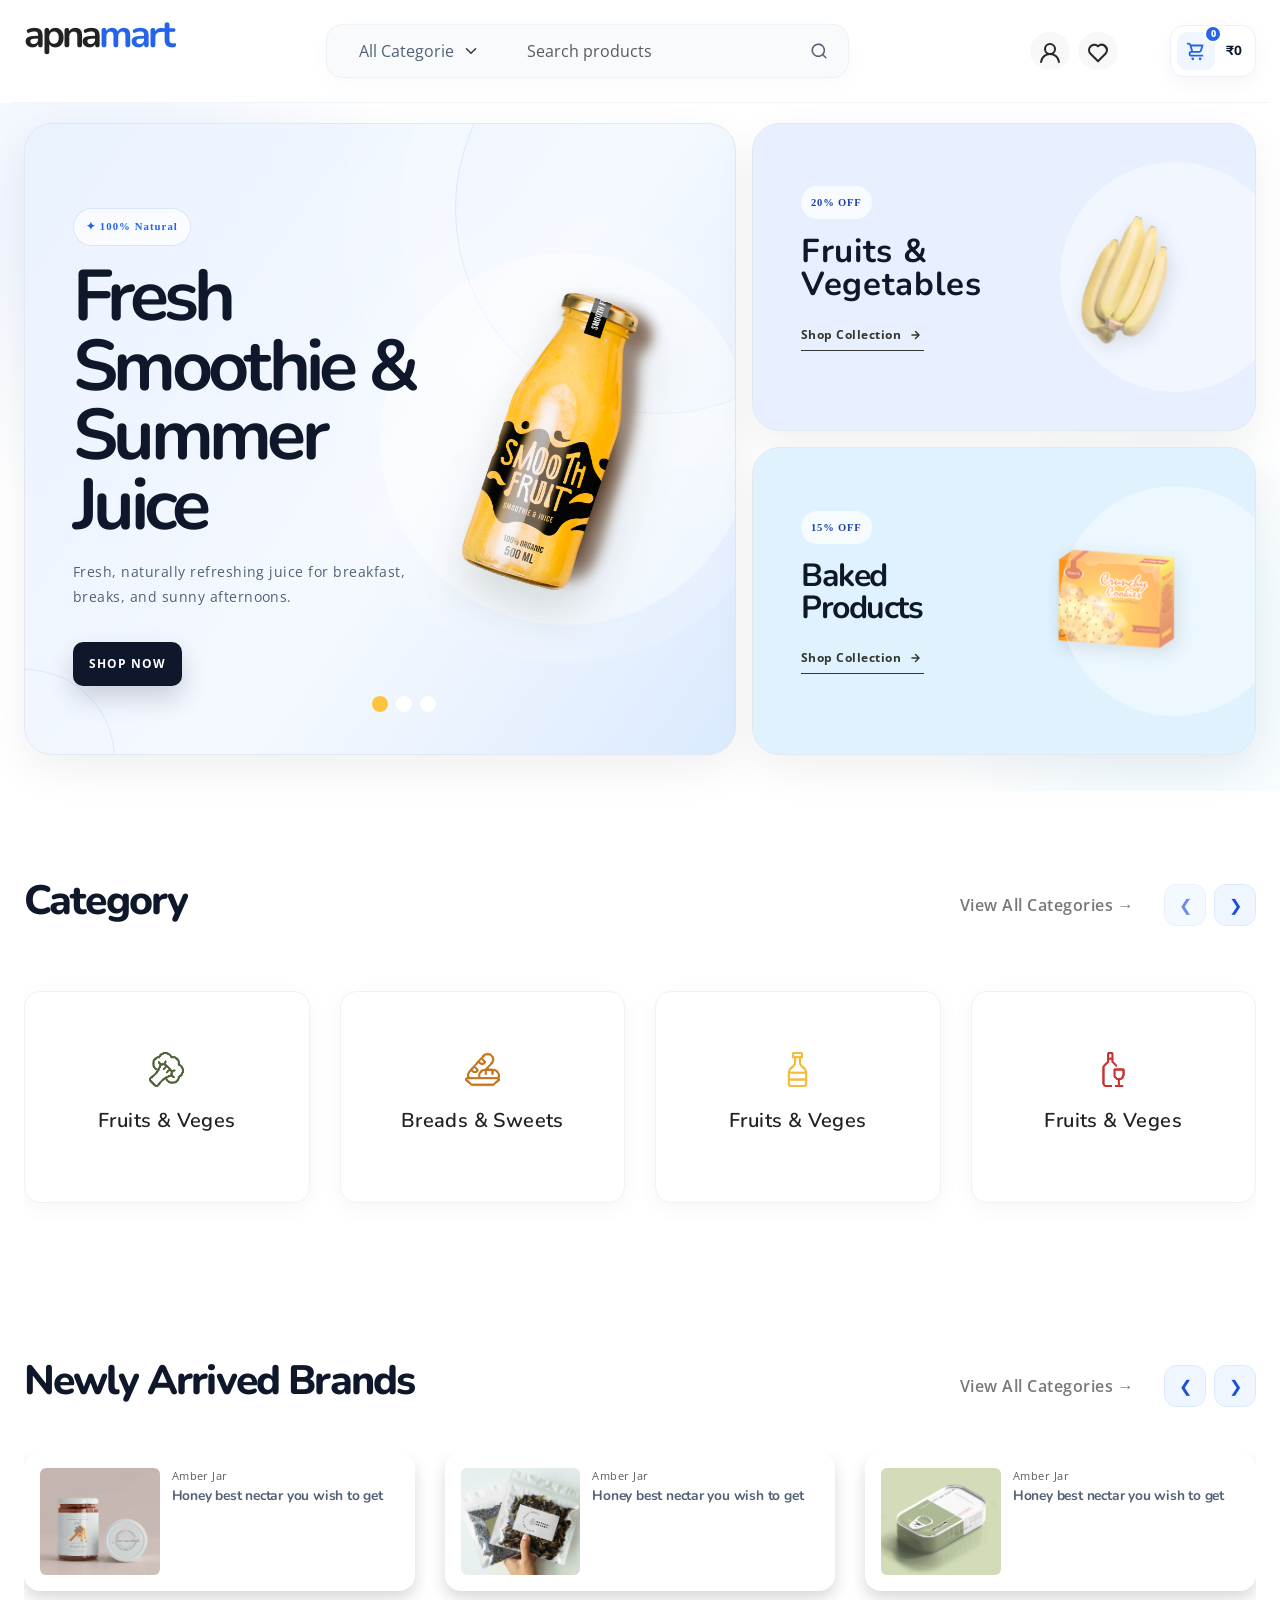
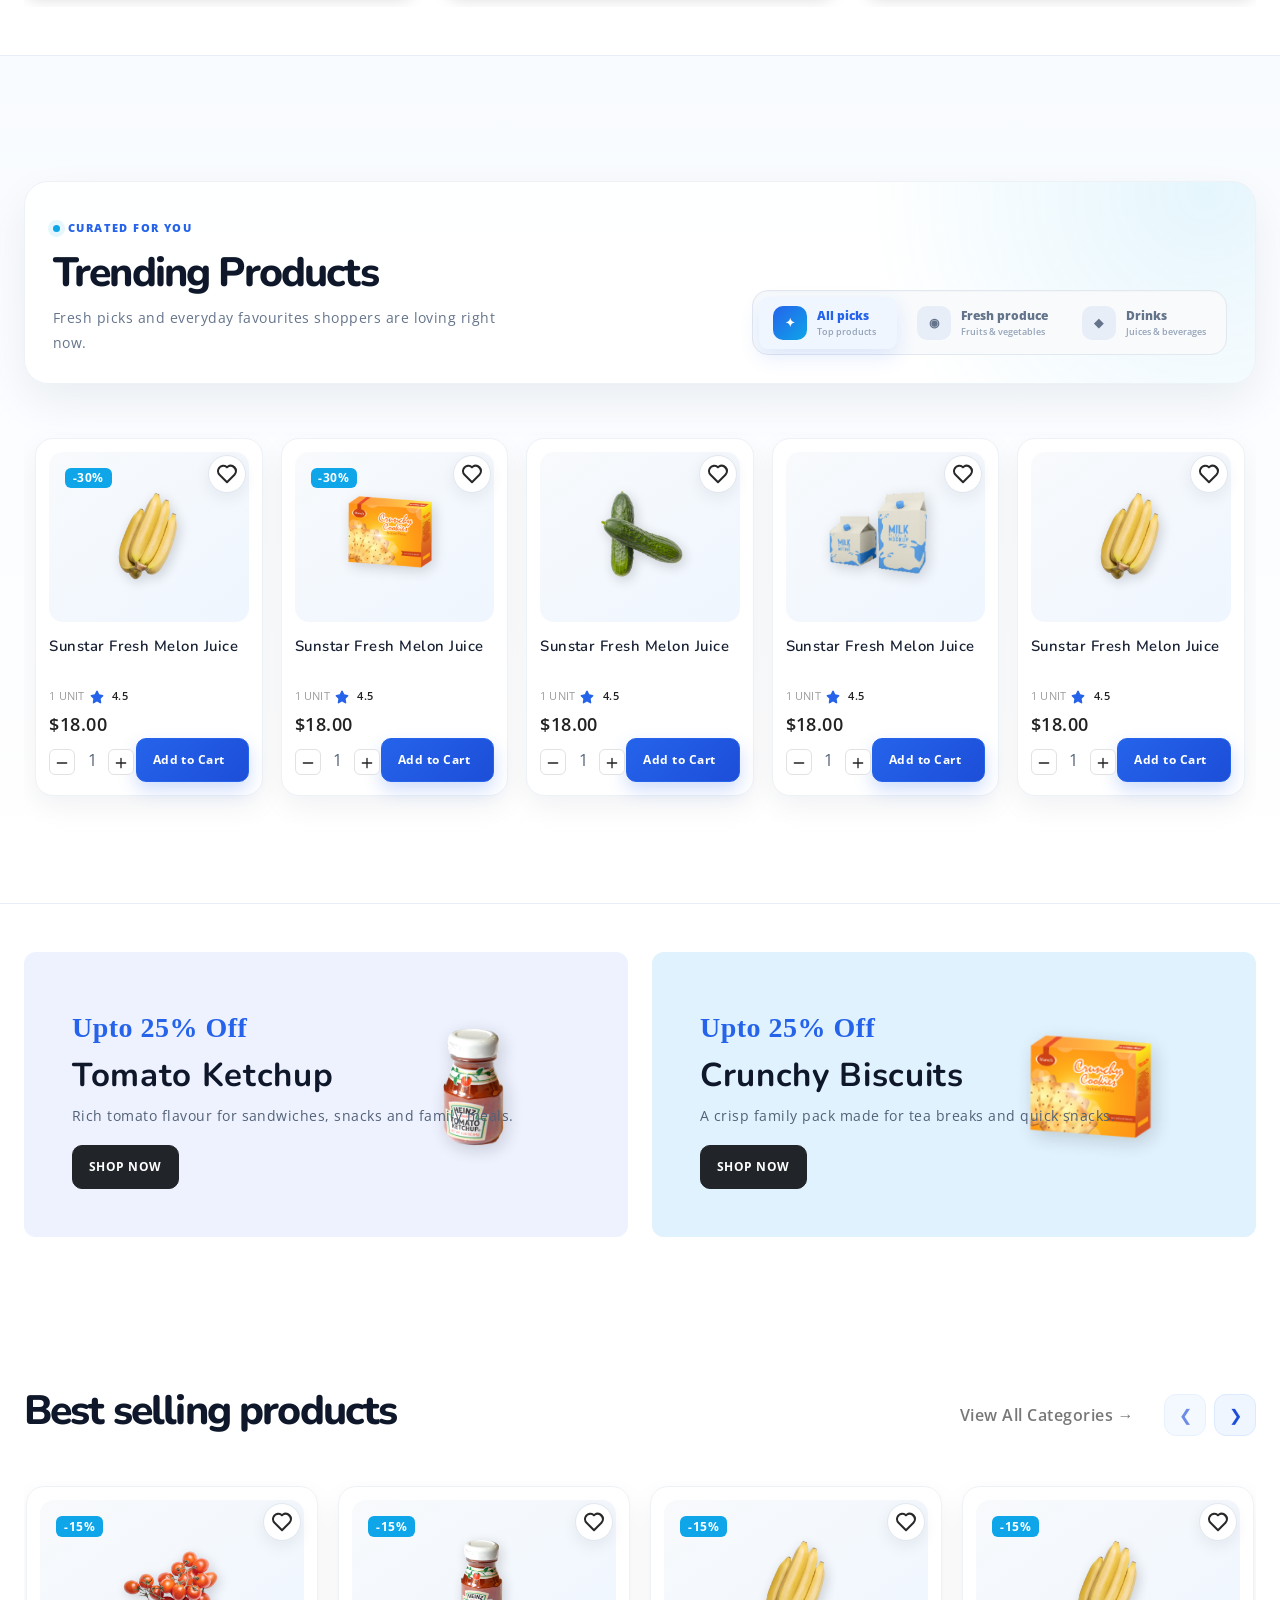
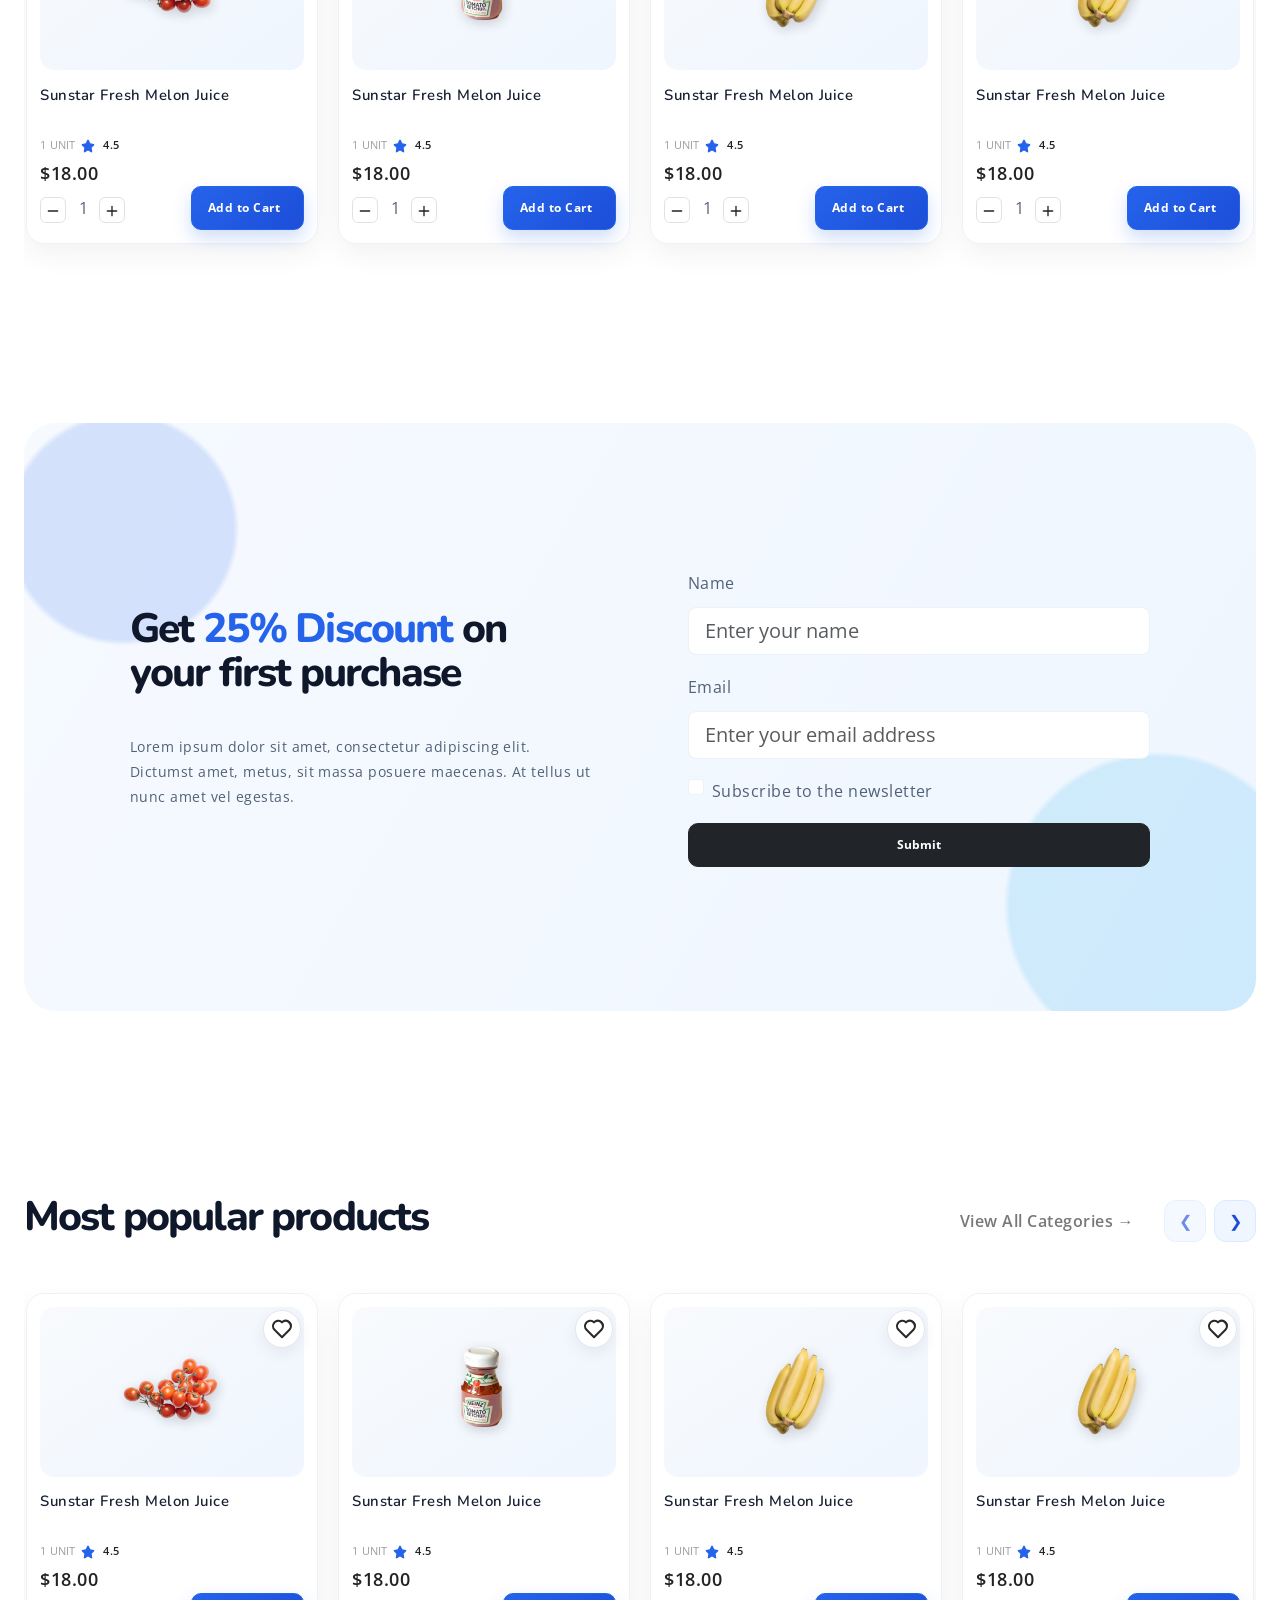
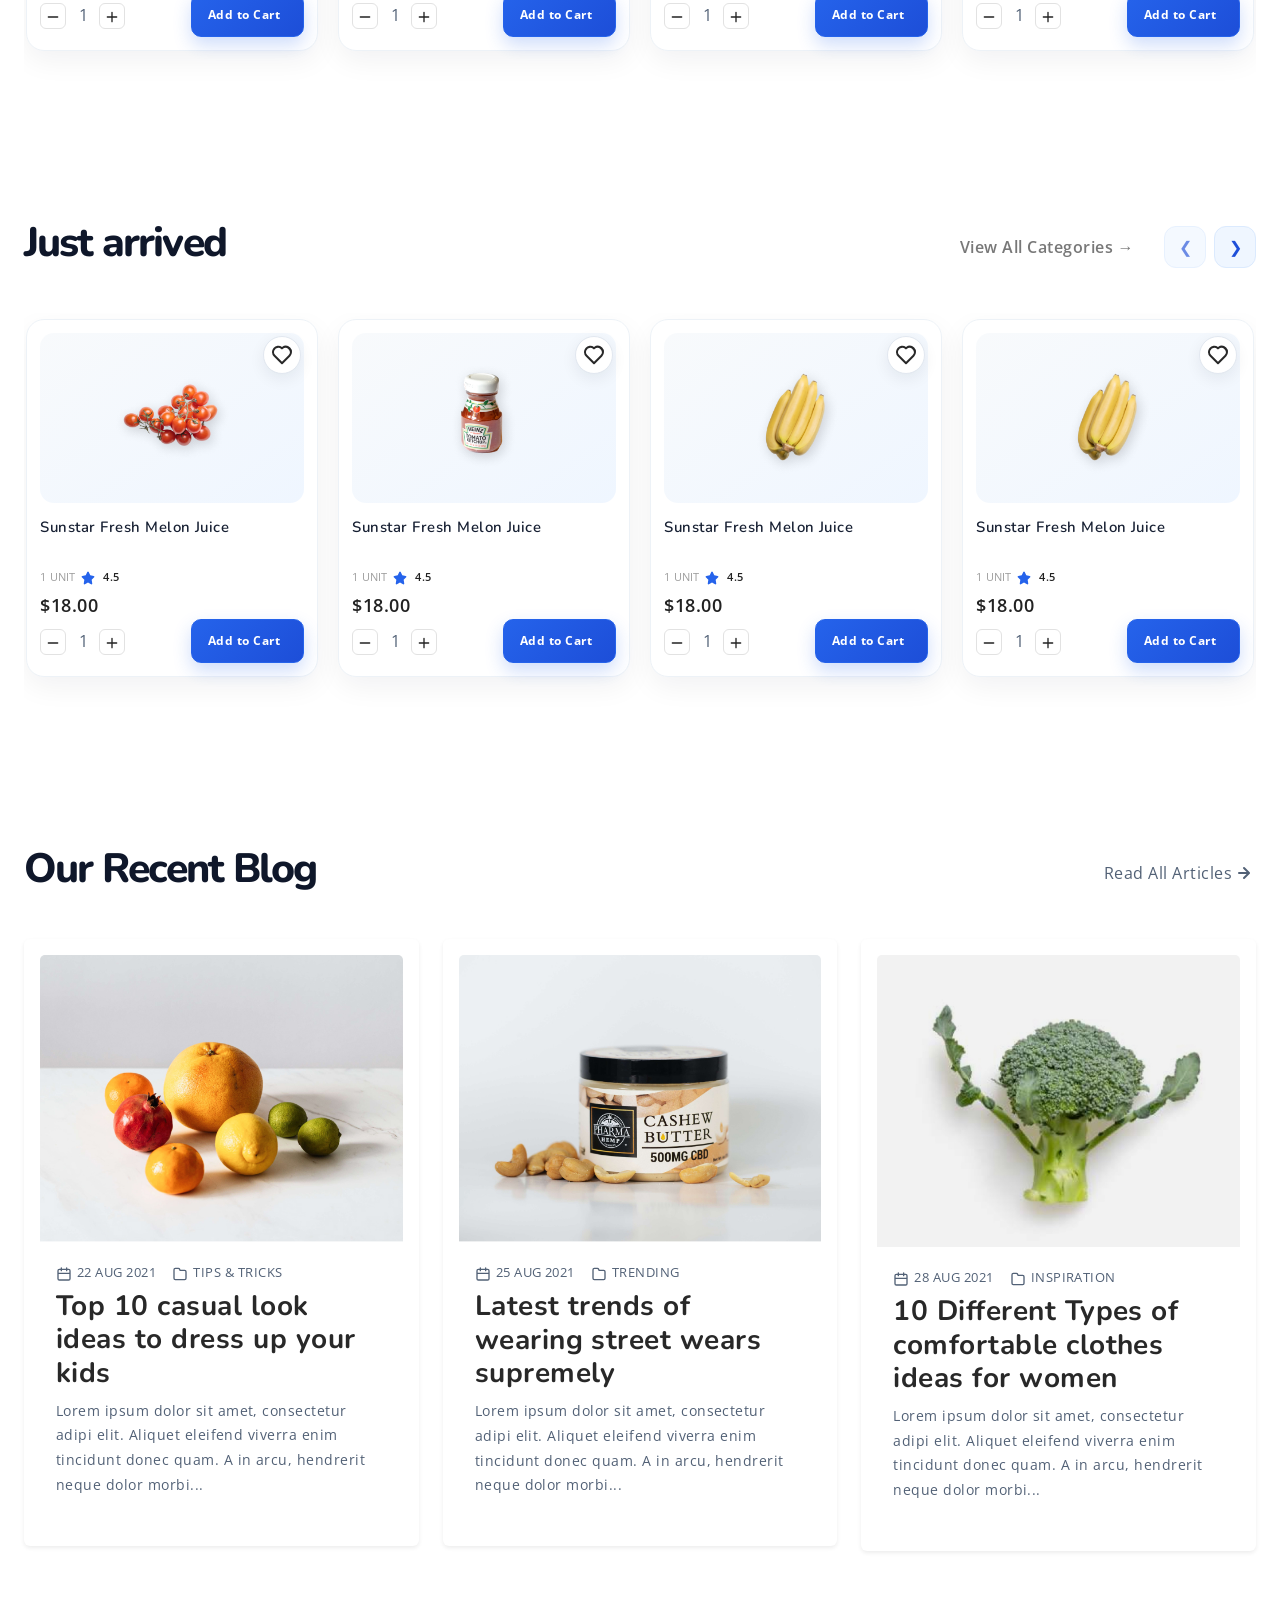
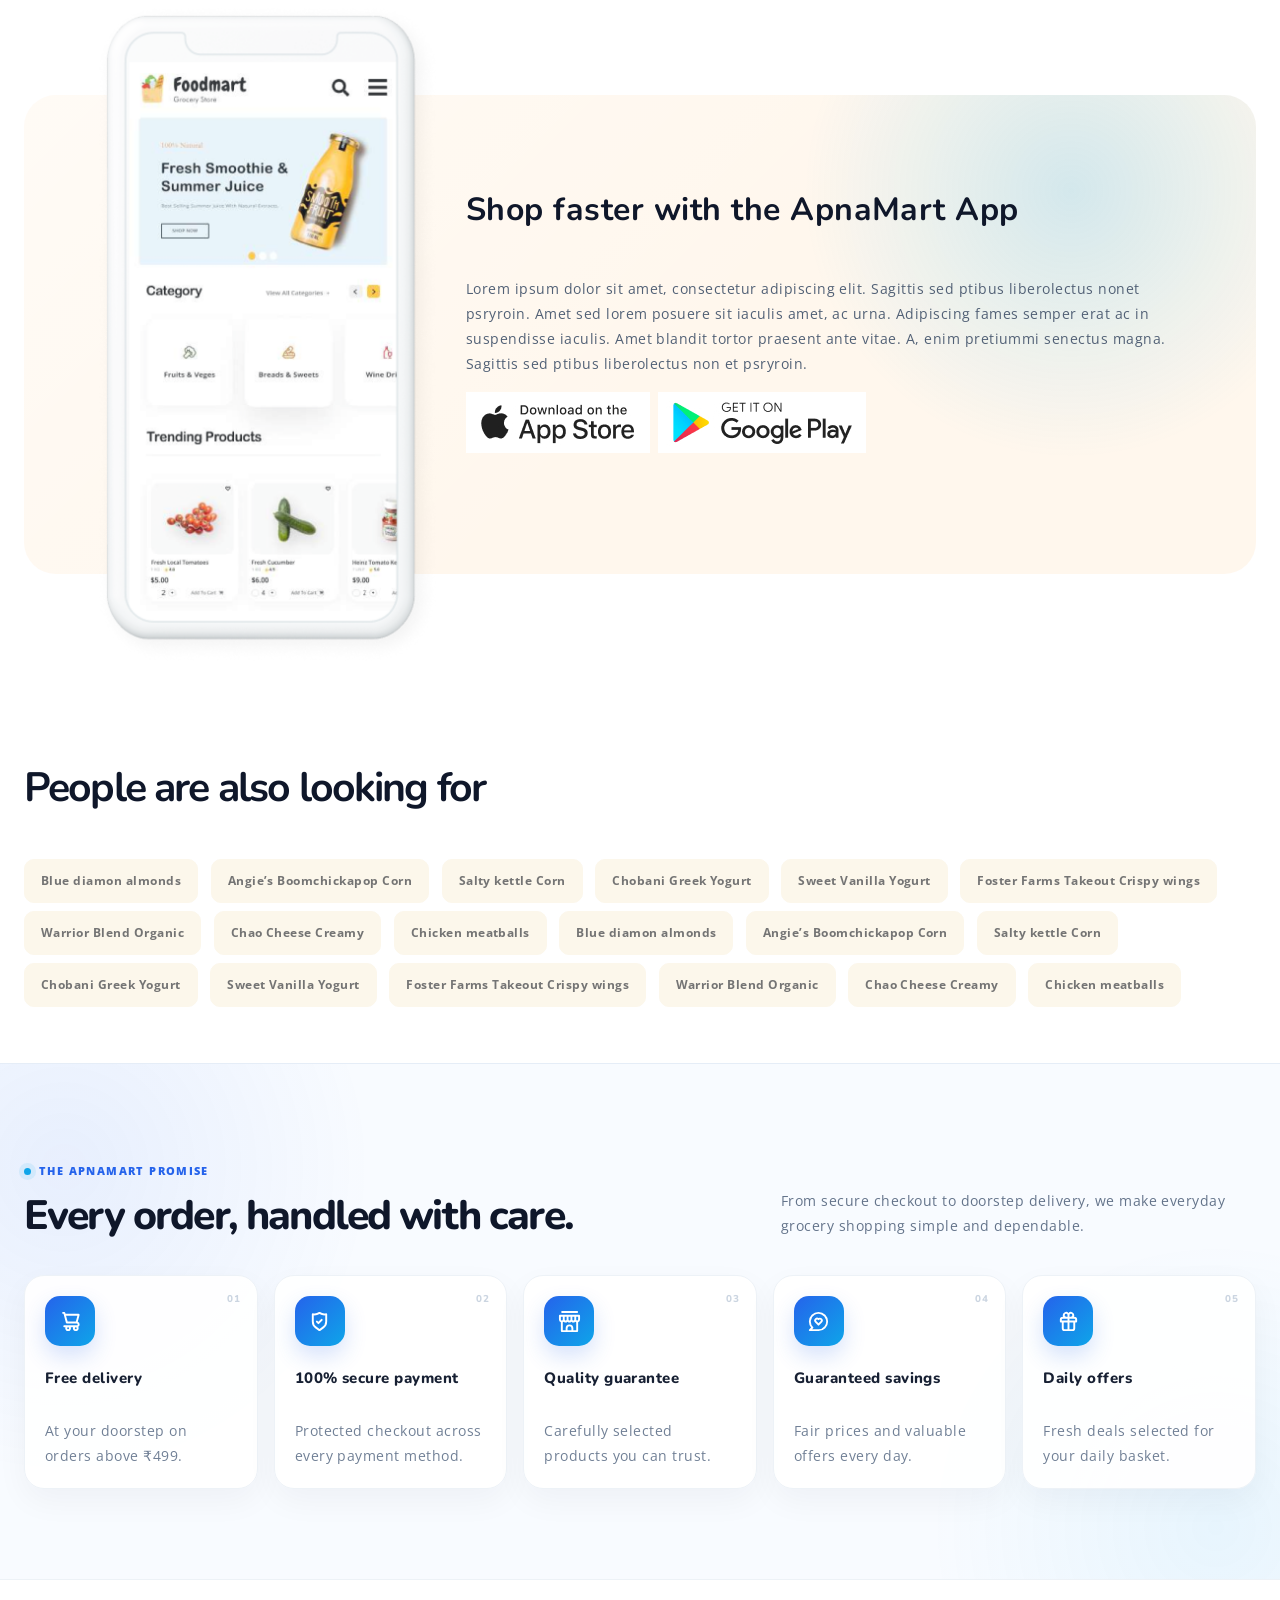
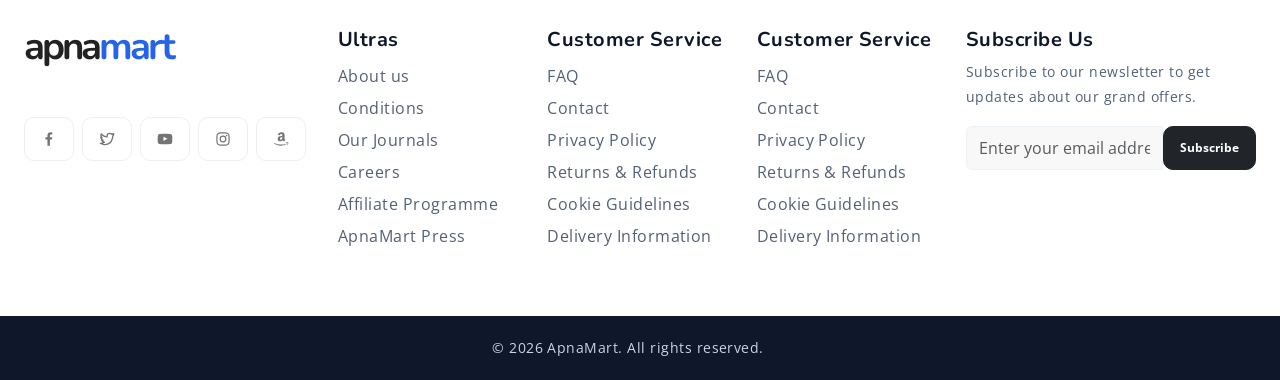
==== index.html @ 2303ea15 "Build ApnaMart ecommerce storefront" ====
<!DOCTYPE html>
<html lang="en">

<head>
  <title>ApnaMart - Your Everyday Grocery Store</title><link rel="icon" type="image/svg+xml" href="assets/icons/apnamart-favicon.svg">
  <meta charset="utf-8">
  <meta http-equiv="X-UA-Compatible" content="IE=edge">
  <meta name="viewport" content="width=device-width, initial-scale=1.0">
  <meta name="format-detection" content="telephone=no">
  <meta name="apple-mobile-web-app-capable" content="yes">
  <meta name="author" content="">
  <meta name="keywords" content="">
  <meta name="description" content="Fair prices from ApnaMart.">
  <link rel="preload" href="assets/images/apnamart-product-thumb-1.png" as="image" fetchpriority="high">

  <link rel="stylesheet" href="css/swiper-bundle.min.css">
  <link rel="stylesheet" href="css/bootstrap.min.css">
  <link rel="stylesheet" type="text/css" href="css/vendor.css">
  <link rel="stylesheet" type="text/css" href="css/style.css">

  <link
    href="https://fonts.googleapis.com/css2?family=Nunito:wght@400;700&family=Open+Sans:ital,wght@0,400;0,700;1,400;1,700&display=swap"
    rel="stylesheet">

</head>

<body class="apna-home">

  <svg xmlns="http://www.w3.org/2000/svg" style="display: none;">
    <defs>
      <symbol xmlns="http://www.w3.org/2000/svg" id="link" viewBox="0 0 24 24">
        <path fill="currentColor"
          d="M12 19a1 1 0 1 0-1-1a1 1 0 0 0 1 1Zm5 0a1 1 0 1 0-1-1a1 1 0 0 0 1 1Zm0-4a1 1 0 1 0-1-1a1 1 0 0 0 1 1Zm-5 0a1 1 0 1 0-1-1a1 1 0 0 0 1 1Zm7-12h-1V2a1 1 0 0 0-2 0v1H8V2a1 1 0 0 0-2 0v1H5a3 3 0 0 0-3 3v14a3 3 0 0 0 3 3h14a3 3 0 0 0 3-3V6a3 3 0 0 0-3-3Zm1 17a1 1 0 0 1-1 1H5a1 1 0 0 1-1-1v-9h16Zm0-11H4V6a1 1 0 0 1 1-1h1v1a1 1 0 0 0 2 0V5h8v1a1 1 0 0 0 2 0V5h1a1 1 0 0 1 1 1ZM7 15a1 1 0 1 0-1-1a1 1 0 0 0 1 1Zm0 4a1 1 0 1 0-1-1a1 1 0 0 0 1 1Z" />
      </symbol>
      <symbol xmlns="http://www.w3.org/2000/svg" id="arrow-right" viewBox="0 0 24 24">
        <path fill="currentColor"
          d="M17.92 11.62a1 1 0 0 0-.21-.33l-5-5a1 1 0 0 0-1.42 1.42l3.3 3.29H7a1 1 0 0 0 0 2h7.59l-3.3 3.29a1 1 0 0 0 0 1.42a1 1 0 0 0 1.42 0l5-5a1 1 0 0 0 .21-.33a1 1 0 0 0 0-.76Z" />
      </symbol>
      <symbol xmlns="http://www.w3.org/2000/svg" id="category" viewBox="0 0 24 24">
        <path fill="currentColor"
          d="M19 5.5h-6.28l-.32-1a3 3 0 0 0-2.84-2H5a3 3 0 0 0-3 3v13a3 3 0 0 0 3 3h14a3 3 0 0 0 3-3v-10a3 3 0 0 0-3-3Zm1 13a1 1 0 0 1-1 1H5a1 1 0 0 1-1-1v-13a1 1 0 0 1 1-1h4.56a1 1 0 0 1 .95.68l.54 1.64a1 1 0 0 0 .95.68h7a1 1 0 0 1 1 1Z" />
      </symbol>
      <symbol xmlns="http://www.w3.org/2000/svg" id="calendar" viewBox="0 0 24 24">
        <path fill="currentColor"
          d="M19 4h-2V3a1 1 0 0 0-2 0v1H9V3a1 1 0 0 0-2 0v1H5a3 3 0 0 0-3 3v12a3 3 0 0 0 3 3h14a3 3 0 0 0 3-3V7a3 3 0 0 0-3-3Zm1 15a1 1 0 0 1-1 1H5a1 1 0 0 1-1-1v-7h16Zm0-9H4V7a1 1 0 0 1 1-1h2v1a1 1 0 0 0 2 0V6h6v1a1 1 0 0 0 2 0V6h2a1 1 0 0 1 1 1Z" />
      </symbol>
      <symbol xmlns="http://www.w3.org/2000/svg" id="heart" viewBox="0 0 24 24">
        <path fill="currentColor"
          d="M20.16 4.61A6.27 6.27 0 0 0 12 4a6.27 6.27 0 0 0-8.16 9.48l7.45 7.45a1 1 0 0 0 1.42 0l7.45-7.45a6.27 6.27 0 0 0 0-8.87Zm-1.41 7.46L12 18.81l-6.75-6.74a4.28 4.28 0 0 1 3-7.3a4.25 4.25 0 0 1 3 1.25a1 1 0 0 0 1.42 0a4.27 4.27 0 0 1 6 6.05Z" />
      </symbol>
      <symbol xmlns="http://www.w3.org/2000/svg" id="plus" viewBox="0 0 24 24">
        <path fill="currentColor"
          d="M19 11h-6V5a1 1 0 0 0-2 0v6H5a1 1 0 0 0 0 2h6v6a1 1 0 0 0 2 0v-6h6a1 1 0 0 0 0-2Z" />
      </symbol>
      <symbol xmlns="http://www.w3.org/2000/svg" id="minus" viewBox="0 0 24 24">
        <path fill="currentColor" d="M19 11H5a1 1 0 0 0 0 2h14a1 1 0 0 0 0-2Z" />
      </symbol>
      <symbol xmlns="http://www.w3.org/2000/svg" id="cart" viewBox="0 0 24 24">
        <path fill="currentColor"
          d="M8.5 19a1.5 1.5 0 1 0 1.5 1.5A1.5 1.5 0 0 0 8.5 19ZM19 16H7a1 1 0 0 1 0-2h8.491a3.013 3.013 0 0 0 2.885-2.176l1.585-5.55A1 1 0 0 0 19 5H6.74a3.007 3.007 0 0 0-2.82-2H3a1 1 0 0 0 0 2h.921a1.005 1.005 0 0 1 .962.725l.155.545v.005l1.641 5.742A3 3 0 0 0 7 18h12a1 1 0 0 0 0-2Zm-1.326-9l-1.22 4.274a1.005 1.005 0 0 1-.963.726H8.754l-.255-.892L7.326 7ZM16.5 19a1.5 1.5 0 1 0 1.5 1.5a1.5 1.5 0 0 0-1.5-1.5Z" />
      </symbol>
      <symbol xmlns="http://www.w3.org/2000/svg" id="check" viewBox="0 0 24 24">
        <path fill="currentColor"
          d="M18.71 7.21a1 1 0 0 0-1.42 0l-7.45 7.46l-3.13-3.14A1 1 0 1 0 5.29 13l3.84 3.84a1 1 0 0 0 1.42 0l8.16-8.16a1 1 0 0 0 0-1.47Z" />
      </symbol>
      <symbol xmlns="http://www.w3.org/2000/svg" id="trash" viewBox="0 0 24 24">
        <path fill="currentColor"
          d="M10 18a1 1 0 0 0 1-1v-6a1 1 0 0 0-2 0v6a1 1 0 0 0 1 1ZM20 6h-4V5a3 3 0 0 0-3-3h-2a3 3 0 0 0-3 3v1H4a1 1 0 0 0 0 2h1v11a3 3 0 0 0 3 3h8a3 3 0 0 0 3-3V8h1a1 1 0 0 0 0-2ZM10 5a1 1 0 0 1 1-1h2a1 1 0 0 1 1 1v1h-4Zm7 14a1 1 0 0 1-1 1H8a1 1 0 0 1-1-1V8h10Zm-3-1a1 1 0 0 0 1-1v-6a1 1 0 0 0-2 0v6a1 1 0 0 0 1 1Z" />
      </symbol>
      <symbol xmlns="http://www.w3.org/2000/svg" id="star-outline" viewBox="0 0 15 15">
        <path fill="none" stroke="currentColor" stroke-linecap="round" stroke-linejoin="round"
          d="M7.5 9.804L5.337 11l.413-2.533L4 6.674l2.418-.37L7.5 4l1.082 2.304l2.418.37l-1.75 1.793L9.663 11L7.5 9.804Z" />
      </symbol>
      <symbol xmlns="http://www.w3.org/2000/svg" id="star-solid" viewBox="0 0 15 15">
        <path fill="currentColor"
          d="M7.953 3.788a.5.5 0 0 0-.906 0L6.08 5.85l-2.154.33a.5.5 0 0 0-.283.843l1.574 1.613l-.373 2.284a.5.5 0 0 0 .736.518l1.92-1.063l1.921 1.063a.5.5 0 0 0 .736-.519l-.373-2.283l1.574-1.613a.5.5 0 0 0-.283-.844L8.921 5.85l-.968-2.062Z" />
      </symbol>
      <symbol xmlns="http://www.w3.org/2000/svg" id="search" viewBox="0 0 24 24">
        <path fill="currentColor"
          d="M21.71 20.29L18 16.61A9 9 0 1 0 16.61 18l3.68 3.68a1 1 0 0 0 1.42 0a1 1 0 0 0 0-1.39ZM11 18a7 7 0 1 1 7-7a7 7 0 0 1-7 7Z" />
      </symbol>
      <symbol xmlns="http://www.w3.org/2000/svg" id="user" viewBox="0 0 24 24">
        <path fill="currentColor"
          d="M15.71 12.71a6 6 0 1 0-7.42 0a10 10 0 0 0-6.22 8.18a1 1 0 0 0 2 .22a8 8 0 0 1 15.9 0a1 1 0 0 0 1 .89h.11a1 1 0 0 0 .88-1.1a10 10 0 0 0-6.25-8.19ZM12 12a4 4 0 1 1 4-4a4 4 0 0 1-4 4Z" />
      </symbol>
      <symbol xmlns="http://www.w3.org/2000/svg" id="close" viewBox="0 0 15 15">
        <path fill="currentColor"
          d="M7.953 3.788a.5.5 0 0 0-.906 0L6.08 5.85l-2.154.33a.5.5 0 0 0-.283.843l1.574 1.613l-.373 2.284a.5.5 0 0 0 .736.518l1.92-1.063l1.921 1.063a.5.5 0 0 0 .736-.519l-.373-2.283l1.574-1.613a.5.5 0 0 0-.283-.844L8.921 5.85l-.968-2.062Z" />
      </symbol>
    </defs>
  </svg>



  <div class="offcanvas offcanvas-end apna-cart-drawer" data-bs-scroll="true" tabindex="-1" id="offcanvasCart" aria-labelledby="cartDrawerTitle">
    <div class="offcanvas-header apna-cart-header">
      <div class="apna-cart-heading">
        <span class="apna-cart-icon"><svg width="22" height="22"><use xlink:href="#cart"></use></svg></span>
        <div><small>Your basket</small><h2 id="cartDrawerTitle">ApnaMart cart</h2></div>
      </div>
      <button type="button" class="btn-close" data-bs-dismiss="offcanvas" aria-label="Close cart"></button>
    </div>
    <div class="offcanvas-body apna-cart-body">
      <div class="apna-cart-progress"><span></span><p>Add ₹499 for <strong>free delivery</strong></p></div>
      <div id="cartItems" class="apna-cart-items" aria-live="polite"></div>
      <div id="cartEmpty" class="apna-cart-empty">
        <span>🛒</span><h3>Your basket is empty</h3><p>Add some everyday goodness to get started.</p>
        <button class="btn btn-primary" type="button" data-bs-dismiss="offcanvas">Continue shopping</button>
      </div>
    </div>
    <div class="apna-cart-footer" id="cartFooter">
      <div class="apna-cart-saving"><span>Estimated total</span><strong id="cartGrandTotal">₹0</strong></div>
      <small>Taxes included · Delivery calculated at checkout</small>
      <a class="btn btn-primary btn-lg" href="checkout.html">Secure checkout <span>→</span></a>
    </div>
  </div>

  <div class="offcanvas offcanvas-end" data-bs-scroll="true" tabindex="-1" id="offcanvasSearch"
    aria-labelledby="Search">
    <div class="offcanvas-header justify-content-center">
      <button type="button" class="btn-close" data-bs-dismiss="offcanvas" aria-label="Close"></button>
    </div>
    <div class="offcanvas-body">
      <div class="order-md-last">
        <h4 class="d-flex justify-content-between align-items-center mb-3">
          <span class="text-primary">Search</span>
        </h4>
        <form role="search" action="index.html" method="get" class="d-flex mt-3 gap-0">
          <input class="form-control rounded-start rounded-0 bg-light" type="email"
            placeholder="Search products" aria-label="Search products">
          <button class="btn btn-dark rounded-end rounded-0" type="submit">Search</button>
        </form>
      </div>
    </div>
  </div>

  <header>
    <div class="container-fluid">
      <div class="row py-3 border-bottom">

        <div class="col-sm-4 col-lg-3 text-center text-sm-start">
          <div class="main-logo">
            <a href="index.html">
              <span class="apnamart-logo" aria-label="ApnaMart home">apna<span>mart</span></span>
            </a>
          </div>
        </div>

        <div class="col-sm-6 offset-sm-2 offset-md-0 col-lg-5 d-none d-lg-block">
          <div class="search-bar row bg-light p-2 my-2 rounded-4">
            <div class="col-md-4 d-none d-md-block">
              <select class="form-select border-0 bg-transparent">
                <option>All Categories</option>
                <option>Groceries</option>
                <option>Drinks</option>
                <option>Chocolates</option>
              </select>
            </div>
            <div class="col-11 col-md-7">
              <form id="search-form" class="text-center" action="index.html" method="post">
                <input type="text" class="form-control border-0 bg-transparent"
                  placeholder="Search products" />
              </form>
            </div>
            <div class="col-1">
              <svg xmlns="http://www.w3.org/2000/svg" width="24" height="24" viewBox="0 0 24 24">
                <path fill="currentColor"
                  d="M21.71 20.29L18 16.61A9 9 0 1 0 16.61 18l3.68 3.68a1 1 0 0 0 1.42 0a1 1 0 0 0 0-1.39ZM11 18a7 7 0 1 1 7-7a7 7 0 0 1-7 7Z" />
              </svg>
            </div>
          </div>
        </div>

        <div
          class="col-sm-8 col-lg-4 d-flex justify-content-end gap-5 align-items-center mt-4 mt-sm-0 justify-content-center justify-content-sm-end">
          

          <ul class="d-flex justify-content-end list-unstyled m-0">
            <li>
              <a href="#" class="rounded-circle bg-light p-2 mx-1">
                <svg width="24" height="24" viewBox="0 0 24 24">
                  <use xlink:href="#user"></use>
                </svg>
              </a>
            </li>
            <li>
              <a href="#" class="rounded-circle bg-light p-2 mx-1">
                <svg width="24" height="24" viewBox="0 0 24 24">
                  <use xlink:href="#heart"></use>
                </svg>
              </a>
            </li>
            <li class="d-lg-none">
              <a href="#" class="rounded-circle bg-light p-2 mx-1" data-bs-toggle="offcanvas"
                data-bs-target="#offcanvasCart" aria-controls="offcanvasCart">
                <svg width="24" height="24" viewBox="0 0 24 24">
                  <use xlink:href="#cart"></use>
                </svg>
              </a>
            </li>
            <li class="d-lg-none">
              <a href="#" class="rounded-circle bg-light p-2 mx-1" data-bs-toggle="offcanvas"
                data-bs-target="#offcanvasSearch" aria-controls="offcanvasSearch">
                <svg width="24" height="24" viewBox="0 0 24 24">
                  <use xlink:href="#search"></use>
                </svg>
              </a>
            </li>
            <li class="d-lg-none">
              <button class="apna-mobile-menu-toggle" type="button" data-bs-toggle="offcanvas"
                data-bs-target="#offcanvasNavbar" aria-controls="offcanvasNavbar" aria-label="Open navigation menu">
                <span></span><span></span><span></span>
              </button>
            </li>
          </ul>

          <div class="cart text-end d-none d-lg-block dropdown">
            <button class="apna-header-cart-button" type="button" aria-label="Open shopping cart"
              data-bs-toggle="offcanvas" data-bs-target="#offcanvasCart" aria-controls="offcanvasCart">
              <span class="apna-header-cart-icon" aria-hidden="true">
                <svg width="22" height="22"><use xlink:href="#cart"></use></svg>
                <span class="apna-header-cart-count" data-cart-count>0</span>
              </span>
              <span class="cart-total">₹0</span>
            </button>
          </div>
        </div>

      </div>
    </div>
  </header>

  <section class="py-3 apna-classic-hero">
    <div class="container-fluid">
      <div class="row">
        <div class="col-md-12">
          <div class="banner-blocks">
            <div class="banner-ad large bg-info block-1 apna-main-banner">
              <div class="swiper main-swiper">
                <div class="swiper-wrapper">
                  <div class="swiper-slide">
                    <div class="row banner-content p-5">
                      <div class="content-wrapper col-md-7">
                        <div class="categories my-3 apna-hero-eyebrow">✦ 100% natural</div>
                        <h3 class="display-4">Fresh Smoothie & Summer Juice</h3>
                        <p>Fresh, naturally refreshing juice for breakfast, breaks, and sunny afternoons.</p>
                        <a href="product-details.html" class="btn btn-outline-dark btn-lg text-uppercase fs-6 rounded-1 px-4 py-3 mt-3">Shop Now</a>
                      </div>
                      <div class="img-wrapper col-md-5">
                        <img loading="eager" decoding="async" fetchpriority="high" src="assets/images/apnamart-product-thumb-1.png" class="img-fluid" alt="Fresh smoothie and juice">
                      </div>
                    </div>
                  </div>
                  <div class="swiper-slide">
                    <div class="row banner-content p-5">
                      <div class="content-wrapper col-md-7">
                        <div class="categories mb-3 pb-3">Fresh every day</div>
                        <h3 class="banner-title">Everyday Grocery Essentials</h3>
                        <p>Quality pantry favourites selected for the whole family.</p>
                        <a href="#trending-products" class="btn btn-outline-dark btn-lg text-uppercase fs-6 rounded-1">Shop Collection</a>
                      </div>
                      <div class="img-wrapper col-md-5">
                        <img loading="eager" decoding="async" src="assets/images/apnamart-product-thumb-1.png" class="img-fluid" alt="Everyday grocery essentials">
                      </div>
                    </div>
                  </div>
                  <div class="swiper-slide">
                    <div class="row banner-content p-5">
                      <div class="content-wrapper col-md-7">
                        <div class="categories mb-3 pb-3">Pantry favourite</div>
                        <h3 class="banner-title">Tomato Ketchup</h3>
                        <p>Rich tomato flavour for sandwiches, snacks, and family meals.</p>
                        <a href="product-details.html" class="btn btn-outline-dark btn-lg text-uppercase fs-6 rounded-1">Shop Collection</a>
                      </div>
                      <div class="img-wrapper col-md-5">
                        <img loading="eager" decoding="async" src="assets/images/apnamart-product-thumb-2.png" class="img-fluid" alt="Tomato ketchup bottle">
                      </div>
                    </div>
                  </div>
                </div>
                <div class="swiper-pagination"></div>
              </div>
            </div>

            <div class="banner-ad bg-success-subtle block-2 apna-promo-card apna-fruit-card" style="background-image:url('assets/images/apnamart-thumb-bananas.png');background-repeat:no-repeat;background-position:92% 55%;background-size:42% auto">
              <div class="row banner-content p-5">
                <div class="content-wrapper col-md-7">
                  <div class="categories sale mb-3 pb-3">20% off</div>
                  <h3 class="banner-title">Fruits & Vegetables</h3>
                  <a href="#category-section" class="d-flex align-items-center nav-link">Shop Collection <svg width="24" height="24"><use xlink:href="#arrow-right"></use></svg></a>
                </div>
              </div>
            </div>

            <div class="banner-ad bg-danger block-3 apna-promo-card apna-bakery-card" style="background-image:url('assets/images/apnamart-thumb-biscuits.png');background-repeat:no-repeat;background-position:92% 55%;background-size:44% auto">
              <div class="row banner-content p-5">
                <div class="content-wrapper col-md-7">
                  <div class="categories sale mb-3 pb-3">15% off</div>
                  <h3 class="item-title">Baked Products</h3>
                  <a href="#category-section" class="d-flex align-items-center nav-link">Shop Collection <svg width="24" height="24"><use xlink:href="#arrow-right"></use></svg></a>
                </div>
              </div>
            </div>
          </div>
        </div>
      </div>
    </div>
  </section>

  <section id="category-section" class="py-5 overflow-hidden">
    <div class="container-fluid">
      <div class="row">
        <div class="col-md-12">

          <div class="section-header d-flex flex-wrap justify-content-between mb-5">
            <h2 class="section-title">Category</h2>

            <div class="d-flex align-items-center">
              <a href="#" class="btn-link text-decoration-none">View All Categories →</a>
              <div class="swiper-buttons">
                <button class="swiper-prev category-carousel-prev btn btn-yellow">❮</button>
                <button class="swiper-next category-carousel-next btn btn-yellow">❯</button>
              </div>
            </div>
          </div>

        </div>
      </div>
      <div class="row">
        <div class="col-md-12">

          <div class="category-carousel swiper">
            <div class="swiper-wrapper">
              <a href="index.html" class="nav-link category-item swiper-slide">
                <img loading="lazy" decoding="async" src="assets/images/apnamart-icon-vegetables-broccoli.png"
                  alt="Category Thumbnail">
                <h3 class="category-title">Fruits & Veges</h3>
              </a>
              <a href="index.html" class="nav-link category-item swiper-slide">
                <img loading="lazy" decoding="async" src="assets/images/apnamart-icon-bread-baguette.png"
                  alt="Category Thumbnail">
                <h3 class="category-title">Breads & Sweets</h3>
              </a>
              <a href="index.html" class="nav-link category-item swiper-slide">
                <img loading="lazy" decoding="async" src="assets/images/apnamart-icon-soft-drinks-bottle.png"
                  alt="Category Thumbnail">
                <h3 class="category-title">Fruits & Veges</h3>
              </a>
              <a href="index.html" class="nav-link category-item swiper-slide">
                <img loading="lazy" decoding="async" src="assets/images/apnamart-icon-wine-glass-bottle.png"
                  alt="Category Thumbnail">
                <h3 class="category-title">Fruits & Veges</h3>
              </a>
              <a href="index.html" class="nav-link category-item swiper-slide">
                <img loading="lazy" decoding="async" src="assets/images/apnamart-icon-animal-products-drumsticks.png"
                  alt="Category Thumbnail">
                <h3 class="category-title">Fruits & Veges</h3>
              </a>
              <a href="index.html" class="nav-link category-item swiper-slide">
                <img loading="lazy" decoding="async" src="assets/images/apnamart-icon-bread-herb-flour.png"
                  alt="Category Thumbnail">
                <h3 class="category-title">Fruits & Veges</h3>
              </a>
              <a href="index.html" class="nav-link category-item swiper-slide">
                <img loading="lazy" decoding="async" src="assets/images/apnamart-icon-vegetables-broccoli.png"
                  alt="Category Thumbnail">
                <h3 class="category-title">Fruits & Veges</h3>
              </a>
              <a href="index.html" class="nav-link category-item swiper-slide">
                <img loading="lazy" decoding="async" src="assets/images/apnamart-icon-vegetables-broccoli.png"
                  alt="Category Thumbnail">
                <h3 class="category-title">Fruits & Veges</h3>
              </a>
              <a href="index.html" class="nav-link category-item swiper-slide">
                <img loading="lazy" decoding="async" src="assets/images/apnamart-icon-vegetables-broccoli.png"
                  alt="Category Thumbnail">
                <h3 class="category-title">Fruits & Veges</h3>
              </a>
              <a href="index.html" class="nav-link category-item swiper-slide">
                <img loading="lazy" decoding="async" src="assets/images/apnamart-icon-vegetables-broccoli.png"
                  alt="Category Thumbnail">
                <h3 class="category-title">Fruits & Veges</h3>
              </a>
              <a href="index.html" class="nav-link category-item swiper-slide">
                <img loading="lazy" decoding="async" src="assets/images/apnamart-icon-vegetables-broccoli.png"
                  alt="Category Thumbnail">
                <h3 class="category-title">Fruits & Veges</h3>
              </a>
              <a href="index.html" class="nav-link category-item swiper-slide">
                <img loading="lazy" decoding="async" src="assets/images/apnamart-icon-vegetables-broccoli.png"
                  alt="Category Thumbnail">
                <h3 class="category-title">Fruits & Veges</h3>
              </a>

            </div>
          </div>

        </div>
      </div>
    </div>
  </section>


  <section class="py-5 overflow-hidden">
    <div class="container-fluid">
      <div class="row">
        <div class="col-md-12">

          <div class="section-header d-flex flex-wrap flex-wrap justify-content-between mb-5">

            <h2 class="section-title">Newly Arrived Brands</h2>

            <div class="d-flex align-items-center">
              <a href="#" class="btn-link text-decoration-none">View All Categories →</a>
              <div class="swiper-buttons">
                <button class="swiper-prev brand-carousel-prev btn btn-yellow">❮</button>
                <button class="swiper-next brand-carousel-next btn btn-yellow">❯</button>
              </div>
            </div>
          </div>

        </div>
      </div>
      <div class="row">
        <div class="col-md-12">

          <div class="brand-carousel swiper">
            <div class="swiper-wrapper">

              <div class="swiper-slide">
                <div class="card mb-3 p-3 rounded-4 shadow border-0">
                  <div class="row g-0">
                    <div class="col-md-4">
                      <img loading="lazy" decoding="async" src="assets/images/apnamart-product-thumb-11.jpg"
                        class="img-fluid rounded" alt="Card title">
                    </div>
                    <div class="col-md-8">
                      <div class="card-body py-0">
                        <p class="text-muted mb-0">Amber Jar</p>
                        <h5 class="card-title">Honey best nectar you wish to get</h5>
                      </div>
                    </div>
                  </div>
                </div>
              </div>
              <div class="swiper-slide">
                <div class="card mb-3 p-3 rounded-4 shadow border-0">
                  <div class="row g-0">
                    <div class="col-md-4">
                      <img loading="lazy" decoding="async" src="assets/images/apnamart-product-thumb-12.jpg"
                        class="img-fluid rounded" alt="Card title">
                    </div>
                    <div class="col-md-8">
                      <div class="card-body py-0">
                        <p class="text-muted mb-0">Amber Jar</p>
                        <h5 class="card-title">Honey best nectar you wish to get</h5>
                      </div>
                    </div>
                  </div>
                </div>
              </div>
              <div class="swiper-slide">
                <div class="card mb-3 p-3 rounded-4 shadow border-0">
                  <div class="row g-0">
                    <div class="col-md-4">
                      <img loading="lazy" decoding="async" src="assets/images/apnamart-product-thumb-13.jpg"
                        class="img-fluid rounded" alt="Card title">
                    </div>
                    <div class="col-md-8">
                      <div class="card-body py-0">
                        <p class="text-muted mb-0">Amber Jar</p>
                        <h5 class="card-title">Honey best nectar you wish to get</h5>
                      </div>
                    </div>
                  </div>
                </div>
              </div>
              <div class="swiper-slide">
                <div class="card mb-3 p-3 rounded-4 shadow border-0">
                  <div class="row g-0">
                    <div class="col-md-4">
                      <img loading="lazy" decoding="async" src="assets/images/apnamart-product-thumb-14.jpg"
                        class="img-fluid rounded" alt="Card title">
                    </div>
                    <div class="col-md-8">
                      <div class="card-body py-0">
                        <p class="text-muted mb-0">Amber Jar</p>
                        <h5 class="card-title">Honey best nectar you wish to get</h5>
                      </div>
                    </div>
                  </div>
                </div>
              </div>
              <div class="swiper-slide">
                <div class="card mb-3 p-3 rounded-4 shadow border-0">
                  <div class="row g-0">
                    <div class="col-md-4">
                      <img loading="lazy" decoding="async" src="assets/images/apnamart-product-thumb-11.jpg"
                        class="img-fluid rounded" alt="Card title">
                    </div>
                    <div class="col-md-8">
                      <div class="card-body py-0">
                        <p class="text-muted mb-0">Amber Jar</p>
                        <h5 class="card-title">Honey best nectar you wish to get</h5>
                      </div>
                    </div>
                  </div>
                </div>
              </div>
              <div class="swiper-slide">
                <div class="card mb-3 p-3 rounded-4 shadow border-0">
                  <div class="row g-0">
                    <div class="col-md-4">
                      <img loading="lazy" decoding="async" src="assets/images/apnamart-product-thumb-12.jpg"
                        class="img-fluid rounded" alt="Card title">
                    </div>
                    <div class="col-md-8">
                      <div class="card-body py-0">
                        <p class="text-muted mb-0">Amber Jar</p>
                        <h5 class="card-title">Honey best nectar you wish to get</h5>
                      </div>
                    </div>
                  </div>
                </div>
              </div>

            </div>
          </div>

        </div>
      </div>
    </div>
  </section>


  <section id="trending-products" class="py-5">
    <div class="container-fluid">

      <div class="row">
        <div class="col-md-12">

          <div class="bootstrap-tabs product-tabs">
            <div class="tabs-header apna-trending-header my-5">
              <div class="apna-trending-intro">
                <span class="apna-section-eyebrow"><span></span> Curated for you</span>
                <h2>Trending Products</h2>
                <p>Fresh picks and everyday favourites shoppers are loving right now.</p>
              </div>
              <nav class="apna-tab-nav" aria-label="Trending product categories">
                <div class="nav nav-tabs" id="nav-tab" role="tablist">
                  <button type="button" class="nav-link active" id="nav-all-tab" data-bs-toggle="tab"
                    data-bs-target="#nav-all" role="tab" aria-controls="nav-all" aria-selected="true">
                    <span class="apna-tab-icon" aria-hidden="true">✦</span><span class="apna-tab-label"><strong>All picks</strong><small>Top products</small></span>
                  </button>
                  <button type="button" class="nav-link" id="nav-fruits-tab" data-bs-toggle="tab"
                    data-bs-target="#nav-fruits" role="tab" aria-controls="nav-fruits" aria-selected="false">
                    <span class="apna-tab-icon" aria-hidden="true">◉</span><span class="apna-tab-label"><strong>Fresh produce</strong><small>Fruits &amp; vegetables</small></span>
                  </button>
                  <button type="button" class="nav-link" id="nav-juices-tab" data-bs-toggle="tab"
                    data-bs-target="#nav-juices" role="tab" aria-controls="nav-juices" aria-selected="false">
                    <span class="apna-tab-icon" aria-hidden="true">◆</span><span class="apna-tab-label"><strong>Drinks</strong><small>Juices &amp; beverages</small></span>
                  </button>
                </div>
              </nav>
            </div>
            <div class="tab-content" id="nav-tabContent">
              <div class="tab-pane fade show active" id="nav-all" role="tabpanel" aria-labelledby="nav-all-tab">

                <div class="product-grid row row-cols-1 row-cols-sm-2 row-cols-md-3 row-cols-lg-4 row-cols-xl-5">

                  <div class="col">
                    <div class="product-item">
                      <span class="badge bg-success position-absolute m-3">-30%</span>
                      <a href="#" class="btn-wishlist"><svg width="24" height="24">
                          <use xlink:href="#heart"></use>
                        </svg></a>
                      <figure>
                        <a href="product-details.html" title="View product details">
                          <img loading="lazy" decoding="async" src="assets/images/apnamart-thumb-bananas.png"
                            class="tab-image">
                        </a>
                      </figure>
                      <h3>Sunstar Fresh Melon Juice</h3>
                      <span class="qty">1 Unit</span><span class="rating"><svg width="24" height="24"
                          class="text-primary">
                          <use xlink:href="#star-solid"></use>
                        </svg> 4.5</span>
                      <span class="price">$18.00</span>
                      <div class="d-flex align-items-center justify-content-between">
                        <div class="input-group product-qty">
                          <span class="input-group-btn">
                            <button type="button" class="quantity-left-minus btn btn-danger btn-number"
                              data-type="minus">
                              <svg width="16" height="16">
                                <use xlink:href="#minus"></use>
                              </svg>
                            </button>
                          </span>
                          <input type="text" id="quantity" name="quantity" class="form-control input-number" value="1">
                          <span class="input-group-btn">
                            <button type="button" class="quantity-right-plus btn btn-success btn-number"
                              data-type="plus">
                              <svg width="16" height="16">
                                <use xlink:href="#plus"></use>
                              </svg>
                            </button>
                          </span>
                        </div>
                        <a href="#" class="nav-link">Add to Cart <iconify-icon icon="uil:shopping-cart"></a>
                      </div>
                    </div>
                  </div>

                  <div class="col">
                    <div class="product-item">
                      <span class="badge bg-success position-absolute m-3">-30%</span>
                      <a href="#" class="btn-wishlist"><svg width="24" height="24">
                          <use xlink:href="#heart"></use>
                        </svg></a>
                      <figure>
                        <a href="product-details.html" title="View product details">
                          <img loading="lazy" decoding="async" src="assets/images/apnamart-thumb-biscuits.png"
                            class="tab-image">
                        </a>
                      </figure>
                      <h3>Sunstar Fresh Melon Juice</h3>
                      <span class="qty">1 Unit</span><span class="rating"><svg width="24" height="24"
                          class="text-primary">
                          <use xlink:href="#star-solid"></use>
                        </svg> 4.5</span>
                      <span class="price">$18.00</span>
                      <div class="d-flex align-items-center justify-content-between">
                        <div class="input-group product-qty">
                          <span class="input-group-btn">
                            <button type="button" class="quantity-left-minus btn btn-danger btn-number"
                              data-type="minus">
                              <svg width="16" height="16">
                                <use xlink:href="#minus"></use>
                              </svg>
                            </button>
                          </span>
                          <input type="text" id="quantity" name="quantity" class="form-control input-number" value="1">
                          <span class="input-group-btn">
                            <button type="button" class="quantity-right-plus btn btn-success btn-number"
                              data-type="plus">
                              <svg width="16" height="16">
                                <use xlink:href="#plus"></use>
                              </svg>
                            </button>
                          </span>
                        </div>
                        <a href="#" class="nav-link">Add to Cart <iconify-icon icon="uil:shopping-cart"></a>
                      </div>
                    </div>
                  </div>

                  <div class="col">
                    <div class="product-item">
                      <a href="#" class="btn-wishlist"><svg width="24" height="24">
                          <use xlink:href="#heart"></use>
                        </svg></a>
                      <figure>
                        <a href="product-details.html" title="View product details">
                          <img loading="lazy" decoding="async" src="assets/images/apnamart-thumb-cucumber.png"
                            class="tab-image">
                        </a>
                      </figure>
                      <h3>Sunstar Fresh Melon Juice</h3>
                      <span class="qty">1 Unit</span><span class="rating"><svg width="24" height="24"
                          class="text-primary">
                          <use xlink:href="#star-solid"></use>
                        </svg> 4.5</span>
                      <span class="price">$18.00</span>
                      <div class="d-flex align-items-center justify-content-between">
                        <div class="input-group product-qty">
                          <span class="input-group-btn">
                            <button type="button" class="quantity-left-minus btn btn-danger btn-number"
                              data-type="minus">
                              <svg width="16" height="16">
                                <use xlink:href="#minus"></use>
                              </svg>
                            </button>
                          </span>
                          <input type="text" id="quantity" name="quantity" class="form-control input-number" value="1">
                          <span class="input-group-btn">
                            <button type="button" class="quantity-right-plus btn btn-success btn-number"
                              data-type="plus">
                              <svg width="16" height="16">
                                <use xlink:href="#plus"></use>
                              </svg>
                            </button>
                          </span>
                        </div>
                        <a href="#" class="nav-link">Add to Cart <iconify-icon icon="uil:shopping-cart"></a>
                      </div>
                    </div>
                  </div>

                  <div class="col">
                    <div class="product-item">
                      <a href="#" class="btn-wishlist"><svg width="24" height="24">
                          <use xlink:href="#heart"></use>
                        </svg></a>
                      <figure>
                        <a href="product-details.html" title="View product details">
                          <img loading="lazy" decoding="async" src="assets/images/apnamart-thumb-milk.png"
                            class="tab-image">
                        </a>
                      </figure>
                      <h3>Sunstar Fresh Melon Juice</h3>
                      <span class="qty">1 Unit</span><span class="rating"><svg width="24" height="24"
                          class="text-primary">
                          <use xlink:href="#star-solid"></use>
                        </svg> 4.5</span>
                      <span class="price">$18.00</span>
                      <div class="d-flex align-items-center justify-content-between">
                        <div class="input-group product-qty">
                          <span class="input-group-btn">
                            <button type="button" class="quantity-left-minus btn btn-danger btn-number"
                              data-type="minus">
                              <svg width="16" height="16">
                                <use xlink:href="#minus"></use>
                              </svg>
                            </button>
                          </span>
                          <input type="text" id="quantity" name="quantity" class="form-control input-number" value="1">
                          <span class="input-group-btn">
                            <button type="button" class="quantity-right-plus btn btn-success btn-number"
                              data-type="plus">
                              <svg width="16" height="16">
                                <use xlink:href="#plus"></use>
                              </svg>
                            </button>
                          </span>
                        </div>
                        <a href="#" class="nav-link">Add to Cart <iconify-icon icon="uil:shopping-cart"></a>
                      </div>
                    </div>
                  </div>

                  <div class="col">
                    <div class="product-item">
                      <a href="#" class="btn-wishlist"><svg width="24" height="24">
                          <use xlink:href="#heart"></use>
                        </svg></a>
                      <figure>
                        <a href="product-details.html" title="View product details">
                          <img loading="lazy" decoding="async" src="assets/images/apnamart-thumb-bananas.png"
                            class="tab-image">
                        </a>
                      </figure>
                      <h3>Sunstar Fresh Melon Juice</h3>
                      <span class="qty">1 Unit</span><span class="rating"><svg width="24" height="24"
                          class="text-primary">
                          <use xlink:href="#star-solid"></use>
                        </svg> 4.5</span>
                      <span class="price">$18.00</span>
                      <div class="d-flex align-items-center justify-content-between">
                        <div class="input-group product-qty">
                          <span class="input-group-btn">
                            <button type="button" class="quantity-left-minus btn btn-danger btn-number"
                              data-type="minus">
                              <svg width="16" height="16">
                                <use xlink:href="#minus"></use>
                              </svg>
                            </button>
                          </span>
                          <input type="text" id="quantity" name="quantity" class="form-control input-number" value="1">
                          <span class="input-group-btn">
                            <button type="button" class="quantity-right-plus btn btn-success btn-number"
                              data-type="plus">
                              <svg width="16" height="16">
                                <use xlink:href="#plus"></use>
                              </svg>
                            </button>
                          </span>
                        </div>
                        <a href="#" class="nav-link">Add to Cart <iconify-icon icon="uil:shopping-cart"></a>
                      </div>
                    </div>
                  </div>

                  <div class="col">
                    <div class="product-item">
                      <a href="#" class="btn-wishlist"><svg width="24" height="24">
                          <use xlink:href="#heart"></use>
                        </svg></a>
                      <figure>
                        <a href="product-details.html" title="View product details">
                          <img loading="lazy" decoding="async" src="assets/images/apnamart-thumb-biscuits.png"
                            class="tab-image">
                        </a>
                      </figure>
                      <h3>Sunstar Fresh Melon Juice</h3>
                      <span class="qty">1 Unit</span><span class="rating"><svg width="24" height="24"
                          class="text-primary">
                          <use xlink:href="#star-solid"></use>
                        </svg> 4.5</span>
                      <span class="price">$18.00</span>
                      <div class="d-flex align-items-center justify-content-between">
                        <div class="input-group product-qty">
                          <span class="input-group-btn">
                            <button type="button" class="quantity-left-minus btn btn-danger btn-number"
                              data-type="minus">
                              <svg width="16" height="16">
                                <use xlink:href="#minus"></use>
                              </svg>
                            </button>
                          </span>
                          <input type="text" id="quantity" name="quantity" class="form-control input-number" value="1">
                          <span class="input-group-btn">
                            <button type="button" class="quantity-right-plus btn btn-success btn-number"
                              data-type="plus">
                              <svg width="16" height="16">
                                <use xlink:href="#plus"></use>
                              </svg>
                            </button>
                          </span>
                        </div>
                        <a href="#" class="nav-link">Add to Cart <iconify-icon icon="uil:shopping-cart"></a>
                      </div>
                    </div>
                  </div>

                  <div class="col">
                    <div class="product-item">
                      <a href="#" class="btn-wishlist"><svg width="24" height="24">
                          <use xlink:href="#heart"></use>
                        </svg></a>
                      <figure>
                        <a href="product-details.html" title="View product details">
                          <img loading="lazy" decoding="async" src="assets/images/apnamart-thumb-cucumber.png"
                            class="tab-image">
                        </a>
                      </figure>
                      <h3>Sunstar Fresh Melon Juice</h3>
                      <span class="qty">1 Unit</span><span class="rating"><svg width="24" height="24"
                          class="text-primary">
                          <use xlink:href="#star-solid"></use>
                        </svg> 4.5</span>
                      <span class="price">$18.00</span>
                      <div class="d-flex align-items-center justify-content-between">
                        <div class="input-group product-qty">
                          <span class="input-group-btn">
                            <button type="button" class="quantity-left-minus btn btn-danger btn-number"
                              data-type="minus">
                              <svg width="16" height="16">
                                <use xlink:href="#minus"></use>
                              </svg>
                            </button>
                          </span>
                          <input type="text" id="quantity" name="quantity" class="form-control input-number" value="1">
                          <span class="input-group-btn">
                            <button type="button" class="quantity-right-plus btn btn-success btn-number"
                              data-type="plus">
                              <svg width="16" height="16">
                                <use xlink:href="#plus"></use>
                              </svg>
                            </button>
                          </span>
                        </div>
                        <a href="#" class="nav-link">Add to Cart <iconify-icon icon="uil:shopping-cart"></a>
                      </div>
                    </div>
                  </div>

                  <div class="col">
                    <div class="product-item">
                      <a href="#" class="btn-wishlist"><svg width="24" height="24">
                          <use xlink:href="#heart"></use>
                        </svg></a>
                      <figure>
                        <a href="product-details.html" title="View product details">
                          <img loading="lazy" decoding="async" src="assets/images/apnamart-thumb-milk.png"
                            class="tab-image">
                        </a>
                      </figure>
                      <h3>Sunstar Fresh Melon Juice</h3>
                      <span class="qty">1 Unit</span><span class="rating"><svg width="24" height="24"
                          class="text-primary">
                          <use xlink:href="#star-solid"></use>
                        </svg> 4.5</span>
                      <span class="price">$18.00</span>
                      <div class="d-flex align-items-center justify-content-between">
                        <div class="input-group product-qty">
                          <span class="input-group-btn">
                            <button type="button" class="quantity-left-minus btn btn-danger btn-number"
                              data-type="minus">
                              <svg width="16" height="16">
                                <use xlink:href="#minus"></use>
                              </svg>
                            </button>
                          </span>
                          <input type="text" id="quantity" name="quantity" class="form-control input-number" value="1">
                          <span class="input-group-btn">
                            <button type="button" class="quantity-right-plus btn btn-success btn-number"
                              data-type="plus">
                              <svg width="16" height="16">
                                <use xlink:href="#plus"></use>
                              </svg>
                            </button>
                          </span>
                        </div>
                        <a href="#" class="nav-link">Add to Cart <iconify-icon icon="uil:shopping-cart"></a>
                      </div>
                    </div>
                  </div>

                  <div class="col">
                    <div class="product-item">
                      <a href="#" class="btn-wishlist"><svg width="24" height="24">
                          <use xlink:href="#heart"></use>
                        </svg></a>
                      <figure>
                        <a href="product-details.html" title="View product details">
                          <img loading="lazy" decoding="async" src="assets/images/apnamart-thumb-bananas.png"
                            class="tab-image">
                        </a>
                      </figure>
                      <h3>Sunstar Fresh Melon Juice</h3>
                      <span class="qty">1 Unit</span><span class="rating"><svg width="24" height="24"
                          class="text-primary">
                          <use xlink:href="#star-solid"></use>
                        </svg> 4.5</span>
                      <span class="price">$18.00</span>
                      <div class="d-flex align-items-center justify-content-between">
                        <div class="input-group product-qty">
                          <span class="input-group-btn">
                            <button type="button" class="quantity-left-minus btn btn-danger btn-number"
                              data-type="minus">
                              <svg width="16" height="16">
                                <use xlink:href="#minus"></use>
                              </svg>
                            </button>
                          </span>
                          <input type="text" id="quantity" name="quantity" class="form-control input-number" value="1">
                          <span class="input-group-btn">
                            <button type="button" class="quantity-right-plus btn btn-success btn-number"
                              data-type="plus">
                              <svg width="16" height="16">
                                <use xlink:href="#plus"></use>
                              </svg>
                            </button>
                          </span>
                        </div>
                        <a href="#" class="nav-link">Add to Cart <iconify-icon icon="uil:shopping-cart"></a>
                      </div>
                    </div>
                  </div>

                  <div class="col">
                    <div class="product-item">
                      <a href="#" class="btn-wishlist"><svg width="24" height="24">
                          <use xlink:href="#heart"></use>
                        </svg></a>
                      <figure>
                        <a href="product-details.html" title="View product details">
                          <img loading="lazy" decoding="async" src="assets/images/apnamart-thumb-biscuits.png"
                            class="tab-image">
                        </a>
                      </figure>
                      <h3>Sunstar Fresh Melon Juice</h3>
                      <span class="qty">1 Unit</span><span class="rating"><svg width="24" height="24"
                          class="text-primary">
                          <use xlink:href="#star-solid"></use>
                        </svg> 4.5</span>
                      <span class="price">$18.00</span>
                      <div class="d-flex align-items-center justify-content-between">
                        <div class="input-group product-qty">
                          <span class="input-group-btn">
                            <button type="button" class="quantity-left-minus btn btn-danger btn-number"
                              data-type="minus">
                              <svg width="16" height="16">
                                <use xlink:href="#minus"></use>
                              </svg>
                            </button>
                          </span>
                          <input type="text" id="quantity" name="quantity" class="form-control input-number" value="1">
                          <span class="input-group-btn">
                            <button type="button" class="quantity-right-plus btn btn-success btn-number"
                              data-type="plus">
                              <svg width="16" height="16">
                                <use xlink:href="#plus"></use>
                              </svg>
                            </button>
                          </span>
                        </div>
                        <a href="#" class="nav-link">Add to Cart <iconify-icon icon="uil:shopping-cart"></a>
                      </div>
                    </div>
                  </div>

                </div>
                <!-- / product-grid -->

              </div>

              <div class="tab-pane fade" id="nav-fruits" role="tabpanel" aria-labelledby="nav-fruits-tab">

                <div class="product-grid row row-cols-1 row-cols-sm-2 row-cols-md-3 row-cols-lg-4 row-cols-xl-5">

                  <div class="col">
                    <div class="product-item">
                      <span class="badge bg-success position-absolute m-3">-30%</span>
                      <a href="#" class="btn-wishlist"><svg width="24" height="24">
                          <use xlink:href="#heart"></use>
                        </svg></a>
                      <figure>
                        <a href="product-details.html" title="View product details">
                          <img loading="lazy" decoding="async" src="assets/images/apnamart-thumb-cucumber.png"
                            class="tab-image">
                        </a>
                      </figure>
                      <h3>Sunstar Fresh Melon Juice</h3>
                      <span class="qty">1 Unit</span><span class="rating"><svg width="24" height="24"
                          class="text-primary">
                          <use xlink:href="#star-solid"></use>
                        </svg> 4.5</span>
                      <span class="price">$18.00</span>
                      <div class="d-flex align-items-center justify-content-between">
                        <div class="input-group product-qty">
                          <span class="input-group-btn">
                            <button type="button" class="quantity-left-minus btn btn-danger btn-number"
                              data-type="minus">
                              <svg width="16" height="16">
                                <use xlink:href="#minus"></use>
                              </svg>
                            </button>
                          </span>
                          <input type="text" id="quantity" name="quantity" class="form-control input-number" value="1">
                          <span class="input-group-btn">
                            <button type="button" class="quantity-right-plus btn btn-success btn-number"
                              data-type="plus">
                              <svg width="16" height="16">
                                <use xlink:href="#plus"></use>
                              </svg>
                            </button>
                          </span>
                        </div>
                        <a href="#" class="nav-link">Add to Cart <iconify-icon icon="uil:shopping-cart"></a>
                      </div>
                    </div>
                  </div>

                  <div class="col">
                    <div class="product-item">
                      <span class="badge bg-success position-absolute m-3">-30%</span>
                      <a href="#" class="btn-wishlist"><svg width="24" height="24">
                          <use xlink:href="#heart"></use>
                        </svg></a>
                      <figure>
                        <a href="product-details.html" title="View product details">
                          <img loading="lazy" decoding="async" src="assets/images/apnamart-thumb-milk.png"
                            class="tab-image">
                        </a>
                      </figure>
                      <h3>Sunstar Fresh Melon Juice</h3>
                      <span class="qty">1 Unit</span><span class="rating"><svg width="24" height="24"
                          class="text-primary">
                          <use xlink:href="#star-solid"></use>
                        </svg> 4.5</span>
                      <span class="price">$18.00</span>
                      <div class="d-flex align-items-center justify-content-between">
                        <div class="input-group product-qty">
                          <span class="input-group-btn">
                            <button type="button" class="quantity-left-minus btn btn-danger btn-number"
                              data-type="minus">
                              <svg width="16" height="16">
                                <use xlink:href="#minus"></use>
                              </svg>
                            </button>
                          </span>
                          <input type="text" id="quantity" name="quantity" class="form-control input-number" value="1">
                          <span class="input-group-btn">
                            <button type="button" class="quantity-right-plus btn btn-success btn-number"
                              data-type="plus">
                              <svg width="16" height="16">
                                <use xlink:href="#plus"></use>
                              </svg>
                            </button>
                          </span>
                        </div>
                        <a href="#" class="nav-link">Add to Cart <iconify-icon icon="uil:shopping-cart"></a>
                      </div>
                    </div>
                  </div>

                  <div class="col">
                    <div class="product-item">
                      <span class="badge bg-success position-absolute m-3">-30%</span>
                      <a href="#" class="btn-wishlist"><svg width="24" height="24">
                          <use xlink:href="#heart"></use>
                        </svg></a>
                      <figure>
                        <a href="product-details.html" title="View product details">
                          <img loading="lazy" decoding="async" src="assets/images/apnamart-thumb-orange-juice.png"
                            class="tab-image">
                        </a>
                      </figure>
                      <h3>Sunstar Fresh Melon Juice</h3>
                      <span class="qty">1 Unit</span><span class="rating"><svg width="24" height="24"
                          class="text-primary">
                          <use xlink:href="#star-solid"></use>
                        </svg> 4.5</span>
                      <span class="price">$18.00</span>
                      <div class="d-flex align-items-center justify-content-between">
                        <div class="input-group product-qty">
                          <span class="input-group-btn">
                            <button type="button" class="quantity-left-minus btn btn-danger btn-number"
                              data-type="minus">
                              <svg width="16" height="16">
                                <use xlink:href="#minus"></use>
                              </svg>
                            </button>
                          </span>
                          <input type="text" id="quantity" name="quantity" class="form-control input-number" value="1">
                          <span class="input-group-btn">
                            <button type="button" class="quantity-right-plus btn btn-success btn-number"
                              data-type="plus">
                              <svg width="16" height="16">
                                <use xlink:href="#plus"></use>
                              </svg>
                            </button>
                          </span>
                        </div>
                        <a href="#" class="nav-link">Add to Cart <iconify-icon icon="uil:shopping-cart"></a>
                      </div>
                    </div>
                  </div>

                  <div class="col">
                    <div class="product-item">
                      <a href="#" class="btn-wishlist"><svg width="24" height="24">
                          <use xlink:href="#heart"></use>
                        </svg></a>
                      <figure>
                        <a href="product-details.html" title="View product details">
                          <img loading="lazy" decoding="async" src="assets/images/apnamart-thumb-raspberries.png"
                            class="tab-image">
                        </a>
                      </figure>
                      <h3>Sunstar Fresh Melon Juice</h3>
                      <span class="qty">1 Unit</span><span class="rating"><svg width="24" height="24"
                          class="text-primary">
                          <use xlink:href="#star-solid"></use>
                        </svg> 4.5</span>
                      <span class="price">$18.00</span>
                      <div class="d-flex align-items-center justify-content-between">
                        <div class="input-group product-qty">
                          <span class="input-group-btn">
                            <button type="button" class="quantity-left-minus btn btn-danger btn-number"
                              data-type="minus">
                              <svg width="16" height="16">
                                <use xlink:href="#minus"></use>
                              </svg>
                            </button>
                          </span>
                          <input type="text" id="quantity" name="quantity" class="form-control input-number" value="1">
                          <span class="input-group-btn">
                            <button type="button" class="quantity-right-plus btn btn-success btn-number"
                              data-type="plus">
                              <svg width="16" height="16">
                                <use xlink:href="#plus"></use>
                              </svg>
                            </button>
                          </span>
                        </div>
                        <a href="#" class="nav-link">Add to Cart <iconify-icon icon="uil:shopping-cart"></a>
                      </div>
                    </div>
                  </div>

                  <div class="col">
                    <div class="product-item">
                      <a href="#" class="btn-wishlist"><svg width="24" height="24">
                          <use xlink:href="#heart"></use>
                        </svg></a>
                      <figure>
                        <a href="product-details.html" title="View product details">
                          <img loading="lazy" decoding="async" src="assets/images/apnamart-thumb-bananas.png"
                            class="tab-image">
                        </a>
                      </figure>
                      <h3>Sunstar Fresh Melon Juice</h3>
                      <span class="qty">1 Unit</span><span class="rating"><svg width="24" height="24"
                          class="text-primary">
                          <use xlink:href="#star-solid"></use>
                        </svg> 4.5</span>
                      <span class="price">$18.00</span>
                      <div class="d-flex align-items-center justify-content-between">
                        <div class="input-group product-qty">
                          <span class="input-group-btn">
                            <button type="button" class="quantity-left-minus btn btn-danger btn-number"
                              data-type="minus">
                              <svg width="16" height="16">
                                <use xlink:href="#minus"></use>
                              </svg>
                            </button>
                          </span>
                          <input type="text" id="quantity" name="quantity" class="form-control input-number" value="1">
                          <span class="input-group-btn">
                            <button type="button" class="quantity-right-plus btn btn-success btn-number"
                              data-type="plus">
                              <svg width="16" height="16">
                                <use xlink:href="#plus"></use>
                              </svg>
                            </button>
                          </span>
                        </div>
                        <a href="#" class="nav-link">Add to Cart <iconify-icon icon="uil:shopping-cart"></a>
                      </div>
                    </div>
                  </div>

                  <div class="col">
                    <div class="product-item">
                      <a href="#" class="btn-wishlist"><svg width="24" height="24">
                          <use xlink:href="#heart"></use>
                        </svg></a>
                      <figure>
                        <a href="product-details.html" title="View product details">
                          <img loading="lazy" decoding="async" src="assets/images/apnamart-thumb-bananas.png"
                            class="tab-image">
                        </a>
                      </figure>
                      <h3>Sunstar Fresh Melon Juice</h3>
                      <span class="qty">1 Unit</span><span class="rating"><svg width="24" height="24"
                          class="text-primary">
                          <use xlink:href="#star-solid"></use>
                        </svg> 4.5</span>
                      <span class="price">$18.00</span>
                      <div class="d-flex align-items-center justify-content-between">
                        <div class="input-group product-qty">
                          <span class="input-group-btn">
                            <button type="button" class="quantity-left-minus btn btn-danger btn-number"
                              data-type="minus">
                              <svg width="16" height="16">
                                <use xlink:href="#minus"></use>
                              </svg>
                            </button>
                          </span>
                          <input type="text" id="quantity" name="quantity" class="form-control input-number" value="1">
                          <span class="input-group-btn">
                            <button type="button" class="quantity-right-plus btn btn-success btn-number"
                              data-type="plus">
                              <svg width="16" height="16">
                                <use xlink:href="#plus"></use>
                              </svg>
                            </button>
                          </span>
                        </div>
                        <a href="#" class="nav-link">Add to Cart <iconify-icon icon="uil:shopping-cart"></a>
                      </div>
                    </div>
                  </div>

                </div>
                <!-- / product-grid -->

              </div>
              <div class="tab-pane fade" id="nav-juices" role="tabpanel" aria-labelledby="nav-juices-tab">

                <div class="product-grid row row-cols-1 row-cols-sm-2 row-cols-md-3 row-cols-lg-4 row-cols-xl-5">

                  <div class="col">
                    <div class="product-item">
                      <a href="#" class="btn-wishlist"><svg width="24" height="24">
                          <use xlink:href="#heart"></use>
                        </svg></a>
                      <figure>
                        <a href="product-details.html" title="View product details">
                          <img loading="lazy" decoding="async" src="assets/images/apnamart-thumb-cucumber.png"
                            class="tab-image">
                        </a>
                      </figure>
                      <h3>Sunstar Fresh Melon Juice</h3>
                      <span class="qty">1 Unit</span><span class="rating"><svg width="24" height="24"
                          class="text-primary">
                          <use xlink:href="#star-solid"></use>
                        </svg> 4.5</span>
                      <span class="price">$18.00</span>
                      <div class="d-flex align-items-center justify-content-between">
                        <div class="input-group product-qty">
                          <span class="input-group-btn">
                            <button type="button" class="quantity-left-minus btn btn-danger btn-number"
                              data-type="minus">
                              <svg width="16" height="16">
                                <use xlink:href="#minus"></use>
                              </svg>
                            </button>
                          </span>
                          <input type="text" id="quantity" name="quantity" class="form-control input-number" value="1">
                          <span class="input-group-btn">
                            <button type="button" class="quantity-right-plus btn btn-success btn-number"
                              data-type="plus">
                              <svg width="16" height="16">
                                <use xlink:href="#plus"></use>
                              </svg>
                            </button>
                          </span>
                        </div>
                        <a href="#" class="nav-link">Add to Cart <iconify-icon icon="uil:shopping-cart"></a>
                      </div>
                    </div>
                  </div>

                  <div class="col">
                    <div class="product-item">
                      <a href="#" class="btn-wishlist"><svg width="24" height="24">
                          <use xlink:href="#heart"></use>
                        </svg></a>
                      <figure>
                        <a href="product-details.html" title="View product details">
                          <img loading="lazy" decoding="async" src="assets/images/apnamart-thumb-milk.png"
                            class="tab-image">
                        </a>
                      </figure>
                      <h3>Sunstar Fresh Melon Juice</h3>
                      <span class="qty">1 Unit</span><span class="rating"><svg width="24" height="24"
                          class="text-primary">
                          <use xlink:href="#star-solid"></use>
                        </svg> 4.5</span>
                      <span class="price">$18.00</span>
                      <div class="d-flex align-items-center justify-content-between">
                        <div class="input-group product-qty">
                          <span class="input-group-btn">
                            <button type="button" class="quantity-left-minus btn btn-danger btn-number"
                              data-type="minus">
                              <svg width="16" height="16">
                                <use xlink:href="#minus"></use>
                              </svg>
                            </button>
                          </span>
                          <input type="text" id="quantity" name="quantity" class="form-control input-number" value="1">
                          <span class="input-group-btn">
                            <button type="button" class="quantity-right-plus btn btn-success btn-number"
                              data-type="plus">
                              <svg width="16" height="16">
                                <use xlink:href="#plus"></use>
                              </svg>
                            </button>
                          </span>
                        </div>
                        <a href="#" class="nav-link">Add to Cart <iconify-icon icon="uil:shopping-cart"></a>
                      </div>
                    </div>
                  </div>

                  <div class="col">
                    <div class="product-item">
                      <a href="#" class="btn-wishlist"><svg width="24" height="24">
                          <use xlink:href="#heart"></use>
                        </svg></a>
                      <figure>
                        <a href="product-details.html" title="View product details">
                          <img loading="lazy" decoding="async" src="assets/images/apnamart-thumb-tomatoes.png"
                            class="tab-image">
                        </a>
                      </figure>
                      <h3>Sunstar Fresh Melon Juice</h3>
                      <span class="qty">1 Unit</span><span class="rating"><svg width="24" height="24"
                          class="text-primary">
                          <use xlink:href="#star-solid"></use>
                        </svg> 4.5</span>
                      <span class="price">$18.00</span>
                      <div class="d-flex align-items-center justify-content-between">
                        <div class="input-group product-qty">
                          <span class="input-group-btn">
                            <button type="button" class="quantity-left-minus btn btn-danger btn-number"
                              data-type="minus">
                              <svg width="16" height="16">
                                <use xlink:href="#minus"></use>
                              </svg>
                            </button>
                          </span>
                          <input type="text" id="quantity" name="quantity" class="form-control input-number" value="1">
                          <span class="input-group-btn">
                            <button type="button" class="quantity-right-plus btn btn-success btn-number"
                              data-type="plus">
                              <svg width="16" height="16">
                                <use xlink:href="#plus"></use>
                              </svg>
                            </button>
                          </span>
                        </div>
                        <a href="#" class="nav-link">Add to Cart <iconify-icon icon="uil:shopping-cart"></a>
                      </div>
                    </div>
                  </div>

                  <div class="col">
                    <div class="product-item">
                      <a href="#" class="btn-wishlist"><svg width="24" height="24">
                          <use xlink:href="#heart"></use>
                        </svg></a>
                      <figure>
                        <a href="product-details.html" title="View product details">
                          <img loading="lazy" decoding="async" src="assets/images/apnamart-thumb-tomatoketchup.png"
                            class="tab-image">
                        </a>
                      </figure>
                      <h3>Sunstar Fresh Melon Juice</h3>
                      <span class="qty">1 Unit</span><span class="rating"><svg width="24" height="24"
                          class="text-primary">
                          <use xlink:href="#star-solid"></use>
                        </svg> 4.5</span>
                      <span class="price">$18.00</span>
                      <div class="d-flex align-items-center justify-content-between">
                        <div class="input-group product-qty">
                          <span class="input-group-btn">
                            <button type="button" class="quantity-left-minus btn btn-danger btn-number"
                              data-type="minus">
                              <svg width="16" height="16">
                                <use xlink:href="#minus"></use>
                              </svg>
                            </button>
                          </span>
                          <input type="text" id="quantity" name="quantity" class="form-control input-number" value="1">
                          <span class="input-group-btn">
                            <button type="button" class="quantity-right-plus btn btn-success btn-number"
                              data-type="plus">
                              <svg width="16" height="16">
                                <use xlink:href="#plus"></use>
                              </svg>
                            </button>
                          </span>
                        </div>
                        <a href="#" class="nav-link">Add to Cart <iconify-icon icon="uil:shopping-cart"></a>
                      </div>
                    </div>
                  </div>

                  <div class="col">
                    <div class="product-item">
                      <a href="#" class="btn-wishlist"><svg width="24" height="24">
                          <use xlink:href="#heart"></use>
                        </svg></a>
                      <figure>
                        <a href="product-details.html" title="View product details">
                          <img loading="lazy" decoding="async" src="assets/images/apnamart-thumb-bananas.png"
                            class="tab-image">
                        </a>
                      </figure>
                      <h3>Sunstar Fresh Melon Juice</h3>
                      <span class="qty">1 Unit</span><span class="rating"><svg width="24" height="24"
                          class="text-primary">
                          <use xlink:href="#star-solid"></use>
                        </svg> 4.5</span>
                      <span class="price">$18.00</span>
                      <div class="d-flex align-items-center justify-content-between">
                        <div class="input-group product-qty">
                          <span class="input-group-btn">
                            <button type="button" class="quantity-left-minus btn btn-danger btn-number"
                              data-type="minus">
                              <svg width="16" height="16">
                                <use xlink:href="#minus"></use>
                              </svg>
                            </button>
                          </span>
                          <input type="text" id="quantity" name="quantity" class="form-control input-number" value="1">
                          <span class="input-group-btn">
                            <button type="button" class="quantity-right-plus btn btn-success btn-number"
                              data-type="plus">
                              <svg width="16" height="16">
                                <use xlink:href="#plus"></use>
                              </svg>
                            </button>
                          </span>
                        </div>
                        <a href="#" class="nav-link">Add to Cart <iconify-icon icon="uil:shopping-cart"></a>
                      </div>
                    </div>
                  </div>

                  <div class="col">
                    <div class="product-item">
                      <a href="#" class="btn-wishlist"><svg width="24" height="24">
                          <use xlink:href="#heart"></use>
                        </svg></a>
                      <figure>
                        <a href="product-details.html" title="View product details">
                          <img loading="lazy" decoding="async" src="assets/images/apnamart-thumb-bananas.png"
                            class="tab-image">
                        </a>
                      </figure>
                      <h3>Sunstar Fresh Melon Juice</h3>
                      <span class="qty">1 Unit</span><span class="rating"><svg width="24" height="24"
                          class="text-primary">
                          <use xlink:href="#star-solid"></use>
                        </svg> 4.5</span>
                      <span class="price">$18.00</span>
                      <div class="d-flex align-items-center justify-content-between">
                        <div class="input-group product-qty">
                          <span class="input-group-btn">
                            <button type="button" class="quantity-left-minus btn btn-danger btn-number"
                              data-type="minus">
                              <svg width="16" height="16">
                                <use xlink:href="#minus"></use>
                              </svg>
                            </button>
                          </span>
                          <input type="text" id="quantity" name="quantity" class="form-control input-number" value="1">
                          <span class="input-group-btn">
                            <button type="button" class="quantity-right-plus btn btn-success btn-number"
                              data-type="plus">
                              <svg width="16" height="16">
                                <use xlink:href="#plus"></use>
                              </svg>
                            </button>
                          </span>
                        </div>
                        <a href="#" class="nav-link">Add to Cart <iconify-icon icon="uil:shopping-cart"></a>
                      </div>
                    </div>
                  </div>

                </div>
                <!-- / product-grid -->

              </div>

            </div>
          </div>

        </div>
      </div>
    </div>
  </section>

  <section id="sale" class="py-5">
    <div class="container-fluid">
      <div class="row">

        <div class="col-md-6">
          <div class="banner-ad bg-danger mb-3"
            style="background-image:url('assets/images/apnamart-thumb-tomatoketchup.png');background-repeat:no-repeat;background-position:88% center;background-size:34% auto;">
            <div class="banner-content p-5">

              <div class="categories text-primary fs-3 fw-bold">Upto 25% Off</div>
              <h3 class="banner-title">Tomato Ketchup</h3>
              <p>Rich tomato flavour for sandwiches, snacks and family meals.</p>
              <a href="product-details.html" class="btn btn-dark text-uppercase">Shop Now</a>

            </div>

          </div>
        </div>
        <div class="col-md-6">
          <div class="banner-ad bg-info"
            style="background-image:url('assets/images/apnamart-thumb-biscuits.png');background-repeat:no-repeat;background-position:88% center;background-size:38% auto;">
            <div class="banner-content p-5">

              <div class="categories text-primary fs-3 fw-bold">Upto 25% Off</div>
              <h3 class="banner-title">Crunchy Biscuits</h3>
              <p>A crisp family pack made for tea breaks and quick snacks.</p>
              <a href="product-details.html" class="btn btn-dark text-uppercase">Shop Now</a>

            </div>

          </div>
        </div>

      </div>
    </div>
  </section>

  <section class="py-5 overflow-hidden">
    <div class="container-fluid">
      <div class="row">
        <div class="col-md-12">

          <div class="section-header d-flex flex-wrap justify-content-between my-5">

            <h2 class="section-title">Best selling products</h2>

            <div class="d-flex align-items-center">
              <a href="#" class="btn-link text-decoration-none">View All Categories →</a>
              <div class="swiper-buttons">
                <button class="swiper-prev products-carousel-prev btn btn-primary">❮</button>
                <button class="swiper-next products-carousel-next btn btn-primary">❯</button>
              </div>
            </div>
          </div>

        </div>
      </div>
      <div class="row">
        <div class="col-md-12">

          <div class="products-carousel swiper">
            <div class="swiper-wrapper">

              <div class="product-item swiper-slide">
                <span class="badge bg-success position-absolute m-3">-15%</span>
                <a href="#" class="btn-wishlist"><svg width="24" height="24">
                    <use xlink:href="#heart"></use>
                  </svg></a>
                <figure>
                  <a href="product-details.html" title="View product details">
                    <img loading="lazy" decoding="async" src="assets/images/apnamart-thumb-tomatoes.png"
                      class="tab-image">
                  </a>
                </figure>
                <h3>Sunstar Fresh Melon Juice</h3>
                <span class="qty">1 Unit</span><span class="rating"><svg width="24" height="24" class="text-primary">
                    <use xlink:href="#star-solid"></use>
                  </svg> 4.5</span>
                <span class="price">$18.00</span>
                <div class="d-flex align-items-center justify-content-between">
                  <div class="input-group product-qty">
                    <span class="input-group-btn">
                      <button type="button" class="quantity-left-minus btn btn-danger btn-number" data-type="minus">
                        <svg width="16" height="16">
                          <use xlink:href="#minus"></use>
                        </svg>
                      </button>
                    </span>
                    <input type="text" id="quantity" name="quantity" class="form-control input-number" value="1">
                    <span class="input-group-btn">
                      <button type="button" class="quantity-right-plus btn btn-success btn-number" data-type="plus">
                        <svg width="16" height="16">
                          <use xlink:href="#plus"></use>
                        </svg>
                      </button>
                    </span>
                  </div>
                  <a href="#" class="nav-link">Add to Cart <iconify-icon icon="uil:shopping-cart"></a>
                </div>
              </div>

              <div class="product-item swiper-slide">
                <span class="badge bg-success position-absolute m-3">-15%</span>
                <a href="#" class="btn-wishlist"><svg width="24" height="24">
                    <use xlink:href="#heart"></use>
                  </svg></a>
                <figure>
                  <a href="product-details.html" title="View product details">
                    <img loading="lazy" decoding="async" src="assets/images/apnamart-thumb-tomatoketchup.png"
                      class="tab-image">
                  </a>
                </figure>
                <h3>Sunstar Fresh Melon Juice</h3>
                <span class="qty">1 Unit</span><span class="rating"><svg width="24" height="24" class="text-primary">
                    <use xlink:href="#star-solid"></use>
                  </svg> 4.5</span>
                <span class="price">$18.00</span>
                <div class="d-flex align-items-center justify-content-between">
                  <div class="input-group product-qty">
                    <span class="input-group-btn">
                      <button type="button" class="quantity-left-minus btn btn-danger btn-number" data-type="minus">
                        <svg width="16" height="16">
                          <use xlink:href="#minus"></use>
                        </svg>
                      </button>
                    </span>
                    <input type="text" id="quantity" name="quantity" class="form-control input-number" value="1">
                    <span class="input-group-btn">
                      <button type="button" class="quantity-right-plus btn btn-success btn-number" data-type="plus">
                        <svg width="16" height="16">
                          <use xlink:href="#plus"></use>
                        </svg>
                      </button>
                    </span>
                  </div>
                  <a href="#" class="nav-link">Add to Cart <iconify-icon icon="uil:shopping-cart"></a>
                </div>
              </div>

              <div class="product-item swiper-slide">
                <span class="badge bg-success position-absolute m-3">-15%</span>
                <a href="#" class="btn-wishlist"><svg width="24" height="24">
                    <use xlink:href="#heart"></use>
                  </svg></a>
                <figure>
                  <a href="product-details.html" title="View product details">
                    <img loading="lazy" decoding="async" src="assets/images/apnamart-thumb-bananas.png"
                      class="tab-image">
                  </a>
                </figure>
                <h3>Sunstar Fresh Melon Juice</h3>
                <span class="qty">1 Unit</span><span class="rating"><svg width="24" height="24" class="text-primary">
                    <use xlink:href="#star-solid"></use>
                  </svg> 4.5</span>
                <span class="price">$18.00</span>
                <div class="d-flex align-items-center justify-content-between">
                  <div class="input-group product-qty">
                    <span class="input-group-btn">
                      <button type="button" class="quantity-left-minus btn btn-danger btn-number" data-type="minus">
                        <svg width="16" height="16">
                          <use xlink:href="#minus"></use>
                        </svg>
                      </button>
                    </span>
                    <input type="text" id="quantity" name="quantity" class="form-control input-number" value="1">
                    <span class="input-group-btn">
                      <button type="button" class="quantity-right-plus btn btn-success btn-number" data-type="plus">
                        <svg width="16" height="16">
                          <use xlink:href="#plus"></use>
                        </svg>
                      </button>
                    </span>
                  </div>
                  <a href="#" class="nav-link">Add to Cart <iconify-icon icon="uil:shopping-cart"></a>
                </div>
              </div>

              <div class="product-item swiper-slide">
                <span class="badge bg-success position-absolute m-3">-15%</span>
                <a href="#" class="btn-wishlist"><svg width="24" height="24">
                    <use xlink:href="#heart"></use>
                  </svg></a>
                <figure>
                  <a href="product-details.html" title="View product details">
                    <img loading="lazy" decoding="async" src="assets/images/apnamart-thumb-bananas.png"
                      class="tab-image">
                  </a>
                </figure>
                <h3>Sunstar Fresh Melon Juice</h3>
                <span class="qty">1 Unit</span><span class="rating"><svg width="24" height="24" class="text-primary">
                    <use xlink:href="#star-solid"></use>
                  </svg> 4.5</span>
                <span class="price">$18.00</span>
                <div class="d-flex align-items-center justify-content-between">
                  <div class="input-group product-qty">
                    <span class="input-group-btn">
                      <button type="button" class="quantity-left-minus btn btn-danger btn-number" data-type="minus">
                        <svg width="16" height="16">
                          <use xlink:href="#minus"></use>
                        </svg>
                      </button>
                    </span>
                    <input type="text" id="quantity" name="quantity" class="form-control input-number" value="1">
                    <span class="input-group-btn">
                      <button type="button" class="quantity-right-plus btn btn-success btn-number" data-type="plus">
                        <svg width="16" height="16">
                          <use xlink:href="#plus"></use>
                        </svg>
                      </button>
                    </span>
                  </div>
                  <a href="#" class="nav-link">Add to Cart <iconify-icon icon="uil:shopping-cart"></a>
                </div>
              </div>
              <div class="product-item swiper-slide">
                <a href="#" class="btn-wishlist"><svg width="24" height="24">
                    <use xlink:href="#heart"></use>
                  </svg></a>
                <figure>
                  <a href="product-details.html" title="View product details">
                    <img loading="lazy" decoding="async" src="assets/images/apnamart-thumb-tomatoes.png"
                      class="tab-image">
                  </a>
                </figure>
                <h3>Sunstar Fresh Melon Juice</h3>
                <span class="qty">1 Unit</span><span class="rating"><svg width="24" height="24" class="text-primary">
                    <use xlink:href="#star-solid"></use>
                  </svg> 4.5</span>
                <span class="price">$18.00</span>
                <div class="d-flex align-items-center justify-content-between">
                  <div class="input-group product-qty">
                    <span class="input-group-btn">
                      <button type="button" class="quantity-left-minus btn btn-danger btn-number" data-type="minus">
                        <svg width="16" height="16">
                          <use xlink:href="#minus"></use>
                        </svg>
                      </button>
                    </span>
                    <input type="text" id="quantity" name="quantity" class="form-control input-number" value="1">
                    <span class="input-group-btn">
                      <button type="button" class="quantity-right-plus btn btn-success btn-number" data-type="plus">
                        <svg width="16" height="16">
                          <use xlink:href="#plus"></use>
                        </svg>
                      </button>
                    </span>
                  </div>
                  <a href="#" class="nav-link">Add to Cart <iconify-icon icon="uil:shopping-cart"></a>
                </div>
              </div>

              <div class="product-item swiper-slide">
                <a href="#" class="btn-wishlist"><svg width="24" height="24">
                    <use xlink:href="#heart"></use>
                  </svg></a>
                <figure>
                  <a href="product-details.html" title="View product details">
                    <img loading="lazy" decoding="async" src="assets/images/apnamart-thumb-tomatoketchup.png"
                      class="tab-image">
                  </a>
                </figure>
                <h3>Sunstar Fresh Melon Juice</h3>
                <span class="qty">1 Unit</span><span class="rating"><svg width="24" height="24" class="text-primary">
                    <use xlink:href="#star-solid"></use>
                  </svg> 4.5</span>
                <span class="price">$18.00</span>
                <div class="d-flex align-items-center justify-content-between">
                  <div class="input-group product-qty">
                    <span class="input-group-btn">
                      <button type="button" class="quantity-left-minus btn btn-danger btn-number" data-type="minus">
                        <svg width="16" height="16">
                          <use xlink:href="#minus"></use>
                        </svg>
                      </button>
                    </span>
                    <input type="text" id="quantity" name="quantity" class="form-control input-number" value="1">
                    <span class="input-group-btn">
                      <button type="button" class="quantity-right-plus btn btn-success btn-number" data-type="plus">
                        <svg width="16" height="16">
                          <use xlink:href="#plus"></use>
                        </svg>
                      </button>
                    </span>
                  </div>
                  <a href="#" class="nav-link">Add to Cart <iconify-icon icon="uil:shopping-cart"></a>
                </div>
              </div>

              <div class="product-item swiper-slide">
                <a href="#" class="btn-wishlist"><svg width="24" height="24">
                    <use xlink:href="#heart"></use>
                  </svg></a>
                <figure>
                  <a href="product-details.html" title="View product details">
                    <img loading="lazy" decoding="async" src="assets/images/apnamart-thumb-bananas.png"
                      class="tab-image">
                  </a>
                </figure>
                <h3>Sunstar Fresh Melon Juice</h3>
                <span class="qty">1 Unit</span><span class="rating"><svg width="24" height="24" class="text-primary">
                    <use xlink:href="#star-solid"></use>
                  </svg> 4.5</span>
                <span class="price">$18.00</span>
                <div class="d-flex align-items-center justify-content-between">
                  <div class="input-group product-qty">
                    <span class="input-group-btn">
                      <button type="button" class="quantity-left-minus btn btn-danger btn-number" data-type="minus">
                        <svg width="16" height="16">
                          <use xlink:href="#minus"></use>
                        </svg>
                      </button>
                    </span>
                    <input type="text" id="quantity" name="quantity" class="form-control input-number" value="1">
                    <span class="input-group-btn">
                      <button type="button" class="quantity-right-plus btn btn-success btn-number" data-type="plus">
                        <svg width="16" height="16">
                          <use xlink:href="#plus"></use>
                        </svg>
                      </button>
                    </span>
                  </div>
                  <a href="#" class="nav-link">Add to Cart <iconify-icon icon="uil:shopping-cart"></a>
                </div>
              </div>

              <div class="product-item swiper-slide">
                <a href="#" class="btn-wishlist"><svg width="24" height="24">
                    <use xlink:href="#heart"></use>
                  </svg></a>
                <figure>
                  <a href="product-details.html" title="View product details">
                    <img loading="lazy" decoding="async" src="assets/images/apnamart-thumb-bananas.png"
                      class="tab-image">
                  </a>
                </figure>
                <h3>Sunstar Fresh Melon Juice</h3>
                <span class="qty">1 Unit</span><span class="rating"><svg width="24" height="24" class="text-primary">
                    <use xlink:href="#star-solid"></use>
                  </svg> 4.5</span>
                <span class="price">$18.00</span>
                <div class="d-flex align-items-center justify-content-between">
                  <div class="input-group product-qty">
                    <span class="input-group-btn">
                      <button type="button" class="quantity-left-minus btn btn-danger btn-number" data-type="minus">
                        <svg width="16" height="16">
                          <use xlink:href="#minus"></use>
                        </svg>
                      </button>
                    </span>
                    <input type="text" id="quantity" name="quantity" class="form-control input-number" value="1">
                    <span class="input-group-btn">
                      <button type="button" class="quantity-right-plus btn btn-success btn-number" data-type="plus">
                        <svg width="16" height="16">
                          <use xlink:href="#plus"></use>
                        </svg>
                      </button>
                    </span>
                  </div>
                  <a href="#" class="nav-link">Add to Cart <iconify-icon icon="uil:shopping-cart"></a>
                </div>
              </div>

            </div>
          </div>
          <!-- / products-carousel -->

        </div>
      </div>
    </div>
  </section>

  <section class="py-5">
    <div class="container-fluid">

      <div class="bg-secondary py-5 my-5 rounded-5"
        style="background-color:#eaf2ff;background-image:radial-gradient(circle at 8% 18%,rgba(37,99,235,.16) 0 9%,transparent 9.5%),radial-gradient(circle at 92% 82%,rgba(14,165,233,.15) 0 12%,transparent 12.5%),linear-gradient(120deg,rgba(255,255,255,.45),transparent);background-repeat:no-repeat;">
        <div class="container my-5">
          <div class="row">
            <div class="col-md-6 p-5">
              <div class="section-header">
                <h2 class="section-title display-4">Get <span class="text-primary">25% Discount</span> on your first
                  purchase</h2>
              </div>
              <p>Lorem ipsum dolor sit amet, consectetur adipiscing elit. Dictumst amet, metus, sit massa posuere
                maecenas. At tellus ut nunc amet vel egestas.</p>
            </div>
            <div class="col-md-6 p-5">
              <form>
                <div class="mb-3">
                  <label for="name" class="form-label">Name</label>
                  <input type="text" class="form-control form-control-lg" name="name" id="name" placeholder="Enter your name">
                </div>
                <div class="mb-3">
                  <label for="" class="form-label">Email</label>
                  <input type="email" class="form-control form-control-lg" name="email" id="email"
                    placeholder="Enter your email address">
                </div>
                <div class="form-check form-check-inline mb-3">
                  <label class="form-check-label" for="subscribe">
                    <input class="form-check-input" type="checkbox" id="subscribe" value="subscribe">
                    Subscribe to the newsletter</label>
                </div>
                <div class="d-grid gap-2">
                  <button type="submit" class="btn btn-dark btn-lg">Submit</button>
                </div>
              </form>

            </div>

          </div>

        </div>
      </div>

    </div>
  </section>

  <section class="py-5 overflow-hidden">
    <div class="container-fluid">
      <div class="row">
        <div class="col-md-12">

          <div class="section-header d-flex justify-content-between">

            <h2 class="section-title">Most popular products</h2>

            <div class="d-flex align-items-center">
              <a href="#" class="btn-link text-decoration-none">View All Categories →</a>
              <div class="swiper-buttons">
                <button class="swiper-prev products-carousel-prev btn btn-primary">❮</button>
                <button class="swiper-next products-carousel-next btn btn-primary">❯</button>
              </div>
            </div>
          </div>

        </div>
      </div>
      <div class="row">
        <div class="col-md-12">

          <div class="products-carousel swiper">
            <div class="swiper-wrapper">

              <div class="product-item swiper-slide">
                <a href="#" class="btn-wishlist"><svg width="24" height="24">
                    <use xlink:href="#heart"></use>
                  </svg></a>
                <figure>
                  <a href="product-details.html" title="View product details">
                    <img loading="lazy" decoding="async" src="assets/images/apnamart-thumb-tomatoes.png"
                      class="tab-image">
                  </a>
                </figure>
                <h3>Sunstar Fresh Melon Juice</h3>
                <span class="qty">1 Unit</span><span class="rating"><svg width="24" height="24" class="text-primary">
                    <use xlink:href="#star-solid"></use>
                  </svg> 4.5</span>
                <span class="price">$18.00</span>
                <div class="d-flex align-items-center justify-content-between">
                  <div class="input-group product-qty">
                    <span class="input-group-btn">
                      <button type="button" class="quantity-left-minus btn btn-danger btn-number" data-type="minus">
                        <svg width="16" height="16">
                          <use xlink:href="#minus"></use>
                        </svg>
                      </button>
                    </span>
                    <input type="text" id="quantity" name="quantity" class="form-control input-number" value="1">
                    <span class="input-group-btn">
                      <button type="button" class="quantity-right-plus btn btn-success btn-number" data-type="plus">
                        <svg width="16" height="16">
                          <use xlink:href="#plus"></use>
                        </svg>
                      </button>
                    </span>
                  </div>
                  <a href="#" class="nav-link">Add to Cart <iconify-icon icon="uil:shopping-cart"></a>
                </div>
              </div>

              <div class="product-item swiper-slide">
                <a href="#" class="btn-wishlist"><svg width="24" height="24">
                    <use xlink:href="#heart"></use>
                  </svg></a>
                <figure>
                  <a href="product-details.html" title="View product details">
                    <img loading="lazy" decoding="async" src="assets/images/apnamart-thumb-tomatoketchup.png"
                      class="tab-image">
                  </a>
                </figure>
                <h3>Sunstar Fresh Melon Juice</h3>
                <span class="qty">1 Unit</span><span class="rating"><svg width="24" height="24" class="text-primary">
                    <use xlink:href="#star-solid"></use>
                  </svg> 4.5</span>
                <span class="price">$18.00</span>
                <div class="d-flex align-items-center justify-content-between">
                  <div class="input-group product-qty">
                    <span class="input-group-btn">
                      <button type="button" class="quantity-left-minus btn btn-danger btn-number" data-type="minus">
                        <svg width="16" height="16">
                          <use xlink:href="#minus"></use>
                        </svg>
                      </button>
                    </span>
                    <input type="text" id="quantity" name="quantity" class="form-control input-number" value="1">
                    <span class="input-group-btn">
                      <button type="button" class="quantity-right-plus btn btn-success btn-number" data-type="plus">
                        <svg width="16" height="16">
                          <use xlink:href="#plus"></use>
                        </svg>
                      </button>
                    </span>
                  </div>
                  <a href="#" class="nav-link">Add to Cart <iconify-icon icon="uil:shopping-cart"></a>
                </div>
              </div>

              <div class="product-item swiper-slide">
                <a href="#" class="btn-wishlist"><svg width="24" height="24">
                    <use xlink:href="#heart"></use>
                  </svg></a>
                <figure>
                  <a href="product-details.html" title="View product details">
                    <img loading="lazy" decoding="async" src="assets/images/apnamart-thumb-bananas.png"
                      class="tab-image">
                  </a>
                </figure>
                <h3>Sunstar Fresh Melon Juice</h3>
                <span class="qty">1 Unit</span><span class="rating"><svg width="24" height="24" class="text-primary">
                    <use xlink:href="#star-solid"></use>
                  </svg> 4.5</span>
                <span class="price">$18.00</span>
                <div class="d-flex align-items-center justify-content-between">
                  <div class="input-group product-qty">
                    <span class="input-group-btn">
                      <button type="button" class="quantity-left-minus btn btn-danger btn-number" data-type="minus">
                        <svg width="16" height="16">
                          <use xlink:href="#minus"></use>
                        </svg>
                      </button>
                    </span>
                    <input type="text" id="quantity" name="quantity" class="form-control input-number" value="1">
                    <span class="input-group-btn">
                      <button type="button" class="quantity-right-plus btn btn-success btn-number" data-type="plus">
                        <svg width="16" height="16">
                          <use xlink:href="#plus"></use>
                        </svg>
                      </button>
                    </span>
                  </div>
                  <a href="#" class="nav-link">Add to Cart <iconify-icon icon="uil:shopping-cart"></a>
                </div>
              </div>

              <div class="product-item swiper-slide">
                <a href="#" class="btn-wishlist"><svg width="24" height="24">
                    <use xlink:href="#heart"></use>
                  </svg></a>
                <figure>
                  <a href="product-details.html" title="View product details">
                    <img loading="lazy" decoding="async" src="assets/images/apnamart-thumb-bananas.png"
                      class="tab-image">
                  </a>
                </figure>
                <h3>Sunstar Fresh Melon Juice</h3>
                <span class="qty">1 Unit</span><span class="rating"><svg width="24" height="24" class="text-primary">
                    <use xlink:href="#star-solid"></use>
                  </svg> 4.5</span>
                <span class="price">$18.00</span>
                <div class="d-flex align-items-center justify-content-between">
                  <div class="input-group product-qty">
                    <span class="input-group-btn">
                      <button type="button" class="quantity-left-minus btn btn-danger btn-number" data-type="minus">
                        <svg width="16" height="16">
                          <use xlink:href="#minus"></use>
                        </svg>
                      </button>
                    </span>
                    <input type="text" id="quantity" name="quantity" class="form-control input-number" value="1">
                    <span class="input-group-btn">
                      <button type="button" class="quantity-right-plus btn btn-success btn-number" data-type="plus">
                        <svg width="16" height="16">
                          <use xlink:href="#plus"></use>
                        </svg>
                      </button>
                    </span>
                  </div>
                  <a href="#" class="nav-link">Add to Cart <iconify-icon icon="uil:shopping-cart"></a>
                </div>
              </div>
              <div class="product-item swiper-slide">
                <a href="#" class="btn-wishlist"><svg width="24" height="24">
                    <use xlink:href="#heart"></use>
                  </svg></a>
                <figure>
                  <a href="product-details.html" title="View product details">
                    <img loading="lazy" decoding="async" src="assets/images/apnamart-thumb-tomatoes.png"
                      class="tab-image">
                  </a>
                </figure>
                <h3>Sunstar Fresh Melon Juice</h3>
                <span class="qty">1 Unit</span><span class="rating"><svg width="24" height="24" class="text-primary">
                    <use xlink:href="#star-solid"></use>
                  </svg> 4.5</span>
                <span class="price">$18.00</span>
                <div class="d-flex align-items-center justify-content-between">
                  <div class="input-group product-qty">
                    <span class="input-group-btn">
                      <button type="button" class="quantity-left-minus btn btn-danger btn-number" data-type="minus">
                        <svg width="16" height="16">
                          <use xlink:href="#minus"></use>
                        </svg>
                      </button>
                    </span>
                    <input type="text" id="quantity" name="quantity" class="form-control input-number" value="1">
                    <span class="input-group-btn">
                      <button type="button" class="quantity-right-plus btn btn-success btn-number" data-type="plus">
                        <svg width="16" height="16">
                          <use xlink:href="#plus"></use>
                        </svg>
                      </button>
                    </span>
                  </div>
                  <a href="#" class="nav-link">Add to Cart <iconify-icon icon="uil:shopping-cart"></a>
                </div>
              </div>

              <div class="product-item swiper-slide">
                <a href="#" class="btn-wishlist"><svg width="24" height="24">
                    <use xlink:href="#heart"></use>
                  </svg></a>
                <figure>
                  <a href="product-details.html" title="View product details">
                    <img loading="lazy" decoding="async" src="assets/images/apnamart-thumb-tomatoketchup.png"
                      class="tab-image">
                  </a>
                </figure>
                <h3>Sunstar Fresh Melon Juice</h3>
                <span class="qty">1 Unit</span><span class="rating"><svg width="24" height="24" class="text-primary">
                    <use xlink:href="#star-solid"></use>
                  </svg> 4.5</span>
                <span class="price">$18.00</span>
                <div class="d-flex align-items-center justify-content-between">
                  <div class="input-group product-qty">
                    <span class="input-group-btn">
                      <button type="button" class="quantity-left-minus btn btn-danger btn-number" data-type="minus">
                        <svg width="16" height="16">
                          <use xlink:href="#minus"></use>
                        </svg>
                      </button>
                    </span>
                    <input type="text" id="quantity" name="quantity" class="form-control input-number" value="1">
                    <span class="input-group-btn">
                      <button type="button" class="quantity-right-plus btn btn-success btn-number" data-type="plus">
                        <svg width="16" height="16">
                          <use xlink:href="#plus"></use>
                        </svg>
                      </button>
                    </span>
                  </div>
                  <a href="#" class="nav-link">Add to Cart <iconify-icon icon="uil:shopping-cart"></a>
                </div>
              </div>

              <div class="product-item swiper-slide">
                <a href="#" class="btn-wishlist"><svg width="24" height="24">
                    <use xlink:href="#heart"></use>
                  </svg></a>
                <figure>
                  <a href="product-details.html" title="View product details">
                    <img loading="lazy" decoding="async" src="assets/images/apnamart-thumb-bananas.png"
                      class="tab-image">
                  </a>
                </figure>
                <h3>Sunstar Fresh Melon Juice</h3>
                <span class="qty">1 Unit</span><span class="rating"><svg width="24" height="24" class="text-primary">
                    <use xlink:href="#star-solid"></use>
                  </svg> 4.5</span>
                <span class="price">$18.00</span>
                <div class="d-flex align-items-center justify-content-between">
                  <div class="input-group product-qty">
                    <span class="input-group-btn">
                      <button type="button" class="quantity-left-minus btn btn-danger btn-number" data-type="minus">
                        <svg width="16" height="16">
                          <use xlink:href="#minus"></use>
                        </svg>
                      </button>
                    </span>
                    <input type="text" id="quantity" name="quantity" class="form-control input-number" value="1">
                    <span class="input-group-btn">
                      <button type="button" class="quantity-right-plus btn btn-success btn-number" data-type="plus">
                        <svg width="16" height="16">
                          <use xlink:href="#plus"></use>
                        </svg>
                      </button>
                    </span>
                  </div>
                  <a href="#" class="nav-link">Add to Cart <iconify-icon icon="uil:shopping-cart"></a>
                </div>
              </div>

              <div class="product-item swiper-slide">
                <a href="#" class="btn-wishlist"><svg width="24" height="24">
                    <use xlink:href="#heart"></use>
                  </svg></a>
                <figure>
                  <a href="product-details.html" title="View product details">
                    <img loading="lazy" decoding="async" src="assets/images/apnamart-thumb-bananas.png"
                      class="tab-image">
                  </a>
                </figure>
                <h3>Sunstar Fresh Melon Juice</h3>
                <span class="qty">1 Unit</span><span class="rating"><svg width="24" height="24" class="text-primary">
                    <use xlink:href="#star-solid"></use>
                  </svg> 4.5</span>
                <span class="price">$18.00</span>
                <div class="d-flex align-items-center justify-content-between">
                  <div class="input-group product-qty">
                    <span class="input-group-btn">
                      <button type="button" class="quantity-left-minus btn btn-danger btn-number" data-type="minus">
                        <svg width="16" height="16">
                          <use xlink:href="#minus"></use>
                        </svg>
                      </button>
                    </span>
                    <input type="text" id="quantity" name="quantity" class="form-control input-number" value="1">
                    <span class="input-group-btn">
                      <button type="button" class="quantity-right-plus btn btn-success btn-number" data-type="plus">
                        <svg width="16" height="16">
                          <use xlink:href="#plus"></use>
                        </svg>
                      </button>
                    </span>
                  </div>
                  <a href="#" class="nav-link">Add to Cart <iconify-icon icon="uil:shopping-cart"></a>
                </div>
              </div>

            </div>
          </div>
          <!-- / products-carousel -->

        </div>
      </div>
    </div>
  </section>

  <section class="py-5 overflow-hidden">
    <div class="container-fluid">
      <div class="row">
        <div class="col-md-12">

          <div class="section-header d-flex justify-content-between">

            <h2 class="section-title">Just arrived</h2>

            <div class="d-flex align-items-center">
              <a href="#" class="btn-link text-decoration-none">View All Categories →</a>
              <div class="swiper-buttons">
                <button class="swiper-prev products-carousel-prev btn btn-primary">❮</button>
                <button class="swiper-next products-carousel-next btn btn-primary">❯</button>
              </div>
            </div>
          </div>

        </div>
      </div>
      <div class="row">
        <div class="col-md-12">

          <div class="products-carousel swiper">
            <div class="swiper-wrapper">

              <div class="product-item swiper-slide">
                <a href="#" class="btn-wishlist"><svg width="24" height="24">
                    <use xlink:href="#heart"></use>
                  </svg></a>
                <figure>
                  <a href="product-details.html" title="View product details">
                    <img loading="lazy" decoding="async" src="assets/images/apnamart-thumb-tomatoes.png"
                      class="tab-image">
                  </a>
                </figure>
                <h3>Sunstar Fresh Melon Juice</h3>
                <span class="qty">1 Unit</span><span class="rating"><svg width="24" height="24" class="text-primary">
                    <use xlink:href="#star-solid"></use>
                  </svg> 4.5</span>
                <span class="price">$18.00</span>
                <div class="d-flex align-items-center justify-content-between">
                  <div class="input-group product-qty">
                    <span class="input-group-btn">
                      <button type="button" class="quantity-left-minus btn btn-danger btn-number" data-type="minus">
                        <svg width="16" height="16">
                          <use xlink:href="#minus"></use>
                        </svg>
                      </button>
                    </span>
                    <input type="text" id="quantity" name="quantity" class="form-control input-number" value="1">
                    <span class="input-group-btn">
                      <button type="button" class="quantity-right-plus btn btn-success btn-number" data-type="plus">
                        <svg width="16" height="16">
                          <use xlink:href="#plus"></use>
                        </svg>
                      </button>
                    </span>
                  </div>
                  <a href="#" class="nav-link">Add to Cart <iconify-icon icon="uil:shopping-cart"></a>
                </div>
              </div>

              <div class="product-item swiper-slide">
                <a href="#" class="btn-wishlist"><svg width="24" height="24">
                    <use xlink:href="#heart"></use>
                  </svg></a>
                <figure>
                  <a href="product-details.html" title="View product details">
                    <img loading="lazy" decoding="async" src="assets/images/apnamart-thumb-tomatoketchup.png"
                      class="tab-image">
                  </a>
                </figure>
                <h3>Sunstar Fresh Melon Juice</h3>
                <span class="qty">1 Unit</span><span class="rating"><svg width="24" height="24" class="text-primary">
                    <use xlink:href="#star-solid"></use>
                  </svg> 4.5</span>
                <span class="price">$18.00</span>
                <div class="d-flex align-items-center justify-content-between">
                  <div class="input-group product-qty">
                    <span class="input-group-btn">
                      <button type="button" class="quantity-left-minus btn btn-danger btn-number" data-type="minus">
                        <svg width="16" height="16">
                          <use xlink:href="#minus"></use>
                        </svg>
                      </button>
                    </span>
                    <input type="text" id="quantity" name="quantity" class="form-control input-number" value="1">
                    <span class="input-group-btn">
                      <button type="button" class="quantity-right-plus btn btn-success btn-number" data-type="plus">
                        <svg width="16" height="16">
                          <use xlink:href="#plus"></use>
                        </svg>
                      </button>
                    </span>
                  </div>
                  <a href="#" class="nav-link">Add to Cart <iconify-icon icon="uil:shopping-cart"></a>
                </div>
              </div>

              <div class="product-item swiper-slide">
                <a href="#" class="btn-wishlist"><svg width="24" height="24">
                    <use xlink:href="#heart"></use>
                  </svg></a>
                <figure>
                  <a href="product-details.html" title="View product details">
                    <img loading="lazy" decoding="async" src="assets/images/apnamart-thumb-bananas.png"
                      class="tab-image">
                  </a>
                </figure>
                <h3>Sunstar Fresh Melon Juice</h3>
                <span class="qty">1 Unit</span><span class="rating"><svg width="24" height="24" class="text-primary">
                    <use xlink:href="#star-solid"></use>
                  </svg> 4.5</span>
                <span class="price">$18.00</span>
                <div class="d-flex align-items-center justify-content-between">
                  <div class="input-group product-qty">
                    <span class="input-group-btn">
                      <button type="button" class="quantity-left-minus btn btn-danger btn-number" data-type="minus">
                        <svg width="16" height="16">
                          <use xlink:href="#minus"></use>
                        </svg>
                      </button>
                    </span>
                    <input type="text" id="quantity" name="quantity" class="form-control input-number" value="1">
                    <span class="input-group-btn">
                      <button type="button" class="quantity-right-plus btn btn-success btn-number" data-type="plus">
                        <svg width="16" height="16">
                          <use xlink:href="#plus"></use>
                        </svg>
                      </button>
                    </span>
                  </div>
                  <a href="#" class="nav-link">Add to Cart <iconify-icon icon="uil:shopping-cart"></a>
                </div>
              </div>

              <div class="product-item swiper-slide">
                <a href="#" class="btn-wishlist"><svg width="24" height="24">
                    <use xlink:href="#heart"></use>
                  </svg></a>
                <figure>
                  <a href="product-details.html" title="View product details">
                    <img loading="lazy" decoding="async" src="assets/images/apnamart-thumb-bananas.png"
                      class="tab-image">
                  </a>
                </figure>
                <h3>Sunstar Fresh Melon Juice</h3>
                <span class="qty">1 Unit</span><span class="rating"><svg width="24" height="24" class="text-primary">
                    <use xlink:href="#star-solid"></use>
                  </svg> 4.5</span>
                <span class="price">$18.00</span>
                <div class="d-flex align-items-center justify-content-between">
                  <div class="input-group product-qty">
                    <span class="input-group-btn">
                      <button type="button" class="quantity-left-minus btn btn-danger btn-number" data-type="minus">
                        <svg width="16" height="16">
                          <use xlink:href="#minus"></use>
                        </svg>
                      </button>
                    </span>
                    <input type="text" id="quantity" name="quantity" class="form-control input-number" value="1">
                    <span class="input-group-btn">
                      <button type="button" class="quantity-right-plus btn btn-success btn-number" data-type="plus">
                        <svg width="16" height="16">
                          <use xlink:href="#plus"></use>
                        </svg>
                      </button>
                    </span>
                  </div>
                  <a href="#" class="nav-link">Add to Cart <iconify-icon icon="uil:shopping-cart"></a>
                </div>
              </div>
              <div class="product-item swiper-slide">
                <a href="#" class="btn-wishlist"><svg width="24" height="24">
                    <use xlink:href="#heart"></use>
                  </svg></a>
                <figure>
                  <a href="product-details.html" title="View product details">
                    <img loading="lazy" decoding="async" src="assets/images/apnamart-thumb-tomatoes.png"
                      class="tab-image">
                  </a>
                </figure>
                <h3>Sunstar Fresh Melon Juice</h3>
                <span class="qty">1 Unit</span><span class="rating"><svg width="24" height="24" class="text-primary">
                    <use xlink:href="#star-solid"></use>
                  </svg> 4.5</span>
                <span class="price">$18.00</span>
                <div class="d-flex align-items-center justify-content-between">
                  <div class="input-group product-qty">
                    <span class="input-group-btn">
                      <button type="button" class="quantity-left-minus btn btn-danger btn-number" data-type="minus">
                        <svg width="16" height="16">
                          <use xlink:href="#minus"></use>
                        </svg>
                      </button>
                    </span>
                    <input type="text" id="quantity" name="quantity" class="form-control input-number" value="1">
                    <span class="input-group-btn">
                      <button type="button" class="quantity-right-plus btn btn-success btn-number" data-type="plus">
                        <svg width="16" height="16">
                          <use xlink:href="#plus"></use>
                        </svg>
                      </button>
                    </span>
                  </div>
                  <a href="#" class="nav-link">Add to Cart <iconify-icon icon="uil:shopping-cart"></a>
                </div>
              </div>

              <div class="product-item swiper-slide">
                <a href="#" class="btn-wishlist"><svg width="24" height="24">
                    <use xlink:href="#heart"></use>
                  </svg></a>
                <figure>
                  <a href="product-details.html" title="View product details">
                    <img loading="lazy" decoding="async" src="assets/images/apnamart-thumb-tomatoketchup.png"
                      class="tab-image">
                  </a>
                </figure>
                <h3>Sunstar Fresh Melon Juice</h3>
                <span class="qty">1 Unit</span><span class="rating"><svg width="24" height="24" class="text-primary">
                    <use xlink:href="#star-solid"></use>
                  </svg> 4.5</span>
                <span class="price">$18.00</span>
                <div class="d-flex align-items-center justify-content-between">
                  <div class="input-group product-qty">
                    <span class="input-group-btn">
                      <button type="button" class="quantity-left-minus btn btn-danger btn-number" data-type="minus">
                        <svg width="16" height="16">
                          <use xlink:href="#minus"></use>
                        </svg>
                      </button>
                    </span>
                    <input type="text" id="quantity" name="quantity" class="form-control input-number" value="1">
                    <span class="input-group-btn">
                      <button type="button" class="quantity-right-plus btn btn-success btn-number" data-type="plus">
                        <svg width="16" height="16">
                          <use xlink:href="#plus"></use>
                        </svg>
                      </button>
                    </span>
                  </div>
                  <a href="#" class="nav-link">Add to Cart <iconify-icon icon="uil:shopping-cart"></a>
                </div>
              </div>

              <div class="product-item swiper-slide">
                <a href="#" class="btn-wishlist"><svg width="24" height="24">
                    <use xlink:href="#heart"></use>
                  </svg></a>
                <figure>
                  <a href="product-details.html" title="View product details">
                    <img loading="lazy" decoding="async" src="assets/images/apnamart-thumb-bananas.png"
                      class="tab-image">
                  </a>
                </figure>
                <h3>Sunstar Fresh Melon Juice</h3>
                <span class="qty">1 Unit</span><span class="rating"><svg width="24" height="24" class="text-primary">
                    <use xlink:href="#star-solid"></use>
                  </svg> 4.5</span>
                <span class="price">$18.00</span>
                <div class="d-flex align-items-center justify-content-between">
                  <div class="input-group product-qty">
                    <span class="input-group-btn">
                      <button type="button" class="quantity-left-minus btn btn-danger btn-number" data-type="minus">
                        <svg width="16" height="16">
                          <use xlink:href="#minus"></use>
                        </svg>
                      </button>
                    </span>
                    <input type="text" id="quantity" name="quantity" class="form-control input-number" value="1">
                    <span class="input-group-btn">
                      <button type="button" class="quantity-right-plus btn btn-success btn-number" data-type="plus">
                        <svg width="16" height="16">
                          <use xlink:href="#plus"></use>
                        </svg>
                      </button>
                    </span>
                  </div>
                  <a href="#" class="nav-link">Add to Cart <iconify-icon icon="uil:shopping-cart"></a>
                </div>
              </div>

              <div class="product-item swiper-slide">
                <a href="#" class="btn-wishlist"><svg width="24" height="24">
                    <use xlink:href="#heart"></use>
                  </svg></a>
                <figure>
                  <a href="product-details.html" title="View product details">
                    <img loading="lazy" decoding="async" src="assets/images/apnamart-thumb-bananas.png"
                      class="tab-image">
                  </a>
                </figure>
                <h3>Sunstar Fresh Melon Juice</h3>
                <span class="qty">1 Unit</span><span class="rating"><svg width="24" height="24" class="text-primary">
                    <use xlink:href="#star-solid"></use>
                  </svg> 4.5</span>
                <span class="price">$18.00</span>
                <div class="d-flex align-items-center justify-content-between">
                  <div class="input-group product-qty">
                    <span class="input-group-btn">
                      <button type="button" class="quantity-left-minus btn btn-danger btn-number" data-type="minus">
                        <svg width="16" height="16">
                          <use xlink:href="#minus"></use>
                        </svg>
                      </button>
                    </span>
                    <input type="text" id="quantity" name="quantity" class="form-control input-number" value="1">
                    <span class="input-group-btn">
                      <button type="button" class="quantity-right-plus btn btn-success btn-number" data-type="plus">
                        <svg width="16" height="16">
                          <use xlink:href="#plus"></use>
                        </svg>
                      </button>
                    </span>
                  </div>
                  <a href="#" class="nav-link">Add to Cart <iconify-icon icon="uil:shopping-cart"></a>
                </div>
              </div>

            </div>
          </div>
          <!-- / products-carousel -->

        </div>
      </div>
    </div>
  </section>

  <section id="latest-blog" class="py-5">
    <div class="container-fluid">
      <div class="row">
        <div class="section-header d-flex align-items-center justify-content-between my-5">
          <h2 class="section-title">Our Recent Blog</h2>
          <div class="btn-wrap align-right">
            <a href="#" class="d-flex align-items-center nav-link">Read All Articles <svg width="24" height="24">
                <use xlink:href="#arrow-right"></use>
              </svg></a>
          </div>
        </div>
      </div>
      <div class="row">
        <div class="col-md-4">
          <article class="post-item card border-0 shadow-sm p-3">
            <div class="image-holder zoom-effect">
              <a href="#">
                <img loading="lazy" decoding="async" src="assets/images/apnamart-post-thumb-1.jpg" alt="post"
                  class="card-img-top">
              </a>
            </div>
            <div class="card-body">
              <div class="post-meta d-flex text-uppercase gap-3 my-2 align-items-center">
                <div class="meta-date"><svg width="16" height="16">
                    <use xlink:href="#calendar"></use>
                  </svg>22 Aug 2021</div>
                <div class="meta-categories"><svg width="16" height="16">
                    <use xlink:href="#category"></use>
                  </svg>tips & tricks</div>
              </div>
              <div class="post-header">
                <h3 class="post-title">
                  <a href="#" class="text-decoration-none">Top 10 casual look ideas to dress up your kids</a>
                </h3>
                <p>Lorem ipsum dolor sit amet, consectetur adipi elit. Aliquet eleifend viverra enim tincidunt donec
                  quam. A in arcu, hendrerit neque dolor morbi...</p>
              </div>
            </div>
          </article>
        </div>
        <div class="col-md-4">
          <article class="post-item card border-0 shadow-sm p-3">
            <div class="image-holder zoom-effect">
              <a href="#">
                <img loading="lazy" decoding="async" src="assets/images/apnamart-post-thumb-2.jpg" alt="post"
                  class="card-img-top">
              </a>
            </div>
            <div class="card-body">
              <div class="post-meta d-flex text-uppercase gap-3 my-2 align-items-center">
                <div class="meta-date"><svg width="16" height="16">
                    <use xlink:href="#calendar"></use>
                  </svg>25 Aug 2021</div>
                <div class="meta-categories"><svg width="16" height="16">
                    <use xlink:href="#category"></use>
                  </svg>trending</div>
              </div>
              <div class="post-header">
                <h3 class="post-title">
                  <a href="#" class="text-decoration-none">Latest trends of wearing street wears supremely</a>
                </h3>
                <p>Lorem ipsum dolor sit amet, consectetur adipi elit. Aliquet eleifend viverra enim tincidunt donec
                  quam. A in arcu, hendrerit neque dolor morbi...</p>
              </div>
            </div>
          </article>
        </div>
        <div class="col-md-4">
          <article class="post-item card border-0 shadow-sm p-3">
            <div class="image-holder zoom-effect">
              <a href="#">
                <img loading="lazy" decoding="async" src="assets/images/apnamart-post-thumb-3.jpg" alt="post"
                  class="card-img-top">
              </a>
            </div>
            <div class="card-body">
              <div class="post-meta d-flex text-uppercase gap-3 my-2 align-items-center">
                <div class="meta-date"><svg width="16" height="16">
                    <use xlink:href="#calendar"></use>
                  </svg>28 Aug 2021</div>
                <div class="meta-categories"><svg width="16" height="16">
                    <use xlink:href="#category"></use>
                  </svg>inspiration</div>
              </div>
              <div class="post-header">
                <h3 class="post-title">
                  <a href="#" class="text-decoration-none">10 Different Types of comfortable clothes ideas for women</a>
                </h3>
                <p>Lorem ipsum dolor sit amet, consectetur adipi elit. Aliquet eleifend viverra enim tincidunt donec
                  quam. A in arcu, hendrerit neque dolor morbi...</p>
              </div>
            </div>
          </article>
        </div>
      </div>
    </div>
  </section>

  <section class="py-5 my-5">
    <div class="container-fluid">

      <div class="bg-warning py-5 rounded-5" style="background-color:#dbeafe;background-image:radial-gradient(circle at 85% 20%,rgba(14,165,233,.18),transparent 24%),linear-gradient(135deg,rgba(255,255,255,.48),transparent 55%);">
        <div class="container">
          <div class="row">
            <div class="col-md-4">
              <img loading="lazy" decoding="async" src="assets/images/apnamart-phone.png" alt="phone"
                class="image-float img-fluid">
            </div>
            <div class="col-md-8">
              <h2 class="my-5">Shop faster with the ApnaMart App</h2>
              <p>Lorem ipsum dolor sit amet, consectetur adipiscing elit. Sagittis sed ptibus liberolectus nonet
                psryroin. Amet sed lorem posuere sit iaculis amet, ac urna. Adipiscing fames semper erat ac in
                suspendisse iaculis. Amet blandit tortor praesent ante vitae. A, enim pretiummi senectus magna. Sagittis
                sed ptibus liberolectus non et psryroin.</p>
              <div class="d-flex gap-2 flex-wrap">
                <img loading="lazy" decoding="async" src="assets/images/apnamart-app-store.jpg" alt="app-store">
                <img loading="lazy" decoding="async" src="assets/images/apnamart-google-play.jpg" alt="google-play">
              </div>
            </div>
          </div>
        </div>
      </div>

    </div>
  </section>

  <section class="py-5">
    <div class="container-fluid">
      <h2 class="my-5">People are also looking for</h2>
      <a href="#" class="btn btn-warning me-2 mb-2">Blue diamon almonds</a>
      <a href="#" class="btn btn-warning me-2 mb-2">Angie’s Boomchickapop Corn</a>
      <a href="#" class="btn btn-warning me-2 mb-2">Salty kettle Corn</a>
      <a href="#" class="btn btn-warning me-2 mb-2">Chobani Greek Yogurt</a>
      <a href="#" class="btn btn-warning me-2 mb-2">Sweet Vanilla Yogurt</a>
      <a href="#" class="btn btn-warning me-2 mb-2">Foster Farms Takeout Crispy wings</a>
      <a href="#" class="btn btn-warning me-2 mb-2">Warrior Blend Organic</a>
      <a href="#" class="btn btn-warning me-2 mb-2">Chao Cheese Creamy</a>
      <a href="#" class="btn btn-warning me-2 mb-2">Chicken meatballs</a>
      <a href="#" class="btn btn-warning me-2 mb-2">Blue diamon almonds</a>
      <a href="#" class="btn btn-warning me-2 mb-2">Angie’s Boomchickapop Corn</a>
      <a href="#" class="btn btn-warning me-2 mb-2">Salty kettle Corn</a>
      <a href="#" class="btn btn-warning me-2 mb-2">Chobani Greek Yogurt</a>
      <a href="#" class="btn btn-warning me-2 mb-2">Sweet Vanilla Yogurt</a>
      <a href="#" class="btn btn-warning me-2 mb-2">Foster Farms Takeout Crispy wings</a>
      <a href="#" class="btn btn-warning me-2 mb-2">Warrior Blend Organic</a>
      <a href="#" class="btn btn-warning me-2 mb-2">Chao Cheese Creamy</a>
      <a href="#" class="btn btn-warning me-2 mb-2">Chicken meatballs</a>
    </div>
  </section>

  <section class="working-steps py-5">
    <div class="container-fluid">
      <div class="apna-benefits-heading">
        <div>
          <span class="apna-section-eyebrow"><span></span> The ApnaMart promise</span>
          <h2>Every order, handled with care.</h2>
        </div>
        <p>From secure checkout to doorstep delivery, we make everyday grocery shopping simple and dependable.</p>
      </div>
      <div class="row row-cols-1 row-cols-sm-2 row-cols-lg-5 g-3 apna-benefit-grid">
        <div class="col">
          <div class="card mb-3 border-0">
            <div class="row">
              <div class="col-md-2 text-dark">
                <svg xmlns="http://www.w3.org/2000/svg" width="32" height="32" viewBox="0 0 24 24">
                  <path fill="currentColor"
                    d="M21.5 15a3 3 0 0 0-1.9-2.78l1.87-7a1 1 0 0 0-.18-.87A1 1 0 0 0 20.5 4H6.8l-.33-1.26A1 1 0 0 0 5.5 2h-2v2h1.23l2.48 9.26a1 1 0 0 0 1 .74H18.5a1 1 0 0 1 0 2h-13a1 1 0 0 0 0 2h1.18a3 3 0 1 0 5.64 0h2.36a3 3 0 1 0 5.82 1a2.94 2.94 0 0 0-.4-1.47A3 3 0 0 0 21.5 15Zm-3.91-3H9L7.34 6H19.2ZM9.5 20a1 1 0 1 1 1-1a1 1 0 0 1-1 1Zm8 0a1 1 0 1 1 1-1a1 1 0 0 1-1 1Z" />
                </svg>
              </div>
              <div class="col-md-10">
                <div class="card-body p-0">
                  <h5>Free delivery</h5>
                  <p class="card-text">At your doorstep on orders above ₹499.</p>
                </div>
              </div>
            </div>
          </div>
        </div>
        <div class="col">
          <div class="card mb-3 border-0">
            <div class="row">
              <div class="col-md-2 text-dark">
                <svg xmlns="http://www.w3.org/2000/svg" width="32" height="32" viewBox="0 0 24 24">
                  <path fill="currentColor"
                    d="M19.63 3.65a1 1 0 0 0-.84-.2a8 8 0 0 1-6.22-1.27a1 1 0 0 0-1.14 0a8 8 0 0 1-6.22 1.27a1 1 0 0 0-.84.2a1 1 0 0 0-.37.78v7.45a9 9 0 0 0 3.77 7.33l3.65 2.6a1 1 0 0 0 1.16 0l3.65-2.6A9 9 0 0 0 20 11.88V4.43a1 1 0 0 0-.37-.78ZM18 11.88a7 7 0 0 1-2.93 5.7L12 19.77l-3.07-2.19A7 7 0 0 1 6 11.88v-6.3a10 10 0 0 0 6-1.39a10 10 0 0 0 6 1.39Zm-4.46-2.29l-2.69 2.7l-.89-.9a1 1 0 0 0-1.42 1.42l1.6 1.6a1 1 0 0 0 1.42 0L15 11a1 1 0 0 0-1.42-1.42Z" />
                </svg>
              </div>
              <div class="col-md-10">
                <div class="card-body p-0">
                  <h5>100% secure payment</h5>
                  <p class="card-text">Protected checkout across every payment method.</p>
                </div>
              </div>
            </div>
          </div>
        </div>
        <div class="col">
          <div class="card mb-3 border-0">
            <div class="row">
              <div class="col-md-2 text-dark">
                <svg xmlns="http://www.w3.org/2000/svg" width="32" height="32" viewBox="0 0 24 24">
                  <path fill="currentColor"
                    d="M22 5H2a1 1 0 0 0-1 1v4a3 3 0 0 0 2 2.82V22a1 1 0 0 0 1 1h16a1 1 0 0 0 1-1v-9.18A3 3 0 0 0 23 10V6a1 1 0 0 0-1-1Zm-7 2h2v3a1 1 0 0 1-2 0Zm-4 0h2v3a1 1 0 0 1-2 0ZM7 7h2v3a1 1 0 0 1-2 0Zm-3 4a1 1 0 0 1-1-1V7h2v3a1 1 0 0 1-1 1Zm10 10h-4v-2a2 2 0 0 1 4 0Zm5 0h-3v-2a4 4 0 0 0-8 0v2H5v-8.18a3.17 3.17 0 0 0 1-.6a3 3 0 0 0 4 0a3 3 0 0 0 4 0a3 3 0 0 0 4 0a3.17 3.17 0 0 0 1 .6Zm2-11a1 1 0 0 1-2 0V7h2ZM4.3 3H20a1 1 0 0 0 0-2H4.3a1 1 0 0 0 0 2Z" />
                </svg>
              </div>
              <div class="col-md-10">
                <div class="card-body p-0">
                  <h5>Quality guarantee</h5>
                  <p class="card-text">Carefully selected products you can trust.</p>
                </div>
              </div>
            </div>
          </div>
        </div>
        <div class="col">
          <div class="card mb-3 border-0">
            <div class="row">
              <div class="col-md-2 text-dark">
                <svg xmlns="http://www.w3.org/2000/svg" width="32" height="32" viewBox="0 0 24 24">
                  <path fill="currentColor"
                    d="M12 8.35a3.07 3.07 0 0 0-3.54.53a3 3 0 0 0 0 4.24L11.29 16a1 1 0 0 0 1.42 0l2.83-2.83a3 3 0 0 0 0-4.24A3.07 3.07 0 0 0 12 8.35Zm2.12 3.36L12 13.83l-2.12-2.12a1 1 0 0 1 0-1.42a1 1 0 0 1 1.41 0a1 1 0 0 0 1.42 0a1 1 0 0 1 1.41 0a1 1 0 0 1 0 1.42ZM12 2A10 10 0 0 0 2 12a9.89 9.89 0 0 0 2.26 6.33l-2 2a1 1 0 0 0-.21 1.09A1 1 0 0 0 3 22h9a10 10 0 0 0 0-20Zm0 18H5.41l.93-.93a1 1 0 0 0 0-1.41A8 8 0 1 1 12 20Z" />
                </svg>
              </div>
              <div class="col-md-10">
                <div class="card-body p-0">
                  <h5>Guaranteed savings</h5>
                  <p class="card-text">Fair prices and valuable offers every day.</p>
                </div>
              </div>
            </div>
          </div>
        </div>
        <div class="col">
          <div class="card mb-3 border-0">
            <div class="row">
              <div class="col-md-2 text-dark">
                <svg xmlns="http://www.w3.org/2000/svg" width="32" height="32" viewBox="0 0 24 24">
                  <path fill="currentColor"
                    d="M18 7h-.35A3.45 3.45 0 0 0 18 5.5a3.49 3.49 0 0 0-6-2.44A3.49 3.49 0 0 0 6 5.5A3.45 3.45 0 0 0 6.35 7H6a3 3 0 0 0-3 3v2a1 1 0 0 0 1 1h1v6a3 3 0 0 0 3 3h8a3 3 0 0 0 3-3v-6h1a1 1 0 0 0 1-1v-2a3 3 0 0 0-3-3Zm-7 13H8a1 1 0 0 1-1-1v-6h4Zm0-9H5v-1a1 1 0 0 1 1-1h5Zm0-4H9.5A1.5 1.5 0 1 1 11 5.5Zm2-1.5A1.5 1.5 0 1 1 14.5 7H13ZM17 19a1 1 0 0 1-1 1h-3v-7h4Zm2-8h-6V9h5a1 1 0 0 1 1 1Z" />
                </svg>
              </div>
              <div class="col-md-10">
                <div class="card-body p-0">
                  <h5>Daily offers</h5>
                  <p class="card-text">Fresh deals selected for your daily basket.</p>
                </div>
              </div>
            </div>
          </div>
        </div>
      </div>
    </div>
  </section>

  <footer class="py-5">
    <div class="container-fluid">
      <div class="row">

        <div class="col-lg-3 col-md-6 col-sm-6">
          <div class="footer-menu">
            <span class="apnamart-logo" aria-label="ApnaMart">apna<span>mart</span></span>
            <div class="social-links mt-5">
              <ul class="d-flex list-unstyled gap-2">
                <li>
                  <a href="#" class="btn btn-outline-light">
                    <svg xmlns="http://www.w3.org/2000/svg" width="16" height="16" viewBox="0 0 24 24">
                      <path fill="currentColor"
                        d="M15.12 5.32H17V2.14A26.11 26.11 0 0 0 14.26 2c-2.72 0-4.58 1.66-4.58 4.7v2.62H6.61v3.56h3.07V22h3.68v-9.12h3.06l.46-3.56h-3.52V7.05c0-1.05.28-1.73 1.76-1.73Z" />
                    </svg>
                  </a>
                </li>
                <li>
                  <a href="#" class="btn btn-outline-light">
                    <svg xmlns="http://www.w3.org/2000/svg" width="16" height="16" viewBox="0 0 24 24">
                      <path fill="currentColor"
                        d="M22.991 3.95a1 1 0 0 0-1.51-.86a7.48 7.48 0 0 1-1.874.794a5.152 5.152 0 0 0-3.374-1.242a5.232 5.232 0 0 0-5.223 5.063a11.032 11.032 0 0 1-6.814-3.924a1.012 1.012 0 0 0-.857-.365a.999.999 0 0 0-.785.5a5.276 5.276 0 0 0-.242 4.769l-.002.001a1.041 1.041 0 0 0-.496.89a3.042 3.042 0 0 0 .027.439a5.185 5.185 0 0 0 1.568 3.312a.998.998 0 0 0-.066.77a5.204 5.204 0 0 0 2.362 2.922a7.465 7.465 0 0 1-3.59.448A1 1 0 0 0 1.45 19.3a12.942 12.942 0 0 0 7.01 2.061a12.788 12.788 0 0 0 12.465-9.363a12.822 12.822 0 0 0 .535-3.646l-.001-.2a5.77 5.77 0 0 0 1.532-4.202Zm-3.306 3.212a.995.995 0 0 0-.234.702c.01.165.009.331.009.488a10.824 10.824 0 0 1-.454 3.08a10.685 10.685 0 0 1-10.546 7.93a10.938 10.938 0 0 1-2.55-.301a9.48 9.48 0 0 0 2.942-1.564a1 1 0 0 0-.602-1.786a3.208 3.208 0 0 1-2.214-.935q.224-.042.445-.105a1 1 0 0 0-.08-1.943a3.198 3.198 0 0 1-2.25-1.726a5.3 5.3 0 0 0 .545.046a1.02 1.02 0 0 0 .984-.696a1 1 0 0 0-.4-1.137a3.196 3.196 0 0 1-1.425-2.673c0-.066.002-.133.006-.198a13.014 13.014 0 0 0 8.21 3.48a1.02 1.02 0 0 0 .817-.36a1 1 0 0 0 .206-.867a3.157 3.157 0 0 1-.087-.729a3.23 3.23 0 0 1 3.226-3.226a3.184 3.184 0 0 1 2.345 1.02a.993.993 0 0 0 .921.298a9.27 9.27 0 0 0 1.212-.322a6.681 6.681 0 0 1-1.026 1.524Z" />
                    </svg>
                  </a>
                </li>
                <li>
                  <a href="#" class="btn btn-outline-light">
                    <svg xmlns="http://www.w3.org/2000/svg" width="16" height="16" viewBox="0 0 24 24">
                      <path fill="currentColor"
                        d="M23 9.71a8.5 8.5 0 0 0-.91-4.13a2.92 2.92 0 0 0-1.72-1A78.36 78.36 0 0 0 12 4.27a78.45 78.45 0 0 0-8.34.3a2.87 2.87 0 0 0-1.46.74c-.9.83-1 2.25-1.1 3.45a48.29 48.29 0 0 0 0 6.48a9.55 9.55 0 0 0 .3 2a3.14 3.14 0 0 0 .71 1.36a2.86 2.86 0 0 0 1.49.78a45.18 45.18 0 0 0 6.5.33c3.5.05 6.57 0 10.2-.28a2.88 2.88 0 0 0 1.53-.78a2.49 2.49 0 0 0 .61-1a10.58 10.58 0 0 0 .52-3.4c.04-.56.04-3.94.04-4.54ZM9.74 14.85V8.66l5.92 3.11c-1.66.92-3.85 1.96-5.92 3.08Z" />
                    </svg>
                  </a>
                </li>
                <li>
                  <a href="#" class="btn btn-outline-light">
                    <svg xmlns="http://www.w3.org/2000/svg" width="16" height="16" viewBox="0 0 24 24">
                      <path fill="currentColor"
                        d="M17.34 5.46a1.2 1.2 0 1 0 1.2 1.2a1.2 1.2 0 0 0-1.2-1.2Zm4.6 2.42a7.59 7.59 0 0 0-.46-2.43a4.94 4.94 0 0 0-1.16-1.77a4.7 4.7 0 0 0-1.77-1.15a7.3 7.3 0 0 0-2.43-.47C15.06 2 14.72 2 12 2s-3.06 0-4.12.06a7.3 7.3 0 0 0-2.43.47a4.78 4.78 0 0 0-1.77 1.15a4.7 4.7 0 0 0-1.15 1.77a7.3 7.3 0 0 0-.47 2.43C2 8.94 2 9.28 2 12s0 3.06.06 4.12a7.3 7.3 0 0 0 .47 2.43a4.7 4.7 0 0 0 1.15 1.77a4.78 4.78 0 0 0 1.77 1.15a7.3 7.3 0 0 0 2.43.47C8.94 22 9.28 22 12 22s3.06 0 4.12-.06a7.3 7.3 0 0 0 2.43-.47a4.7 4.7 0 0 0 1.77-1.15a4.85 4.85 0 0 0 1.16-1.77a7.59 7.59 0 0 0 .46-2.43c0-1.06.06-1.4.06-4.12s0-3.06-.06-4.12ZM20.14 16a5.61 5.61 0 0 1-.34 1.86a3.06 3.06 0 0 1-.75 1.15a3.19 3.19 0 0 1-1.15.75a5.61 5.61 0 0 1-1.86.34c-1 .05-1.37.06-4 .06s-3 0-4-.06a5.73 5.73 0 0 1-1.94-.3a3.27 3.27 0 0 1-1.1-.75a3 3 0 0 1-.74-1.15a5.54 5.54 0 0 1-.4-1.9c0-1-.06-1.37-.06-4s0-3 .06-4a5.54 5.54 0 0 1 .35-1.9A3 3 0 0 1 5 5a3.14 3.14 0 0 1 1.1-.8A5.73 5.73 0 0 1 8 3.86c1 0 1.37-.06 4-.06s3 0 4 .06a5.61 5.61 0 0 1 1.86.34a3.06 3.06 0 0 1 1.19.8a3.06 3.06 0 0 1 .75 1.1a5.61 5.61 0 0 1 .34 1.9c.05 1 .06 1.37.06 4s-.01 3-.06 4ZM12 6.87A5.13 5.13 0 1 0 17.14 12A5.12 5.12 0 0 0 12 6.87Zm0 8.46A3.33 3.33 0 1 1 15.33 12A3.33 3.33 0 0 1 12 15.33Z" />
                    </svg>
                  </a>
                </li>
                <li>
                  <a href="#" class="btn btn-outline-light">
                    <svg xmlns="http://www.w3.org/2000/svg" width="16" height="16" viewBox="0 0 24 24">
                      <path fill="currentColor"
                        d="M1.04 17.52q.1-.16.32-.02a21.308 21.308 0 0 0 10.88 2.9a21.524 21.524 0 0 0 7.74-1.46q.1-.04.29-.12t.27-.12a.356.356 0 0 1 .47.12q.17.24-.11.44q-.36.26-.92.6a14.99 14.99 0 0 1-3.84 1.58A16.175 16.175 0 0 1 12 22a16.017 16.017 0 0 1-5.9-1.09a16.246 16.246 0 0 1-4.98-3.07a.273.273 0 0 1-.12-.2a.215.215 0 0 1 .04-.12Zm6.02-5.7a4.036 4.036 0 0 1 .68-2.36A4.197 4.197 0 0 1 9.6 7.98a10.063 10.063 0 0 1 2.66-.66q.54-.06 1.76-.16v-.34a3.562 3.562 0 0 0-.28-1.72a1.5 1.5 0 0 0-1.32-.6h-.16a2.189 2.189 0 0 0-1.14.42a1.64 1.64 0 0 0-.62 1a.508.508 0 0 1-.4.46L7.8 6.1q-.34-.08-.34-.36a.587.587 0 0 1 .02-.14a3.834 3.834 0 0 1 1.67-2.64A6.268 6.268 0 0 1 12.26 2h.5a5.054 5.054 0 0 1 3.56 1.18a3.81 3.81 0 0 1 .37.43a3.875 3.875 0 0 1 .27.41a2.098 2.098 0 0 1 .18.52q.08.34.12.47a2.856 2.856 0 0 1 .06.56q.02.43.02.51v4.84a2.868 2.868 0 0 0 .15.95a2.475 2.475 0 0 0 .29.62q.14.19.46.61a.599.599 0 0 1 .12.32a.346.346 0 0 1-.16.28q-1.66 1.44-1.8 1.56a.557.557 0 0 1-.58.04q-.28-.24-.49-.46t-.3-.32a4.466 4.466 0 0 1-.29-.39q-.2-.29-.28-.39a4.91 4.91 0 0 1-2.2 1.52a6.038 6.038 0 0 1-1.68.2a3.505 3.505 0 0 1-2.53-.95a3.553 3.553 0 0 1-.99-2.69Zm3.44-.4a1.895 1.895 0 0 0 .39 1.25a1.294 1.294 0 0 0 1.05.47a1.022 1.022 0 0 0 .17-.02a1.022 1.022 0 0 1 .15-.02a2.033 2.033 0 0 0 1.3-1.08a3.13 3.13 0 0 0 .33-.83a3.8 3.8 0 0 0 .12-.73q.01-.28.01-.92v-.5a7.287 7.287 0 0 0-1.76.16a2.144 2.144 0 0 0-1.76 2.22Zm8.4 6.44a.626.626 0 0 1 .12-.16a3.14 3.14 0 0 1 .96-.46a6.52 6.52 0 0 1 1.48-.22a1.195 1.195 0 0 1 .38.02q.9.08 1.08.3a.655.655 0 0 1 .08.36v.14a4.56 4.56 0 0 1-.38 1.65a3.84 3.84 0 0 1-1.06 1.53a.302.302 0 0 1-.18.08a.177.177 0 0 1-.08-.02q-.12-.06-.06-.22a7.632 7.632 0 0 0 .74-2.42a.513.513 0 0 0-.08-.32q-.2-.24-1.12-.24q-.34 0-.8.04q-.5.06-.92.12a.232.232 0 0 1-.16-.04a.065.065 0 0 1-.02-.08a.153.153 0 0 1 .02-.06Z" />
                    </svg>
                  </a>
                </li>
              </ul>
            </div>
          </div>
        </div>

        <div class="col-md-2 col-sm-6">
          <div class="footer-menu">
            <h5 class="widget-title">Ultras</h5>
            <ul class="menu-list list-unstyled">
              <li class="menu-item">
                <a href="about.html" class="nav-link">About us</a>
              </li>
              <li class="menu-item">
                <a href="terms.html" class="nav-link">Conditions </a>
              </li>
              <li class="menu-item">
                <a href="journals.html" class="nav-link">Our Journals</a>
              </li>
              <li class="menu-item">
                <a href="careers.html" class="nav-link">Careers</a>
              </li>
              <li class="menu-item">
                <a href="affiliate.html" class="nav-link">Affiliate Programme</a>
              </li>
              <li class="menu-item">
                <a href="press.html" class="nav-link">ApnaMart Press</a>
              </li>
            </ul>
          </div>
        </div>
        <div class="col-md-2 col-sm-6">
          <div class="footer-menu">
            <h5 class="widget-title">Customer Service</h5>
            <ul class="menu-list list-unstyled">
              <li class="menu-item">
                <a href="faq.html" class="nav-link">FAQ</a>
              </li>
              <li class="menu-item">
                <a href="contact.html" class="nav-link">Contact</a>
              </li>
              <li class="menu-item">
                <a href="privacy.html" class="nav-link">Privacy Policy</a>
              </li>
              <li class="menu-item">
                <a href="returns.html" class="nav-link">Returns & Refunds</a>
              </li>
              <li class="menu-item">
                <a href="cookies.html" class="nav-link">Cookie Guidelines</a>
              </li>
              <li class="menu-item">
                <a href="delivery.html" class="nav-link">Delivery Information</a>
              </li>
            </ul>
          </div>
        </div>
        <div class="col-md-2 col-sm-6">
          <div class="footer-menu">
            <h5 class="widget-title">Customer Service</h5>
            <ul class="menu-list list-unstyled">
              <li class="menu-item">
                <a href="faq.html" class="nav-link">FAQ</a>
              </li>
              <li class="menu-item">
                <a href="contact.html" class="nav-link">Contact</a>
              </li>
              <li class="menu-item">
                <a href="privacy.html" class="nav-link">Privacy Policy</a>
              </li>
              <li class="menu-item">
                <a href="returns.html" class="nav-link">Returns & Refunds</a>
              </li>
              <li class="menu-item">
                <a href="cookies.html" class="nav-link">Cookie Guidelines</a>
              </li>
              <li class="menu-item">
                <a href="delivery.html" class="nav-link">Delivery Information</a>
              </li>
            </ul>
          </div>
        </div>
        <div class="col-lg-3 col-md-6 col-sm-6">
          <div class="footer-menu">
            <h5 class="widget-title">Subscribe Us</h5>
            <p>Subscribe to our newsletter to get updates about our grand offers.</p>
            <form class="d-flex mt-3 gap-0" role="newsletter">
              <input class="form-control rounded-start rounded-0 bg-light" type="email" placeholder="Enter your email address"
                aria-label="Email Address">
              <button class="btn btn-dark rounded-0" type="submit">Subscribe</button>
            </form>
          </div>
        </div>

      </div>
    </div>
  </footer>
  <div id="footer-bottom">
    <div class="container-fluid">
      <div class="row justify-content-center text-center">
        <div class="col-12 copyright">
          <p>© 2026 ApnaMart. All rights reserved.</p>
        </div>
      </div>
    </div>
  </div>
  <script defer src="js/jquery-1.11.0.min.js"></script>
  <script defer src="js/swiper-bundle.min.js"></script>
  <script defer src="js/bootstrap.bundle.min.js"></script>
  <script defer src="js/plugins.js"></script>
  <script defer src="js/script.js"></script>
</body>

</html>
---- css/style.css ----
:root {
    /* widths for rows and containers
     */
    --header-height       : 160px;
    --header-height-min   : 80px;
}
/* on mobile devices below 600px
 */
@media screen and (max-width: 600px) {
    :root {
        --header-height : 100px;
        --header-height-min   : 80px;
    }
}
/* Theme Colors */
:root {
    --accent-color       : #FFC43F;
    --dark-color         : #222222;
    --light-dark-color   : #727272;
    --light-color        : #fff;
    --grey-color         : #dbdbdb;
    --light-grey-color   : #fafafa;
    --primary-color      : #6995B1;
    --light-primary-color   : #eef1f3;
    --apna-section-heading-size: clamp(2rem, 3.2vw, 2.75rem);
    --apna-paragraph-size: .9rem;
    --apna-paragraph-leading: 1.72;
}

/* Fonts */
:root {
    --body-font           : "Open Sans", sans-serif;
    --heading-font        : "Nunito", sans-serif;
}

body {
  --bs-link-color: #333;
  --bs-link-hover-color:#333;

  --bs-link-color-rgb: 40,40,40;
  --bs-link-hover-color-rgb: 0,0,0;

  /* --bs-link-color: #FFC43F;
  --bs-link-hover-color: #FFC43F; */

  --bs-light-rgb: 248, 248, 248;

  --bs-font-sans-serif: "Open Sans", sans-serif;
  --bs-body-font-family: var(--bs-font-sans-serif);
  --bs-body-font-size: 1rem;
  --bs-body-font-weight: 400;
  --bs-body-line-height: 2;
  --bs-body-color: #747474;

  --bs-primary: #FFC43F;
  --bs-primary-rgb: 255, 196, 63;

  --bs-success: #a3be4c;
  --bs-success-rgb: 163, 190, 76;
  
  --bs-primary-bg-subtle: #FFF9EB;
  --bs-success-bg-subtle: #eef5e5;
  
  --bs-border-color: #F7F7F7;

  --bs-secondary-rgb: 230, 243, 251;
  /* --bs-success-rgb: 238, 245, 228; */
  --bs-danger-rgb: 249, 235, 231;
  --bs-warning-rgb: 255, 249, 235;
  --bs-info-rgb: 230, 243, 250;
}
.btn-primary {
  --bs-btn-color: #fff;
  --bs-btn-bg: #ffc43f;
  --bs-btn-border-color: transparent;
  --bs-btn-hover-color: #fff;
  --bs-btn-hover-bg: #f7a422;
  --bs-btn-hover-border-color: transparent;
  --bs-btn-focus-shadow-rgb: 49,132,253;
  --bs-btn-active-color: #fff;
  --bs-btn-active-bg: #ffc43f;
  --bs-btn-active-border-color: transparent;
  --bs-btn-active-shadow: inset 0 3px 5px rgba(0, 0, 0, 0.125);
  --bs-btn-disabled-color: #fff;
  --bs-btn-disabled-bg: #d3d7dd;
  --bs-btn-disabled-border-color: transparent;
}
.btn-outline-primary {
  --bs-btn-color: #ffc43f;
  --bs-btn-border-color: #ffc43f;
  --bs-btn-hover-color: #fff;
  --bs-btn-hover-bg: #ffc107;
  --bs-btn-hover-border-color: #ffc107;
  --bs-btn-focus-shadow-rgb: 13,110,253;
  --bs-btn-active-color: #fff;
  --bs-btn-active-bg: #ffc107;
  --bs-btn-active-border-color: #ffc107;
  --bs-btn-active-shadow: inset 0 3px 5px rgba(0, 0, 0, 0.125);
  --bs-btn-disabled-color: #fff3cd;
  --bs-btn-disabled-bg: transparent;
  --bs-btn-disabled-border-color: #fff3cd;
  --bs-gradient: none;
}
.btn-outline-light {
  --bs-btn-color: #747474;
  --bs-btn-border-color: #EFEFEF;
  --bs-btn-hover-color: #000;
  --bs-btn-hover-bg: #EFEFEF;
  --bs-btn-hover-border-color: #EFEFEF;
  --bs-btn-focus-shadow-rgb: 248,249,250;
  --bs-btn-active-color: #000;
  --bs-btn-active-bg: #EFEFEF;
  --bs-btn-active-border-color: #EFEFEF;
  --bs-btn-active-shadow: inset 0 3px 5px rgba(0, 0, 0, 0.125);
  --bs-btn-disabled-color: #EFEFEF;
  --bs-btn-disabled-bg: transparent;
  --bs-btn-disabled-border-color: #EFEFEF;
  --bs-gradient: none;
}
.btn-warning {
  --bs-btn-color: #747474;
  --bs-btn-bg: #FCF7EB;
  --bs-btn-border-color: #FCF7EB;
  --bs-btn-hover-color: #747474;
  --bs-btn-hover-bg: #FFECBE;
  --bs-btn-hover-border-color: #FFECBE;
  --bs-btn-focus-shadow-rgb: 217,164,6;
  --bs-btn-active-color: #000;
  --bs-btn-active-bg: #FFECBE;
  --bs-btn-active-border-color: #FFECBE;
  --bs-btn-active-shadow: inset 0 3px 5px rgba(0, 0, 0, 0.125);
  --bs-btn-disabled-color: #000;
  --bs-btn-disabled-bg: #FCF7EB;
  --bs-btn-disabled-border-color: #FCF7EB;
}
.btn-success {
  --bs-btn-color: #222;
  --bs-btn-bg: #EEF5E4;
  --bs-btn-border-color: #EEF5E4;
  --bs-btn-hover-color: #222;
  --bs-btn-hover-bg: #9de3c2;
  --bs-btn-hover-border-color: #9de3c2;
  --bs-btn-focus-shadow-rgb: 60,153,110;
  --bs-btn-active-color: #222;
  --bs-btn-active-bg: #9de3c2;
  --bs-btn-active-border-color: #9de3c2;
  --bs-btn-active-shadow: inset 0 3px 5px rgba(0, 0, 0, 0.125);
  --bs-btn-disabled-color: #222;
  --bs-btn-disabled-bg: #EEF5E4;
  --bs-btn-disabled-border-color: #EEF5E4;
}
.btn-danger {
  --bs-btn-color: #222;
  --bs-btn-bg: #FFEADA;
  --bs-btn-border-color: #FFEADA;
  --bs-btn-hover-color: #222;
  --bs-btn-hover-bg: #ecc9af;
  --bs-btn-hover-border-color: #ecc9af;
  --bs-btn-focus-shadow-rgb: 60,153,110;
  --bs-btn-active-color: #222;
  --bs-btn-active-bg: #ecc9af;
  --bs-btn-active-border-color: #ecc9af;
  --bs-btn-active-shadow: inset 0 3px 5px rgba(0, 0, 0, 0.125);
  --bs-btn-disabled-color: #222;
  --bs-btn-disabled-bg: #FFEADA;
  --bs-btn-disabled-border-color: #FFEADA;
}
body {
  letter-spacing: 0.03em;
}
h1,h2,h3,h4,h5,h6 {
  font-family: var(--heading-font);
  color: var(--dark-color);
  font-weight: 700;
}
.display-1,
.display-2,
.display-3,
.display-4,
.display-5,
.display-6 {
  font-weight: 700;
}
.breadcrumb.text-white {
  --bs-breadcrumb-divider-color: #fff;
  --bs-breadcrumb-item-active-color: var(--bs-primary);
}
.dropdown-menu {
  --bs-dropdown-link-active-bg: var(--bs-primary);
}
.nav-pills .nav-link {
  --bs-nav-pills-link-active-color: #111;
  --bs-nav-pills-link-active-bg: #f1f1f1;
}

.container, .container-fluid, .container-lg, .container-md, .container-sm, .container-xl, .container-xxl {
  --bs-gutter-x: 3rem;
}
/*----------------------------------------------*/
/* 6. SITE STRUCTURE */
/*----------------------------------------------*/
/* 6.1 Header
--------------------------------------------------------------*/
.apnamart-logo {
  display: inline-block;
  color: #222;
  font-family: "Nunito", sans-serif;
  font-size: clamp(1.8rem, 3vw, 2.65rem);
  font-weight: 700;
  letter-spacing: -0.08em;
  line-height: 1;
  white-space: nowrap;
}
.apnamart-logo span {
  color: var(--accent-color);
}

/* *** Start editing below this line *** */
.container-fluid {
  max-width: 1600px;
}
.banner-blocks {
  display: grid;
  grid-template-columns: repeat(12, 1fr);
  grid-template-rows: repeat(2, 1fr);
  grid-gap: 2rem;
}
.block-1 { grid-area: 1 / 1 / 3 / 8; }
.block-2 { grid-area: 1 / 8 / 2 / 13; }
.block-3 { grid-area: 2 / 8 / 3 / 13; }

@media screen and (max-width:1140px) {
  .banner-blocks {
    grid-template-columns: 1fr;
    grid-template-rows: repeat(4, 1fr);
  }
  .block-1 { grid-area: 1 / 1 / 3 / 2; }
  .block-2 { grid-area: 3 / 1 / 4 / 2; }
  .block-3 { grid-area: 4 / 1 / 5 / 2; }
  
}

/* banner ad */
.banner-ad {
  position: relative;
  overflow: hidden;
  border-radius: 12px;
}
.banner-ad.blue {
  background: #e6f3fb;
}
.banner-ad .swiper-pagination {
  bottom: 40px;
  left: 0;
  right: 0;
}
.banner-ad .swiper-pagination .swiper-pagination-bullet {
  width: 16px;
  height: 16px;
  margin: 4px;
  background: #FFF;
  opacity: 1;
  transition: background 0.3s ease-out;
}
.banner-ad .swiper-pagination .swiper-pagination-bullet.swiper-pagination-bullet-active{
  background: #FFC43F;
}
.banner-ad .swiper-slide {
  min-height: 630px;
  display: flex;
}
/* .banner-ad .banner-content {
  padding: 52px;
}
.banner-ad.large .banner-content {
  padding: 90px;
} */
.banner-ad .banner-content .categories {
  font-family: 'Garamond';
  font-size: 37px;
  text-transform: capitalize;
  color: var(--dark-color);
}
.banner-ad .banner-content .sale {
  position: relative;
  display: inline-block;
}
.banner-ad .banner-content .sale:before {
  content: '';
  width: 80px;
  border-bottom: 1px solid #111;
  position: absolute;
  bottom: 6px;
}
.banner-ad .banner-content .sale:after {
  content: 'SALE';
  font-family: var(--body-font);
  position: absolute;
  font-size: 11px;
  line-height: 15px;
  letter-spacing: 0.3em;
  text-transform: uppercase;
  color: #252525;
  bottom: 0;
  right: 0;
}
.banner-ad .banner-content .banner-title {
  letter-spacing: 0.02em;
  font-size: 33px;
}
.banner-ad.large .banner-content .categories {
  color: var(--accent-color);
}
.banner-ad.large .banner-content .banner-title {
  font-size: 54px;
}

/* Swiper carousel */
.swiper-prev,
.swiper-next {
  width: 38px;
  height: 38px;
  line-height: 38px;
  background: #F1F1F1;
  color: #222222;
  padding: 0;
  text-align: center;
  border-radius: 10px;
  --bs-btn-border-color: transparent;
  --bs-btn-active-bg: #ec9b22;
  --bs-btn-active-border-color: transparent;
  --bs-btn-hover-bg: #FFC43F;
  --bs-btn-hover-border-color: transparent;
  --bs-btn-disabled-color: #ccc;
  --bs-btn-disabled-bg: #eaeaea;
  --bs-btn-disabled-border-color: #eaeaea
}
.swiper-prev:hover,
.swiper-next:hover {
  background: #FFC43F;
}
.btn-link {
  margin-right: 30px;
  font-weight: 600;
  font-size: 16px;
  line-height: 22px;
  text-align: right;
  text-transform: capitalize;
  color: #787878;
}
/* category carousel */
.category-carousel .category-item {
  background: #FFFFFF;
  border: 1px solid #FBFBFB;
  box-shadow: 0px 5px 22px rgba(0, 0, 0, 0.04);
  border-radius: 16px;
  text-align: center;
  padding: 60px 20px;
  margin: 20px 0;
  transition: box-shadow 0.3s ease-out, transform 0.3s ease-out;
}
.category-carousel .category-item:hover {
  transform: translate3d(0,-10px,0);
  box-shadow: 0px 21px 44px rgba(0, 0, 0, 0.08);
}
.category-carousel .category-item .category-title {
  font-weight: 600;
  font-size: 20px;
  line-height: 27px;
  letter-spacing: 0.02em;
  text-transform: capitalize;
  color: #222222;
  margin-top: 20px;
}

/* brand carousel */
.brand-carousel .brand-item {
  background: #FFFFFF;
  border: 1px solid #FBFBFB;
  box-shadow: 0px 5px 22px rgba(0, 0, 0, 0.04);
  border-radius: 16px;
  padding: 16px;
}
.brand-carousel .brand-item img {
  width: 100%;
  border-radius: 12px;
}
.brand-carousel .brand-item .brand-details {
  margin-left: 15px;
}
.brand-carousel .brand-item .brand-title {
  margin: 0;
}

/* product tabs */
.product-tabs .nav-tabs {
  justify-content: flex-end;
  border: none;
  
  --bs-nav-link-hover-color: #111;
  --bs-nav-link-color: #555;
  --bs-nav-tabs-link-border-color: #fff;
  --bs-nav-tabs-link-hover-border-color: transparent;
  --bs-nav-tabs-link-active-border-color: #fff;
}
.product-tabs .nav-tabs .nav-link.active, 
.product-tabs .nav-tabs .nav-item.show .nav-link {
  /* border: none; */
  border-bottom: 3px solid var(--accent-color);
}

/* product-grid */
/* .product-grid {
  gap: 25px;
} */
.product-item {
  position: relative;
  padding: 16px;
  background: #FFFFFF;
  border: 1px solid #FBFBFB;
  box-shadow: 0px 5px 22px rgba(0, 0, 0, 0.04);
  border-radius: 16px;
  margin-bottom: 30px;
  transition: box-shadow 0.3s ease-out;
}
.product-item:hover {
  box-shadow: 0px 21px 44px rgba(0, 0, 0, 0.08);
}
.product-item h3 {
  display: block;
  width: 100%;
  font-weight: 600;
  font-size: 18px;
  line-height: 25px;
  text-transform: capitalize;
  color: #333333;
  margin: 0;
}
.product-item figure {
  background: #F9F9F9;
  border-radius: 12px;
  text-align: center;
}
.product-item figure img {
  max-height: 210px;
  height: auto;
}
.product-item .btn-wishlist {
  position: absolute;
  top: 20px;
  right: 20px;
  width: 50px;
  height: 50px;
  border-radius: 50px;
  display: flex;
  align-items: center;
  justify-content: center;
  background: #fff;
  border: 1px solid #d8d8d8;
  transition: all 0.3s ease-out;
}
.product-item .btn-wishlist:hover {
  background: rgb(240, 56, 56);
  color: #fff;
}
.product-item .qty {
  font-weight: 400;
  font-size: 13px;
  line-height: 18px;
  letter-spacing: 0.02em;
  text-transform: uppercase;
  color: #9D9D9D;
}
.product-item .rating {
  font-weight: 600;
  font-size: 13px;
  line-height: 18px;
  text-transform: capitalize;
  color: #222222;
}
.product-item .rating iconify-icon {
  color: #FFC43F;
}
.product-item .price {
  display: block;
  width: 100%;
  font-weight: 600;
  font-size: 22px;
  line-height: 30px;
  text-transform: capitalize;
  color: #222222;
}
.product-item .product-qty {
  width: 85px;
}
.product-item .btn-link {
  text-decoration: none;
}
.product-item #quantity {
  height: auto;
  width: 28px;
  text-align: center;
  border: none;
  margin: 0;
  padding: 0;
}
.product-item .btn-number {
  width: 26px;
  height: 26px;
  line-height: 1;
  text-align: center;
  background: #FFFFFF;
  border: 1px solid #E2E2E2;
  border-radius: 6px;
  color: #222;
  padding: 0;
}

/* cart */
.cart .product-qty {
  min-width: 130px;
}

/* floating image */
.image-float {
  margin-top: -140px;
  margin-bottom: -140px;
}
@media screen and (max-width:991px) {
  .image-float {
    margin: 0;
  }
}
 /* post item */
.post-item .post-meta {
  font-size: 0.8rem;
  line-height: 1;
}
.post-item .post-meta svg {
  margin-right: 5px;
}

@media screen and (max-width: 991px) {
  /* offcanvas menu */
  .offcanvas-body .nav-item {
    font-weight: 700;
    border-bottom: 1px solid #d1d1d1;
  }
  .offcanvas-body .filter-categories {
    width: 100%;
    margin-bottom: 20px !important;
    border: 1px solid #d1d1d1 !important;
    padding: 14px;
    border-radius: 8px;
  }
  /* dropdown-menu */
  .dropdown-menu {
    padding: 0;
    border: none;
    line-height: 1.4;
    font-size: 0.9em;
  }
  .dropdown-menu a {
    padding-left: 0;
  }
  .dropdown-toggle::after {
    position: absolute;
    right: 0;
    top: 21px;
  }
}

/* single product */
/* product-thumbnail-slider */
.product-thumbnail-slider {
  height: 740px;
}
@media screen and (max-width:992px) {
  .product-thumbnail-slider {
    margin-top: 20px;
    height: auto;
  }
}
@media screen and (min-width:992px) {
  .product-thumbnail-slider {
    height: 520px;
  }
}
@media screen and (min-width:1200px) {
  .product-thumbnail-slider {
    height: 740px;
  }
}

/* ApnaMart navigation */
.apna-nav-header {
  padding: 1.35rem 1.25rem;
  border-bottom: 1px solid #ecece4;
  justify-content: space-between;
}
.apna-nav-body {
  font-family: "Open Sans", sans-serif;
}
.apna-nav-intro,
.apna-mobile-categories,
.apna-nav-promo,
.apna-nav-footer {
  display: none;
}
.apna-department-toggle {
  min-width: 225px;
  min-height: 48px;
  display: flex;
  align-items: center;
  gap: .7rem;
  padding: .75rem 1rem;
  border: 0;
  border-radius: 12px;
  background: #f4f6ed;
  color: #24271f;
  font-size: .82rem;
  font-weight: 700;
}
.apna-grid-mark {
  width: 27px;
  height: 27px;
  display: grid;
  place-items: center;
  border-radius: 8px;
  background: #6bb252;
  color: #fff;
  font-size: 1rem;
}
.apna-department-dropdown,
.apna-pages-dropdown {
  padding: .55rem;
  border: 1px solid #e8e8df;
  border-radius: 14px;
  box-shadow: 0 18px 45px rgba(35, 45, 28, .12);
}
.apna-department-dropdown .dropdown-item,
.apna-pages-dropdown .dropdown-item {
  padding: .7rem .8rem;
  border-radius: 9px;
  font-size: .8rem;
}
.apna-department-dropdown .dropdown-item span {
  display: inline-block;
  width: 28px;
}
.apna-main-links {
  display: flex;
  flex: 1;
  flex-direction: row;
  align-items: center;
  justify-content: center;
  gap: 1.4rem;
  margin: 0 1.8rem;
}
.apna-main-links .nav-link {
  display: flex;
  align-items: center;
  gap: .45rem;
  padding: .75rem .15rem;
  color: #55594f;
  font-size: .82rem;
  font-weight: 600;
  white-space: nowrap;
}
.apna-main-links .nav-link:hover,
.apna-main-links .active .nav-link {
  color: #579e41;
}
.apna-sale-pill {
  padding: .2rem .42rem;
  border-radius: 999px;
  background: #ffc43f;
  color: #3b310f;
  font-size: .58rem;
  letter-spacing: .04em;
  text-transform: uppercase;
}
.apna-nav-body a:focus-visible,
.apna-nav-body button:focus-visible {
  outline: 3px solid rgba(107,178,82,.3);
  outline-offset: 2px;
}

@media (min-width: 992px) {
  .apna-nav-header {
    display: none;
  }
  .apna-nav-body {
    display: flex;
    width: 100%;
    align-items: center;
    justify-content: center;
    padding: 0;
    overflow: visible;
  }
}

@media (max-width: 991.98px) {
  #offcanvasNavbar {
    width: min(390px, 92vw);
    border: 0;
    background: #fbfbf7;
  }
  .apna-nav-body {
    display: flex;
    flex-direction: column;
    align-items: center;
    justify-content: center;
    padding: 1.35rem;
    text-align: center;
  }
  .apna-nav-intro {
    display: block;
    margin-bottom: 1.25rem;
  }
  .apna-nav-kicker {
    color: #6bb252;
    font-size: .67rem;
    font-weight: 700;
    letter-spacing: .14em;
    text-transform: uppercase;
  }
  .apna-nav-intro h2 {
    max-width: 280px;
    margin: .45rem auto 0;
    font: 700 1.65rem/1.08 "Nunito", sans-serif;
    letter-spacing: -.035em;
  }
  .apna-department-menu {
    width: 100%;
  }
  .apna-department-toggle {
    width: 100%;
    justify-content: center;
    background: #edf4e7;
    position: relative;
  }
  .apna-department-toggle::after {
    position: absolute;
    right: 1rem;
    margin-left: 0;
  }
  .apna-department-dropdown {
    width: 100%;
  }
  .apna-mobile-categories {
    display: grid;
    grid-template-columns: repeat(4, 1fr);
    gap: .55rem;
    margin: 1rem 0 1.35rem;
  }
  .apna-mobile-categories a {
    min-width: 0;
    display: grid;
    place-items: center;
    gap: .35rem;
    padding: .75rem .25rem;
    border: 1px solid #e7e7df;
    border-radius: 13px;
    background: #fff;
    color: #4b4f46;
    text-decoration: none;
  }
  .apna-mobile-categories a span {
    font-size: 1.3rem;
  }
  .apna-mobile-categories small {
    font-size: .62rem;
    font-weight: 700;
  }
  .apna-main-links {
    display: grid;
    width: 100%;
    gap: .25rem;
    margin: 0;
    justify-content: stretch;
  }
  .apna-main-links .nav-item {
    border-bottom: 1px solid #e9e9e1;
  }
  .apna-main-links .nav-link {
    min-height: 48px;
    justify-content: center;
    padding: .75rem .2rem;
    color: #24271f;
    font-size: .94rem;
    font-weight: 700;
  }
  .apna-main-links .dropdown-toggle::after {
    position: absolute;
    right: .25rem;
    margin-left: 0;
  }
  .apna-pages-dropdown {
    width: 100%;
    margin-bottom: .6rem !important;
    box-shadow: none;
  }
  .apna-nav-promo {
    display: grid;
    justify-items: center;
    margin-top: 1.4rem;
    padding: 1.2rem;
    border-radius: 17px;
    background: linear-gradient(135deg, #ffdc72, #ffc43f);
    color: #30280f;
    position: relative;
    overflow: hidden;
  }
  .apna-nav-promo::after {
    content: "20%";
    position: absolute;
    right: -5px;
    bottom: -18px;
    color: rgba(255,255,255,.35);
    font: 700 4.5rem "Nunito", sans-serif;
  }
  .apna-nav-promo span {
    font-size: .6rem;
    font-weight: 700;
    letter-spacing: .13em;
  }
  .apna-nav-promo strong {
    font: 700 1.3rem "Nunito", sans-serif;
  }
  .apna-nav-promo small {
    font-size: .68rem;
  }
  .apna-nav-footer {
    display: flex;
    justify-content: center;
    gap: 1rem;
    margin-top: auto;
    padding-top: 1.4rem;
    font-size: .72rem;
    font-weight: 700;
  }
  .apna-nav-footer a {
    color: #5e6258;
    text-decoration: none;
  }
  .apna-status-dot {
    display: inline-block;
    width: 7px;
    height: 7px;
    margin-right: .35rem;
    border-radius: 50%;
    background: #6bb252;
    box-shadow: 0 0 0 4px rgba(107,178,82,.13);
  }
  .apna-login-link {
    color: #508f3d !important;
  }
}

/* Enhanced classic landing hero */
.apna-classic-hero {
  padding-top: 1.25rem !important;
  padding-bottom: 2.25rem !important;
  background:
    radial-gradient(circle at 8% 15%, rgba(107,178,82,.08), transparent 23%),
    radial-gradient(circle at 91% 80%, rgba(255,196,63,.12), transparent 20%),
    #fff;
}
.apna-classic-hero .banner-blocks {
  gap: 1rem;
}
.apna-classic-hero .banner-ad {
  border: 1px solid rgba(40,45,34,.06);
  border-radius: 28px;
  box-shadow: 0 18px 50px rgba(45,55,35,.07);
  transition: box-shadow .3s ease;
}
.apna-classic-hero .banner-ad:hover {
  box-shadow: 0 25px 60px rgba(45,55,35,.11);
}
.apna-main-banner {
  background: linear-gradient(125deg, #e7f1c4 0%, #f3f6df 57%, #dce9ba 100%) !important;
  isolation: isolate;
  position: relative;
}
.apna-main-banner::before,
.apna-main-banner::after {
  content: "";
  position: absolute;
  z-index: -1;
  border: 1px solid rgba(80,105,45,.1);
  border-radius: 50%;
  pointer-events: none;
}
.apna-main-banner::before {
  width: 410px;
  height: 410px;
  right: -130px;
  top: -120px;
  box-shadow: 0 0 0 55px rgba(255,255,255,.12), 0 0 0 110px rgba(255,255,255,.08);
}
.apna-main-banner::after {
  width: 180px;
  height: 180px;
  left: -90px;
  bottom: -95px;
}
.apna-main-banner .banner-content {
  min-height: 590px;
  align-items: center;
}
.apna-main-banner .content-wrapper {
  position: relative;
  z-index: 3;
}
.apna-main-banner .content-wrapper h3 {
  max-width: 700px;
  margin-bottom: 1.25rem;
  color: #25291f;
  font: 700 clamp(3rem, 5.6vw, 5.6rem)/.97 "Nunito", sans-serif;
  letter-spacing: -.065em;
}
.apna-main-banner .content-wrapper p {
  max-width: 570px;
  color: #62685a;
  font-size: 1rem;
  line-height: 1.75;
}
.apna-hero-eyebrow,
.apna-main-banner .categories {
  display: inline-flex;
  align-items: center;
  width: auto;
  padding: .45rem .75rem !important;
  border: 1px solid rgba(70,95,40,.14);
  border-radius: 999px;
  background: rgba(255,255,255,.48);
  color: #557e36 !important;
  font-size: .67rem !important;
  font-weight: 700;
  letter-spacing: .1em;
  text-transform: uppercase;
}
.apna-main-banner .btn {
  border: 0;
  border-radius: 10px !important;
  background: #272a22;
  color: #fff;
  font-size: .7rem !important;
  font-weight: 700;
  letter-spacing: .08em;
  box-shadow: 0 12px 24px rgba(39,42,34,.16);
}
.apna-main-banner .btn:hover {
  background: #6bb252;
  color: #fff;
  transform: translateY(-2px);
}
.apna-main-banner .img-wrapper {
  min-height: 450px;
  display: grid;
  place-items: center;
  position: relative;
}
.apna-main-banner .img-wrapper::before {
  content: "";
  width: min(29vw, 385px);
  aspect-ratio: 1;
  position: absolute;
  border-radius: 50%;
  background: rgba(255,255,255,.48);
  box-shadow: 0 0 0 38px rgba(255,255,255,.14);
}
.apna-main-banner .img-wrapper img {
  width: 86%;
  max-height: 440px;
  object-fit: contain;
  position: relative;
  z-index: 2;
  filter: drop-shadow(0 25px 22px rgba(55,65,40,.16));
  animation: apna-product-float 5.5s ease-in-out infinite;
}
.apna-main-banner .swiper-pagination {
  left: 3rem;
  bottom: 1.75rem;
  width: auto;
}
.apna-main-banner .swiper-pagination-bullet {
  width: 7px;
  height: 7px;
  background: #272a22;
  opacity: .25;
  transition: width .25s, opacity .25s;
}
.apna-main-banner .swiper-pagination-bullet-active {
  width: 26px;
  border-radius: 999px;
  opacity: 1;
}
.apna-promo-card {
  min-height: 287px;
  overflow: hidden;
  isolation: isolate;
  position: relative;
  animation: apna-promo-background 7s ease-in-out infinite alternate;
}
.apna-promo-card::before {
  content: "";
  width: 230px;
  height: 230px;
  position: absolute;
  right: -35px;
  top: 50%;
  z-index: -1;
  border-radius: 50%;
  background: rgba(255,255,255,.36);
  transform: translateY(-50%);
  animation: apna-orbit-breathe 5s ease-in-out infinite;
}
.apna-fruit-card {
  background-color: #f5d6be !important;
}
.apna-bakery-card {
  background-color: #cde3d0 !important;
}
.apna-promo-card .banner-content {
  min-height: 287px;
  align-items: center;
}
.apna-promo-card .content-wrapper {
  position: relative;
  z-index: 3;
}
.apna-promo-card .categories.sale {
  display: inline-block;
  margin-bottom: .5rem !important;
  padding: .35rem .62rem !important;
  border-radius: 999px;
  background: rgba(255,255,255,.58);
  color: #3d4539;
  font-size: .66rem;
  font-weight: 700;
  letter-spacing: .08em;
  text-transform: uppercase;
}
.apna-promo-card .categories.sale::before,
.apna-promo-card .categories.sale::after {
  display: none;
}
.apna-promo-card h3 {
  max-width: 190px;
  margin: .55rem 0 1rem;
  font: 700 clamp(1.65rem, 2.5vw, 2.4rem)/1 "Nunito", sans-serif;
  letter-spacing: -.045em;
}
.apna-promo-card .nav-link {
  display: inline-flex !important;
  width: auto;
  padding: 0 0 .2rem !important;
  border-bottom: 1px solid currentColor;
  color: #33372f;
  font-size: .72rem;
  font-weight: 700;
}
.apna-promo-card .nav-link svg {
  width: 17px;
  margin-left: .35rem;
  transition: transform .2s;
}
.apna-promo-card .nav-link:hover svg {
  transform: translateX(4px);
}

@keyframes apna-product-float {
  0%, 100% { transform: translate3d(0, 0, 0) rotate(0deg); }
  50% { transform: translate3d(0, -10px, 0) rotate(-1.25deg); }
}

@keyframes apna-promo-background {
  0% { background-position: 92% 55%; }
  100% { background-position: 89% 48%; }
}

@keyframes apna-orbit-breathe {
  0%, 100% { opacity: .72; transform: translateY(-50%) scale(1); }
  50% { opacity: 1; transform: translateY(-50%) scale(1.06); }
}

@media (max-width: 991.98px) {
  .apna-main-banner .banner-content {
    min-height: 520px;
  }
  .apna-main-banner .content-wrapper h3 {
    font-size: clamp(2.8rem, 8vw, 4.6rem);
  }
  .apna-classic-hero .block-2,
  .apna-classic-hero .block-3 {
    min-height: 280px;
  }
}

@media (max-width: 767.98px) {
  .apna-classic-hero .banner-blocks {
    gap: .85rem;
  }
  .apna-main-banner .banner-content {
    min-height: 700px;
    align-content: start;
    padding: 2.1rem 1.5rem 3.5rem !important;
  }
  .apna-main-banner .content-wrapper h3 {
    font-size: clamp(2.65rem, 13vw, 3.7rem);
  }
  .apna-main-banner .img-wrapper {
    min-height: 290px;
    margin-top: 1rem;
  }
  .apna-main-banner .img-wrapper::before {
    width: 230px;
  }
  .apna-main-banner .img-wrapper img {
    width: 62%;
    max-height: 290px;
  }
  .apna-main-banner .swiper-pagination {
    left: 1.5rem;
  }
  .apna-promo-card .banner-content {
    padding: 2rem !important;
  }
}

/* Functional centered cart drawer */
.apna-cart-drawer {
  width: min(460px, 100vw) !important;
  border: 0 !important;
  background: #fbfbf7;
  box-shadow: -24px 0 70px rgba(30,36,25,.16);
}
.apna-cart-header {
  min-height: 88px;
  padding: 1.2rem 1.4rem;
  border-bottom: 1px solid #e7e7df;
  background: #fff;
  align-items: center;
  justify-content: space-between;
}
.apna-cart-heading {
  display: flex;
  align-items: center;
  gap: .8rem;
}
.apna-cart-heading small,
.apna-cart-heading h2 {
  display: block;
  margin: 0;
}
.apna-cart-heading small {
  color: #85887f;
  font-size: .6rem;
  font-weight: 700;
  letter-spacing: .11em;
  text-transform: uppercase;
}
.apna-cart-heading h2 {
  font: 700 1.2rem "Nunito", sans-serif;
}
.apna-cart-icon {
  width: 43px;
  height: 43px;
  display: grid;
  place-items: center;
  border-radius: 13px;
  background: #edf4e7;
  color: #5b9f46;
}
.apna-cart-body {
  width: 100%;
  max-width: 430px;
  margin: 0 auto;
  padding: 1.25rem 1.4rem !important;
}
.apna-cart-progress {
  height: 7px;
  margin-bottom: 1.4rem;
  border-radius: 999px;
  background: #e8e8e0;
  position: relative;
}
.apna-cart-progress span {
  display: block;
  width: 0;
  height: 100%;
  border-radius: inherit;
  background: linear-gradient(90deg, #6bb252, #9acb65);
  transition: width .35s ease;
}
.apna-cart-progress p {
  margin: .5rem 0 0;
  color: #797d73;
  font-size: .67rem;
  text-align: center;
}
.apna-cart-items {
  display: grid;
  gap: .75rem;
  margin-top: 2.1rem;
}
.apna-cart-item {
  display: grid;
  grid-template-columns: 76px 1fr 28px;
  gap: .8rem;
  align-items: center;
  padding: .8rem;
  border: 1px solid #e7e7df;
  border-radius: 17px;
  background: #fff;
  position: relative;
}
.apna-cart-thumb {
  width: 76px;
  height: 76px;
  display: grid;
  place-items: center;
  border-radius: 13px;
  background: #f2f5eb;
  overflow: hidden;
}
.apna-cart-thumb img {
  width: 68px;
  height: 68px;
  object-fit: contain;
}
.apna-cart-item-copy h3 {
  margin: 0;
  font: 700 .86rem/1.2 "Nunito", sans-serif;
}
.apna-cart-item-copy > small {
  color: #8a8d85;
  font-size: .58rem;
}
.apna-cart-item-bottom {
  display: flex;
  align-items: center;
  justify-content: space-between;
  gap: .7rem;
  margin-top: .55rem;
}
.apna-cart-item-bottom strong {
  font-size: .78rem;
}
.apna-cart-qty {
  display: flex;
  align-items: center;
  overflow: hidden;
  border: 1px solid #e1e1d8;
  border-radius: 8px;
}
.apna-cart-qty button,
.apna-cart-qty span {
  width: 27px;
  height: 27px;
  display: grid;
  place-items: center;
  border: 0;
  background: #fff;
  font-size: .72rem;
}
.apna-cart-qty button:hover {
  background: #edf4e7;
}
.apna-cart-remove {
  width: 27px;
  height: 27px;
  align-self: start;
  border: 0;
  border-radius: 50%;
  background: #f3f3ee;
  color: #85877e;
  line-height: 1;
}
.apna-cart-remove:hover {
  background: #ffe5df;
  color: #b34d38;
}
.apna-cart-empty {
  min-height: 420px;
  display: grid;
  place-content: center;
  justify-items: center;
  padding: 2rem;
  text-align: center;
}
.apna-cart-empty > span {
  width: 82px;
  height: 82px;
  display: grid;
  place-items: center;
  margin-bottom: 1rem;
  border-radius: 50%;
  background: #edf4e7;
  font-size: 2rem;
}
.apna-cart-empty h3 {
  font: 700 1.35rem "Nunito", sans-serif;
}
.apna-cart-empty p {
  max-width: 260px;
  color: #81847c;
  font-size: .78rem;
}
.apna-cart-footer {
  width: 100%;
  padding: 1.2rem 1.4rem 1.4rem;
  border-top: 1px solid #e4e4dc;
  background: #fff;
  text-align: center;
}
.apna-cart-saving {
  display: flex;
  justify-content: space-between;
  align-items: center;
  margin-bottom: .2rem;
}
.apna-cart-saving span {
  font-size: .8rem;
  font-weight: 700;
}
.apna-cart-saving strong {
  font: 700 1.2rem "Nunito", sans-serif;
}
.apna-cart-footer > small {
  display: block;
  margin-bottom: .85rem;
  color: #8a8d85;
  font-size: .62rem;
}
.apna-cart-footer .btn {
  width: 100%;
  display: flex;
  justify-content: space-between;
  border: 0;
  border-radius: 11px;
  background: #272a22;
  font-size: .78rem;
  font-weight: 700;
}
.apna-cart-footer .btn:hover {
  background: #5fa349;
}
.product-item .nav-link.added {
  color: #4f913c !important;
  font-weight: 700;
}
.btn-wishlist.active {
  background: #ffe3e3 !important;
  color: #d34b4b !important;
}

@media (min-width: 700px) {
  .apna-cart-drawer.show {
    top: 3vh;
    right: 3vw;
    bottom: 3vh;
    height: 94vh;
    border-radius: 24px 0 0 24px;
    overflow: hidden;
  }
}

@media (prefers-reduced-motion: reduce) {
  .apna-main-banner .img-wrapper img,
  .apna-promo-card,
  .apna-promo-card::before {
    animation: none !important;
  }
}

@media (max-width: 991.98px) and (max-height: 760px) {
  .apna-nav-body {
    justify-content: flex-start;
  }
}

/* Professional blue ApnaMart theme */
:root {
  --accent-color: #2563eb;
  --dark-color: #0f172a;
  --light-dark-color: #64748b;
  --grey-color: #dbe4f0;
  --light-grey-color: #f8fafc;
  --primary-color: #2563eb;
  --light-primary-color: #eff6ff;
}
body {
  --bs-body-color: #526176;
  --bs-primary: #2563eb;
  --bs-primary-rgb: 37, 99, 235;
  --bs-success: #0ea5e9;
  --bs-success-rgb: 14, 165, 233;
  --bs-primary-bg-subtle: #eff6ff;
  --bs-success-bg-subtle: #eef8ff;
  --bs-secondary-rgb: 239, 246, 255;
  --bs-info-rgb: 224, 242, 254;
  --bs-danger-rgb: 238, 242, 255;
  --bs-warning-rgb: 255, 247, 237;
  --bs-border-color: #e2e8f0;
  background: #fff;
  color: #526176;
}
.btn-primary {
  --bs-btn-bg: #2563eb;
  --bs-btn-hover-bg: #1d4ed8;
  --bs-btn-active-bg: #1e40af;
  --bs-btn-border-color: #2563eb;
  --bs-btn-hover-border-color: #1d4ed8;
}
.btn-outline-primary {
  --bs-btn-color: #2563eb;
  --bs-btn-border-color: #2563eb;
  --bs-btn-hover-bg: #2563eb;
  --bs-btn-hover-border-color: #2563eb;
}
.text-primary { color: #2563eb !important; }
.bg-primary { background-color: #2563eb !important; }
.apnamart-logo span,
.page-brand span { color: #2563eb; }
header {
  background: rgba(255,255,255,.96);
  box-shadow: 0 8px 35px rgba(15,23,42,.05);
}
.search-bar {
  border: 1px solid #e2e8f0;
  background: #f8fafc !important;
}
.apna-grid-mark,
.apna-status-dot,
.apna-cart-progress span {
  background: #2563eb;
}
.apna-department-toggle,
.apna-cart-icon,
.apna-cart-empty > span,
.apna-cart-qty button:hover {
  background: #eff6ff;
  color: #2563eb;
}
.apna-main-links .nav-link:hover,
.apna-main-links .active .nav-link,
.apna-login-link {
  color: #2563eb !important;
}
.apna-sale-pill {
  background: #f59e0b;
  color: #fff;
}
.apna-nav-promo {
  background: linear-gradient(135deg, #dbeafe, #bfdbfe) !important;
  color: #172554 !important;
}
.apna-nav-promo::after { color: rgba(37,99,235,.12); }
.apna-classic-hero {
  background:
    radial-gradient(circle at 8% 15%, rgba(37,99,235,.09), transparent 23%),
    radial-gradient(circle at 91% 80%, rgba(14,165,233,.09), transparent 20%),
    #fff;
}
.apna-main-banner {
  background: linear-gradient(125deg, #eaf2ff 0%, #f5f9ff 56%, #dbeafe 100%) !important;
}
.apna-main-banner::before,
.apna-main-banner::after { border-color: rgba(37,99,235,.11); }
.apna-main-banner .content-wrapper h3 { color: #0f172a; }
.apna-main-banner .content-wrapper p { color: #526176; }
.apna-hero-eyebrow,
.apna-main-banner .categories {
  border-color: rgba(37,99,235,.15);
  background: rgba(255,255,255,.68);
  color: #2563eb !important;
}
.apna-main-banner .btn {
  background: #0f172a;
  box-shadow: 0 12px 26px rgba(15,23,42,.18);
}
.apna-main-banner .btn:hover { background: #2563eb; }
.apna-fruit-card { background-color: #e8f0ff !important; }
.apna-bakery-card { background-color: #e0f2fe !important; }
.apna-promo-card .categories.sale {
  background: rgba(255,255,255,.72);
  color: #1e40af;
}
.apna-classic-hero .banner-ad,
.product-item,
.category-item,
.brand-carousel .card {
  border-color: #e2e8f0;
  box-shadow: 0 16px 44px rgba(15,23,42,.06);
}
.category-item:hover,
.product-item:hover {
  border-color: #bfdbfe;
  box-shadow: 0 20px 50px rgba(37,99,235,.1);
}
.swiper-prev,
.swiper-next {
  border-color: #dbeafe !important;
  background: #eff6ff !important;
  color: #1d4ed8 !important;
}
.swiper-prev:hover,
.swiper-next:hover {
  background: #2563eb !important;
  color: #fff !important;
}
.nav-tabs .nav-link.active { color: #2563eb; }
.nav-tabs .nav-link.active::after { background: #2563eb; }
.apna-main-banner .swiper-pagination-bullet-active { background: #2563eb; }
.apna-cart-drawer { background: #f8fafc; }
.apna-cart-header,
.apna-cart-footer,
.apna-cart-item { border-color: #e2e8f0; }
.apna-cart-footer .btn { background: #0f172a; }
.apna-cart-footer .btn:hover { background: #2563eb; }
.product-item .nav-link.added { color: #2563eb !important; }

/* Highlight the primary product action without changing card dimensions. */
.product-item .nav-link {
  display: inline-flex;
  min-height: 42px;
  padding: .68rem 1rem !important;
  align-items: center;
  justify-content: center;
  gap: .5rem;
  border: 1px solid #2563eb;
  border-radius: 12px;
  background: linear-gradient(135deg, #2563eb, #1d4ed8);
  box-shadow: 0 8px 18px rgba(37, 99, 235, .22);
  color: #fff !important;
  font-size: .86rem;
  font-weight: 800;
  line-height: 1;
  text-decoration: none;
  white-space: nowrap;
  transition: background .2s ease, border-color .2s ease, box-shadow .2s ease, transform .2s ease;
}
.product-item .nav-link iconify-icon {
  font-size: 1.1rem;
}
.product-item .nav-link:hover {
  border-color: #1e40af;
  background: linear-gradient(135deg, #1d4ed8, #1e40af);
  box-shadow: 0 11px 24px rgba(37, 99, 235, .3);
  color: #fff !important;
  transform: translateY(-1px);
}
.product-item .nav-link:focus-visible {
  outline: 3px solid rgba(37, 99, 235, .28);
  outline-offset: 3px;
}
.product-item .nav-link.added {
  border-color: #059669;
  background: #059669;
  box-shadow: 0 8px 18px rgba(5, 150, 105, .22);
  color: #fff !important;
}
footer { border-top: 1px solid #e2e8f0; }
footer form[role="newsletter"] .form-control {
  min-width: 0;
}
footer form[role="newsletter"] .btn {
  flex: 0 0 auto;
  white-space: nowrap;
}
#footer-bottom {
  display: flex;
  min-height: 64px;
  padding-block: 1.15rem;
  align-items: center;
  background: #0f172a;
  color: #cbd5e1;
  text-align: center;
}
#footer-bottom .container-fluid,
#footer-bottom .row {
  width: 100%;
}
#footer-bottom .copyright p {
  margin: 0 auto;
  line-height: 1.5;
}

/* Refined homepage product presentation */
.apna-home #trending-products,
.apna-home section.overflow-hidden {
  position: relative;
}
.apna-home #trending-products {
  padding-block: clamp(3.5rem, 6vw, 5.5rem) !important;
  border-block: 1px solid #e8eef7;
  background: linear-gradient(180deg, #f8fbff 0%, #fff 100%);
}
.apna-home .section-header {
  align-items: center;
  margin-block: 2.5rem !important;
}
.apna-home .section-title {
  color: #0f172a;
  font: 800 clamp(1.75rem, 3vw, 2.55rem)/1.05 "Nunito", sans-serif;
  letter-spacing: -.045em;
}
.apna-home .product-tabs .nav-tabs {
  gap: .35rem;
  padding: .3rem;
  border: 1px solid #e2e8f0 !important;
  border-radius: 12px;
  background: #fff;
  box-shadow: 0 8px 22px rgba(15, 23, 42, .04);
}
.apna-home .product-tabs .nav-tabs .nav-link {
  padding: .58rem .85rem;
  border: 0;
  border-radius: 9px;
  color: #64748b;
  font-size: .74rem;
  font-weight: 700;
}
.apna-home .product-tabs .nav-tabs .nav-link.active {
  border-bottom: 0;
  background: #eff6ff;
  color: #2563eb;
}
.apna-home .apna-trending-header {
  display: flex;
  align-items: flex-end;
  justify-content: space-between;
  gap: 2.5rem;
  padding: 1.75rem;
  border: 1px solid rgba(219, 234, 254, .95);
  border-radius: 24px;
  background:
    radial-gradient(circle at 96% 5%, rgba(14, 165, 233, .1), transparent 28%),
    rgba(255, 255, 255, .92);
  box-shadow: 0 18px 45px rgba(15, 23, 42, .065);
}
.apna-home .apna-trending-intro {
  max-width: 470px;
}
.apna-home .apna-section-eyebrow {
  display: inline-flex;
  align-items: center;
  gap: .5rem;
  margin-bottom: .75rem;
  color: #2563eb;
  font-size: .67rem;
  font-weight: 800;
  letter-spacing: .13em;
  text-transform: uppercase;
}
.apna-home .apna-section-eyebrow > span {
  width: 7px;
  height: 7px;
  border-radius: 50%;
  background: #0ea5e9;
  box-shadow: 0 0 0 5px rgba(14, 165, 233, .1);
}
.apna-home .apna-trending-intro h2 {
  margin: 0;
  color: #0f172a;
  font: 800 clamp(1.85rem, 3vw, 2.55rem)/1.05 "Nunito", sans-serif;
  letter-spacing: -.05em;
}
.apna-home .apna-trending-intro p {
  margin: .65rem 0 0;
  color: #64748b;
  font-size: .82rem;
  line-height: 1.65;
}
.apna-home .apna-tab-nav {
  max-width: 100%;
}
.apna-home .apna-tab-nav .nav-tabs {
  flex-wrap: nowrap;
  gap: .4rem;
  padding: .38rem;
  border: 1px solid #e2e8f0 !important;
  border-radius: 16px;
  background: #f8fafc;
  box-shadow: inset 0 1px 2px rgba(15, 23, 42, .025);
}
.apna-home .apna-tab-nav .nav-link {
  min-width: 138px;
  display: flex;
  align-items: center;
  gap: .65rem;
  padding: .7rem .78rem;
  border: 1px solid transparent;
  border-radius: 12px;
  background: transparent;
  text-align: left;
  transition: color .2s ease, background .2s ease, border-color .2s ease, box-shadow .2s ease, transform .2s ease;
}
.apna-home .apna-tab-nav .nav-link:hover {
  border-color: #dbeafe;
  background: #fff;
  color: #1d4ed8;
  transform: translateY(-1px);
}
.apna-home .apna-tab-nav .nav-link.active {
  border-color: #bfdbfe;
  background: #fff;
  box-shadow: 0 8px 20px rgba(37, 99, 235, .12);
  color: #1d4ed8;
}
.apna-home .apna-tab-icon {
  width: 34px;
  height: 34px;
  display: grid;
  flex: 0 0 34px;
  place-items: center;
  border-radius: 10px;
  background: #e8eef7;
  color: #64748b;
  font-size: .75rem;
  transition: background .2s ease, color .2s ease;
}
.apna-home .apna-tab-nav .nav-link.active .apna-tab-icon {
  background: linear-gradient(135deg, #2563eb, #0ea5e9);
  color: #fff;
}
.apna-home .apna-tab-label {
  display: grid;
  gap: .12rem;
  line-height: 1.2;
  white-space: nowrap;
}
.apna-home .apna-tab-label strong {
  color: inherit;
  font-size: .76rem;
  font-weight: 800;
}
.apna-home .apna-tab-label small {
  color: #94a3b8;
  font-size: .58rem;
  font-weight: 600;
}
.apna-home .apna-tab-nav .nav-link:focus-visible {
  outline: 3px solid rgba(37, 99, 235, .2);
  outline-offset: 2px;
}
.apna-home .product-grid {
  margin-inline: 0;
  padding: .35rem .15rem 1.15rem;
  flex-wrap: nowrap;
  overflow-x: auto;
  overflow-y: hidden;
  scroll-snap-type: x proximity;
  scrollbar-width: thin;
  scrollbar-color: #bfdbfe transparent;
}
.apna-home .product-grid > * {
  width: 20%;
  min-width: 215px;
  flex: 0 0 20%;
  padding-inline: .55rem;
  scroll-snap-align: start;
}
.apna-home .product-grid > :nth-child(n + 6) {
  display: none;
}
.apna-home .product-item {
  height: calc(100% - 12px);
  margin-bottom: 12px;
  padding: 13px;
  border: 1px solid #e5ebf3;
  border-radius: 18px;
  box-shadow: 0 10px 28px rgba(15, 23, 42, .055);
  transition: border-color .25s ease, box-shadow .25s ease, transform .25s ease;
}
.apna-home .product-item:hover {
  border-color: #bfdbfe;
  box-shadow: 0 16px 38px rgba(37, 99, 235, .1);
  transform: translateY(-3px);
}
.apna-home .product-item figure {
  margin-bottom: .9rem !important;
  border-radius: 14px;
  background: linear-gradient(145deg, #f8fafc, #eff6ff);
  overflow: hidden;
}
.apna-home .product-item figure img {
  width: 100%;
  height: 170px;
  max-height: 170px;
  padding: 12px;
  object-fit: contain;
  transition: transform .35s ease;
}
.apna-home .product-item:hover figure img {
  transform: scale(1.035);
}
.apna-home .product-item h3 {
  min-height: 42px;
  color: #172033;
  font-size: .93rem;
  line-height: 1.35;
}
.apna-home .product-item .qty,
.apna-home .product-item .rating {
  font-size: .68rem;
}
.apna-home .product-item .price {
  font-size: 1.15rem;
  line-height: 1.5;
}
.apna-home .product-item .btn-wishlist {
  top: 16px;
  right: 16px;
  width: 38px;
  height: 38px;
  border-color: #e2e8f0;
  box-shadow: 0 5px 16px rgba(15,23,42,.07);
}
.apna-home .products-carousel {
  padding: .35rem .15rem 1.4rem;
}
.apna-home .products-carousel .swiper-slide {
  height: auto;
}
.apna-home .swiper-buttons {
  display: flex;
  gap: .5rem;
}
.apna-home .swiper-prev,
.apna-home .swiper-next {
  width: 42px;
  height: 42px;
  padding: 0;
  border-radius: 12px !important;
}

@media (max-width: 1199.98px) {
  .apna-home .apna-trending-header { align-items: flex-start; flex-direction: column; gap: 1.5rem; }
  .apna-home .apna-tab-nav { width: 100%; overflow-x: auto; padding-bottom: .25rem; }
  .apna-home .apna-tab-nav .nav-tabs { width: max-content; min-width: 100%; }
  .apna-home .product-grid > * { width: 25%; flex-basis: 25%; }
}
@media (max-width: 767.98px) {
  .apna-home .apna-trending-header { padding: 1.25rem; border-radius: 20px; }
  .apna-home .apna-tab-nav {
    overflow: visible;
    padding-bottom: 0;
  }
  .apna-home .apna-tab-nav .nav-tabs {
    width: 100%;
    min-width: 0;
    display: grid;
    grid-template-columns: repeat(3, minmax(0, 1fr));
    gap: .3rem;
  }
  .apna-home .apna-tab-nav .nav-link {
    width: 100%;
    min-width: 0;
    min-height: 72px;
    padding: .55rem .35rem;
    flex-direction: column;
    justify-content: center;
    gap: .38rem;
    text-align: center;
    white-space: normal;
  }
  .apna-home .apna-tab-icon {
    width: 29px;
    height: 29px;
    flex-basis: 29px;
    border-radius: 8px;
  }
  .apna-home .apna-tab-label {
    width: 100%;
    white-space: normal;
  }
  .apna-home .apna-tab-label strong {
    font-size: .66rem;
    line-height: 1.2;
  }
  .apna-home .apna-tab-label small {
    display: none;
  }
  .apna-home .section-header { align-items: flex-start; gap: 1rem; }
  .apna-home .product-tabs .nav-tabs { width: 100%; overflow-x: auto; flex-wrap: nowrap; }
  .apna-home .apna-tab-nav .nav-tabs { overflow: visible; }
  .apna-home .product-tabs .nav-tabs .nav-link { white-space: nowrap; }
  .apna-home .apna-tab-nav .nav-link { white-space: normal; }
  .apna-home .product-grid > * { width: 76%; min-width: 240px; flex-basis: 76%; }
}

/* ApnaMart service promise */
.apna-home .working-steps {
  padding-block: clamp(4rem, 7vw, 6.5rem) !important;
  border-top: 1px solid #e5edf7;
  background:
    radial-gradient(circle at 5% 20%, rgba(37, 99, 235, .08), transparent 24%),
    radial-gradient(circle at 95% 90%, rgba(14, 165, 233, .07), transparent 22%),
    #f8fbff;
}
.apna-home .apna-benefits-heading {
  display: flex;
  align-items: flex-end;
  justify-content: space-between;
  gap: 2rem;
  margin-bottom: 2.3rem;
}
.apna-home .apna-benefits-heading h2 {
  max-width: 650px;
  margin: 0;
  color: #0f172a;
  font: 800 clamp(2rem, 4vw, 3.25rem)/1.04 "Nunito", sans-serif;
  letter-spacing: -.055em;
}
.apna-home .apna-benefits-heading > p {
  max-width: 475px;
  margin: 0;
  color: #64748b;
  font-size: .86rem;
  line-height: 1.75;
}
.apna-home .apna-benefit-grid {
  counter-reset: apna-benefit;
}
.apna-home .apna-benefit-grid > .col {
  counter-increment: apna-benefit;
}
.apna-home .working-steps .card {
  height: 100%;
  min-height: 210px;
  margin: 0 !important;
  padding: 1.25rem;
  border: 1px solid #e2e8f0 !important;
  border-radius: 20px;
  background: rgba(255, 255, 255, .94);
  box-shadow: 0 12px 32px rgba(15, 23, 42, .045);
  overflow: hidden;
  position: relative;
  transition: transform .25s ease, border-color .25s ease, box-shadow .25s ease;
}
.apna-home .working-steps .card::after {
  content: "0" counter(apna-benefit);
  position: absolute;
  top: 1rem;
  right: 1rem;
  color: #cbd5e1;
  font: 800 .62rem "Nunito", sans-serif;
  letter-spacing: .1em;
}
.apna-home .working-steps .card:hover {
  border-color: #bfdbfe !important;
  box-shadow: 0 18px 42px rgba(37, 99, 235, .1);
  transform: translateY(-4px);
}
.apna-home .working-steps .card > .row {
  height: 100%;
  display: flex;
  flex-direction: column;
  flex-wrap: nowrap;
  margin: 0;
}
.apna-home .working-steps .card > .row > div {
  width: 100%;
  padding: 0;
}
.apna-home .working-steps .card > .row > .text-dark {
  width: 50px;
  height: 50px;
  display: grid;
  margin-bottom: 1.35rem;
  place-items: center;
  border-radius: 15px;
  background: linear-gradient(135deg, #2563eb, #0ea5e9);
  box-shadow: 0 10px 22px rgba(37, 99, 235, .19);
  color: #fff !important;
}
.apna-home .working-steps .card svg {
  width: 23px;
  height: 23px;
}
.apna-home .working-steps .card h5 {
  min-height: 42px;
  margin: 0 0 .55rem;
  color: #172033;
  font: 800 .94rem/1.35 "Nunito", sans-serif;
}
.apna-home .working-steps .card-text {
  margin: 0;
  color: #718096;
  font-size: .72rem;
  line-height: 1.65;
}

@media (max-width: 991.98px) {
  .apna-home .apna-benefits-heading { align-items: flex-start; flex-direction: column; }
  .apna-home .working-steps .card { min-height: 195px; }
}
@media (max-width: 575.98px) {
  .apna-home .apna-benefits-heading { margin-bottom: 1.6rem; }
  .apna-home .working-steps .card { min-height: auto; }
}

/* Shared homepage typography and responsive rhythm */
.apna-home .section-title,
.apna-home .apna-trending-intro h2,
.apna-home .apna-benefits-heading h2,
.apna-home section > .container-fluid > h2,
.apna-home section > .container-fluid > .row > [class*="col-"] > h2 {
  font-size: var(--apna-section-heading-size) !important;
  line-height: 1.08 !important;
  letter-spacing: -.045em !important;
}
.apna-home p {
  font-size: var(--apna-paragraph-size) !important;
  line-height: var(--apna-paragraph-leading) !important;
}
.apna-home img,
.apna-home svg {
  max-width: 100%;
}
.apna-home section,
.apna-home footer {
  overflow-wrap: anywhere;
}

@media (max-width: 991.98px) {
  .apna-home .container-fluid { padding-inline: 1.5rem; }
  .apna-home .section-header { flex-wrap: wrap; }
  .apna-home .banner-ad.large { min-height: auto; }
}
@media (max-width: 575.98px) {
  :root {
    --apna-section-heading-size: 2rem;
    --apna-paragraph-size: .875rem;
  }
  .apna-home .container-fluid { padding-inline: 1rem; }
  .apna-home .section-header { margin-block: 1.75rem !important; }
  .apna-home .section-header .btn,
  .apna-home .section-header nav { max-width: 100%; }
  .apna-home .working-steps,
  .apna-home #trending-products { padding-block: 3.25rem !important; }
  .apna-home footer .row { row-gap: 2rem; }
}

/* Compact mobile header actions */
.apna-mobile-menu-toggle {
  width: 42px;
  height: 42px;
  display: inline-flex;
  flex-direction: column;
  align-items: center;
  justify-content: center;
  gap: 4px;
  margin-inline: .25rem;
  padding: 0;
  border: 1px solid #eaf0f7;
  border-radius: 50%;
  background: #f8fafc;
  color: #0f172a;
}
.apna-mobile-menu-toggle span {
  width: 17px;
  height: 2px;
  display: block;
  border-radius: 99px;
  background: currentColor;
}
.apna-mobile-menu-toggle:focus-visible {
  outline: 3px solid rgba(37, 99, 235, .18);
  outline-offset: 2px;
}
.apna-header-cart-button {
  display: inline-flex;
  min-height: 46px;
  align-items: center;
  gap: .7rem;
  padding: .35rem .8rem .35rem .4rem;
  border: 1px solid #edf2f7;
  border-radius: 14px;
  background: #fff;
  color: #0f172a;
  box-shadow: 0 7px 20px rgba(15, 23, 42, .04);
  transition: border-color .2s ease, box-shadow .2s ease, transform .2s ease;
}
.apna-header-cart-button:hover {
  border-color: #dbeafe;
  box-shadow: 0 10px 24px rgba(37, 99, 235, .09);
  transform: translateY(-1px);
}
.apna-header-cart-button:focus-visible {
  outline: 3px solid rgba(37, 99, 235, .18);
  outline-offset: 2px;
}
.apna-header-cart-icon {
  width: 38px;
  height: 38px;
  display: grid;
  place-items: center;
  border-radius: 11px;
  background: #eff6ff;
  color: #2563eb;
  position: relative;
}
.apna-header-cart-count {
  min-width: 18px;
  height: 18px;
  display: grid;
  place-items: center;
  position: absolute;
  top: -7px;
  right: -7px;
  padding-inline: 4px;
  border: 2px solid #fff;
  border-radius: 999px;
  background: #2563eb;
  color: #fff;
  font-size: .55rem;
  font-weight: 800;
  line-height: 1;
}
.apna-header-cart-button .cart-total {
  color: #0f172a;
  font: 800 .82rem "Nunito", sans-serif;
  white-space: nowrap;
}
.apna-quick-tools {
  position: relative;
  display: flex;
  align-items: center;
  justify-content: flex-end;
  gap: .5rem;
  margin-left: auto;
}
.apna-quick-search {
  min-width: 175px;
  height: 42px;
  display: flex;
  align-items: center;
  gap: .5rem;
  padding: 0 .75rem;
  border: 1px solid #edf2f7;
  border-radius: 10px;
  background: #f8fafc;
  color: #64748b;
}
.apna-quick-search input {
  width: 100%;
  min-width: 0;
  border: 0;
  outline: 0;
  background: transparent;
  color: #0f172a;
  font-size: .72rem;
}
.apna-quick-tools select {
  height: 42px;
  padding: 0 1.9rem 0 .7rem;
  border: 1px solid #edf2f7;
  border-radius: 10px;
  background-color: #fff;
  color: #526176;
  font-size: .69rem;
}
.apna-quick-tools .btn {
  min-height: 42px !important;
}
.apna-filter-clear {
  height: 42px;
  padding: 0 .35rem;
  border: 0;
  background: transparent;
  color: #64748b;
  font-size: .68rem;
  font-weight: 700;
}
.apna-filter-clear:hover { color: #2563eb; }
.apna-filter-status {
  position: absolute;
  transform: translateY(32px);
  color: #64748b;
  font-size: .6rem;
}
@media (max-width: 1199.98px) and (min-width: 992px) {
  .apna-quick-search { min-width: 145px; }
  .apna-quick-tools select,
  .apna-filter-clear,
  .apna-filter-status { display: none; }
}
@media (max-width: 991.98px) {
  .apna-home header > .container-fluid:last-child { height: auto; }
  .apna-home header > .container-fluid:last-child > .row {
    padding-block: .65rem !important;
  }
  .apna-home header > .container-fluid:last-child .main-menu {
    padding: 0;
  }
  .apna-home header .row.border-bottom > [class*="col-"]:last-child {
    gap: .35rem !important;
  }
  .apna-home header .row.border-bottom ul {
    align-items: center;
  }
  .apna-home header > .container-fluid:last-child .d-flex {
    width: 100%;
  }
  .apna-home header > .container-fluid:last-child .main-menu {
    width: 0;
  }
  .apna-quick-tools {
    width: 100%;
    display: grid;
    grid-template-columns: minmax(0, 1fr) auto auto;
    margin: 0;
  }
  .apna-quick-search { min-width: 0; }
  .apna-quick-tools [data-filter-price],
  .apna-filter-clear,
  .apna-filter-status { display: none; }
}
@media (max-width: 575.98px) {
  .apna-quick-tools {
    grid-template-columns: minmax(0, 1fr) auto;
  }
  .apna-quick-tools [data-filter-category] { display: none; }
}
@media (max-width: 575.98px) {
  .apna-home header .row.border-bottom {
    flex-wrap: nowrap;
    align-items: center;
    padding-block: .75rem !important;
  }
  .apna-home header .row.border-bottom > [class*="col-"]:first-child {
    width: auto;
    flex: 0 0 auto;
    text-align: left !important;
  }
  .apna-home header .row.border-bottom > [class*="col-"]:last-child {
    width: auto;
    flex: 1 1 auto;
    margin-top: 0 !important;
    justify-content: flex-end !important;
  }
  .apna-home header .row.border-bottom ul > li:nth-child(-n + 2) {
    display: none;
  }
  .apna-home header .row.border-bottom ul a,
  .apna-mobile-menu-toggle {
    width: 40px;
    height: 40px;
    display: inline-flex;
    align-items: center;
    justify-content: center;
  }
}

/* Softer desktop borders */
@media (min-width: 992px) {
  .apna-home {
    --bs-border-color: #edf2f7;
  }
  .apna-home header .border-bottom {
    border-color: #f1f5f9 !important;
  }
  .apna-home .search-bar,
  .apna-home .product-item,
  .apna-home .category-item,
.apna-home .brand-carousel .card,
  .apna-home .apna-trending-header,
  .apna-home .working-steps .card,
  .apna-home footer {
    border-color: #edf2f7 !important;
  }
  .apna-home .search-bar {
    box-shadow: 0 7px 22px rgba(15, 23, 42, .025);
  }
}

/* Compact Newly Arrived Brands card typography */
.apna-home .brand-carousel .card .card-title {
  margin: .2rem 0 0;
  font: 700 .86rem/1.35 "Nunito", sans-serif;
  letter-spacing: -.015em;
}
.apna-home .brand-carousel .card p {
  font-size: .68rem !important;
  line-height: 1.45 !important;
}
.apna-home .brand-carousel .card .card-body {
  padding-inline: .75rem;
}

@media (max-width: 575.98px) {
  .apna-home .brand-carousel .card {
    padding: .7rem !important;
  }
  .apna-home .brand-carousel .card .card-body {
    padding: .6rem 0 0 !important;
    text-align: center;
  }
  .apna-home .brand-carousel .card .card-title {
    font-size: .74rem;
    line-height: 1.3;
  }
  .apna-home .brand-carousel .card p {
    font-size: .6rem !important;
  }
}

/* Compact homepage spacing on phones and tablets */
@media (max-width: 767.98px) {
  .apna-home section.py-5,
  .apna-home #trending-products,
  .apna-home .working-steps {
    padding-block: 2.75rem !important;
  }
  .apna-home section.py-3 {
    padding-block: 1.25rem !important;
  }
  .apna-home section.my-5 {
    margin-block: 0 !important;
  }
  .apna-home section .my-5,
  .apna-home .section-header {
    margin-block: 1.5rem !important;
  }
  .apna-home .apna-trending-header,
  .apna-home .apna-benefits-heading {
    margin-bottom: 1.5rem !important;
  }
  .apna-home section .p-5 {
    padding: 1.5rem !important;
  }
  .apna-home .products-carousel,
  .apna-home .product-grid {
    padding-bottom: .75rem;
  }
  .apna-home .product-item {
    margin-bottom: 6px;
  }
}
@media (max-width: 575.98px) {
  .apna-home {
    --apna-section-heading-size: 1.7rem;
    --apna-paragraph-size: .8rem;
    font-size: .875rem;
  }
  .apna-home .apnamart-logo {
    font-size: 1.72rem;
  }
  .apna-home .apna-main-banner h3,
  .apna-home .apna-main-banner .display-4 {
    font-size: clamp(1.9rem, 9vw, 2.3rem) !important;
    line-height: 1.04;
  }
  .apna-home .banner-ad:not(.large) .banner-title,
  .apna-home .banner-title {
    font-size: 1.45rem !important;
    line-height: 1.12;
  }
  .apna-home .section-title,
  .apna-home .apna-trending-intro h2,
  .apna-home .apna-benefits-heading h2 {
    font-size: 1.7rem !important;
  }
  .apna-home .product-item h3 {
    min-height: 36px;
    font-size: .84rem;
  }
  .apna-home .product-item .price {
    font-size: 1.02rem;
  }
  .apna-home .product-item .qty,
  .apna-home .product-item .rating,
  .apna-home .apna-section-eyebrow,
  .apna-home .categories {
    font-size: .62rem !important;
  }
  .apna-home .btn,
  .apna-home button,
  .apna-home .nav-link {
    font-size: .72rem;
  }
  .apna-home .product-item .nav-link {
    min-height: 38px;
    padding: .58rem .72rem !important;
    font-size: .72rem;
  }
  .apna-home .category-title,
  .apna-home .post-title {
    font-size: .9rem;
  }
  .apna-home .category-carousel .category-title {
    margin-top: .65rem;
    font-size: .74rem;
    line-height: 1.3;
  }
  .apna-home .apna-benefit-grid h5 {
    min-height: auto;
    font-size: .84rem;
  }
  .apna-home section.py-5,
  .apna-home #trending-products,
  .apna-home .working-steps {
    padding-block: 2.25rem !important;
  }
  .apna-home section .my-5,
  .apna-home .section-header {
    margin-block: 1.2rem !important;
  }
  .apna-home .apna-trending-header {
    gap: 1rem;
    padding: 1rem;
  }
  .apna-home .apna-benefits-heading {
    gap: .85rem;
    margin-bottom: 1.2rem !important;
  }
  .apna-home section .p-5 {
    padding: 1.15rem !important;
  }
  .apna-home .row.g-5 {
    --bs-gutter-y: 1.5rem;
  }
}

/* Mobile-only sale card layout */
@media (max-width: 767.98px) {
  .apna-home #sale .row {
    --bs-gutter-y: .85rem;
  }
  .apna-home #sale .col-md-6 {
    display: flex;
  }
  .apna-home #sale .banner-ad {
    width: 100%;
    min-height: 205px;
    margin-bottom: 0 !important;
    border: 1px solid rgba(219, 234, 254, .8);
    border-radius: 20px;
    background-position: 96% 76% !important;
    background-size: 42% auto !important;
    box-shadow: 0 12px 30px rgba(15, 23, 42, .065);
    isolation: isolate;
  }
  .apna-home #sale .banner-ad::before {
    content: "";
    position: absolute;
    inset: 0;
    z-index: 0;
    background: linear-gradient(90deg, rgba(255,255,255,.74) 0 54%, rgba(255,255,255,.2) 72%, transparent 100%);
    pointer-events: none;
  }
  .apna-home #sale .banner-content {
    width: 66%;
    min-height: 205px;
    display: flex;
    flex-direction: column;
    align-items: flex-start;
    justify-content: center;
    padding: 1.25rem !important;
    position: relative;
    z-index: 1;
  }
  .apna-home #sale .categories {
    display: inline-flex;
    margin-bottom: .55rem;
    padding: .35rem .58rem;
    border: 1px solid rgba(37, 99, 235, .12);
    border-radius: 999px;
    background: rgba(255,255,255,.78);
    color: #1d4ed8 !important;
    font-family: "Open Sans", sans-serif;
    font-size: .62rem !important;
    font-weight: 800 !important;
    letter-spacing: .05em;
    line-height: 1;
    text-transform: uppercase;
  }
  .apna-home #sale .banner-title {
    max-width: 180px;
    margin: 0 0 .45rem;
    color: #0f172a;
    font-size: 1.28rem !important;
    line-height: 1.08;
    letter-spacing: -.035em;
  }
  .apna-home #sale p {
    display: -webkit-box;
    margin: 0 0 .75rem;
    overflow: hidden;
    color: #526176;
    font-size: .7rem !important;
    line-height: 1.5 !important;
    -webkit-box-orient: vertical;
    -webkit-line-clamp: 2;
  }
  .apna-home #sale .btn {
    min-height: 34px;
    padding: .55rem .8rem;
    border-radius: 9px;
    font-size: .62rem;
    letter-spacing: .04em;
  }
}

@media (max-width: 374.98px) {
  .apna-home #sale .banner-ad,
  .apna-home #sale .banner-content {
    min-height: 190px;
  }
  .apna-home #sale .banner-ad {
    background-size: 38% auto !important;
  }
  .apna-home #sale .banner-content {
    width: 70%;
    padding: 1rem !important;
  }
}

/* Consistent action buttons across desktop and mobile */
.apna-home .btn:not(.swiper-prev):not(.swiper-next):not(.btn-wishlist):not(.btn-number):not(.rounded-circle),
.apna-home .product-item .nav-link {
  min-height: 44px !important;
  display: inline-flex;
  align-items: center;
  justify-content: center;
  gap: .45rem;
  padding: .72rem 1rem !important;
  border-radius: 10px !important;
  font-size: .76rem !important;
  font-weight: 700 !important;
  line-height: 1.15 !important;
  text-align: center;
  text-decoration: none;
  white-space: nowrap;
  transition: background-color .2s ease, border-color .2s ease, color .2s ease, box-shadow .2s ease, transform .2s ease;
}
.apna-home .btn:not(.swiper-prev):not(.swiper-next):not(.btn-wishlist):not(.btn-number):not(.rounded-circle):hover,
.apna-home .product-item .nav-link:hover {
  transform: translateY(-1px);
}
.apna-home .btn:not(.swiper-prev):not(.swiper-next):not(.btn-wishlist):not(.btn-number):not(.rounded-circle):focus-visible,
.apna-home .product-item .nav-link:focus-visible {
  outline: 3px solid rgba(37, 99, 235, .2);
  outline-offset: 2px;
}
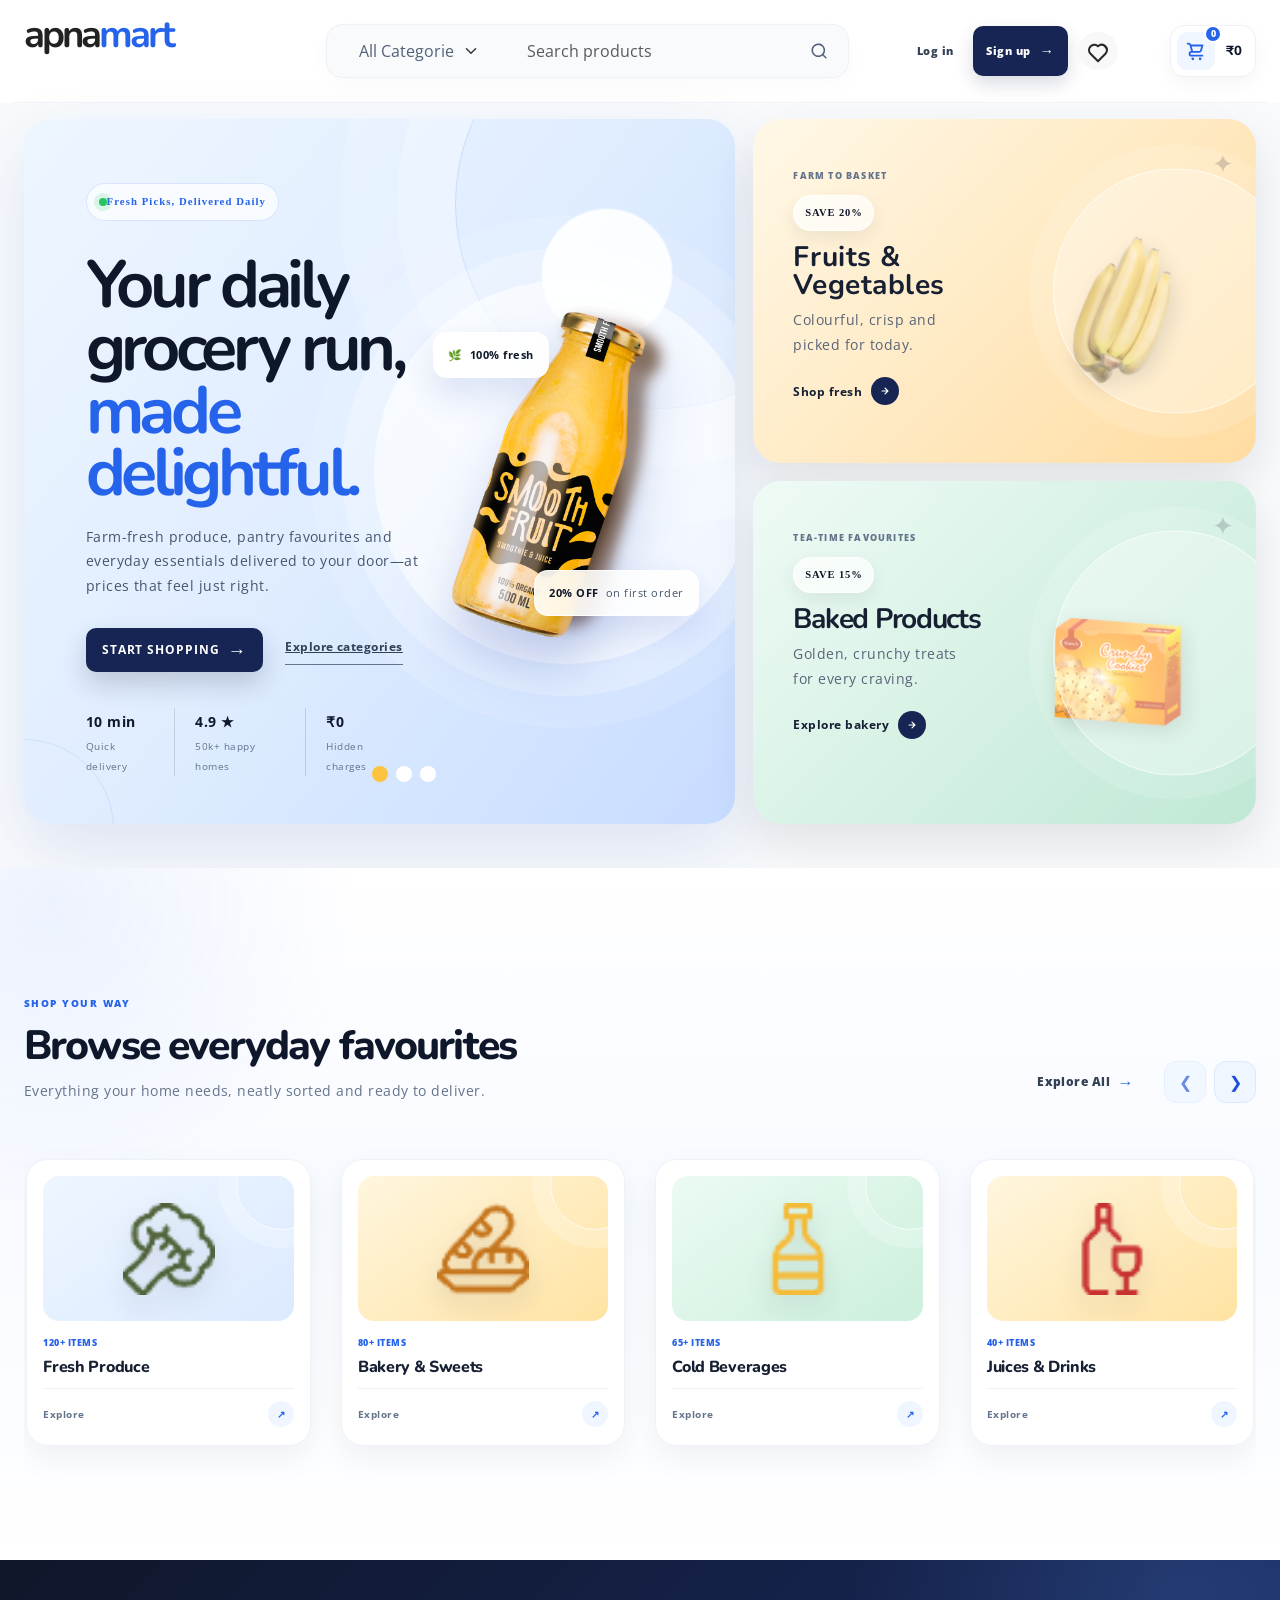
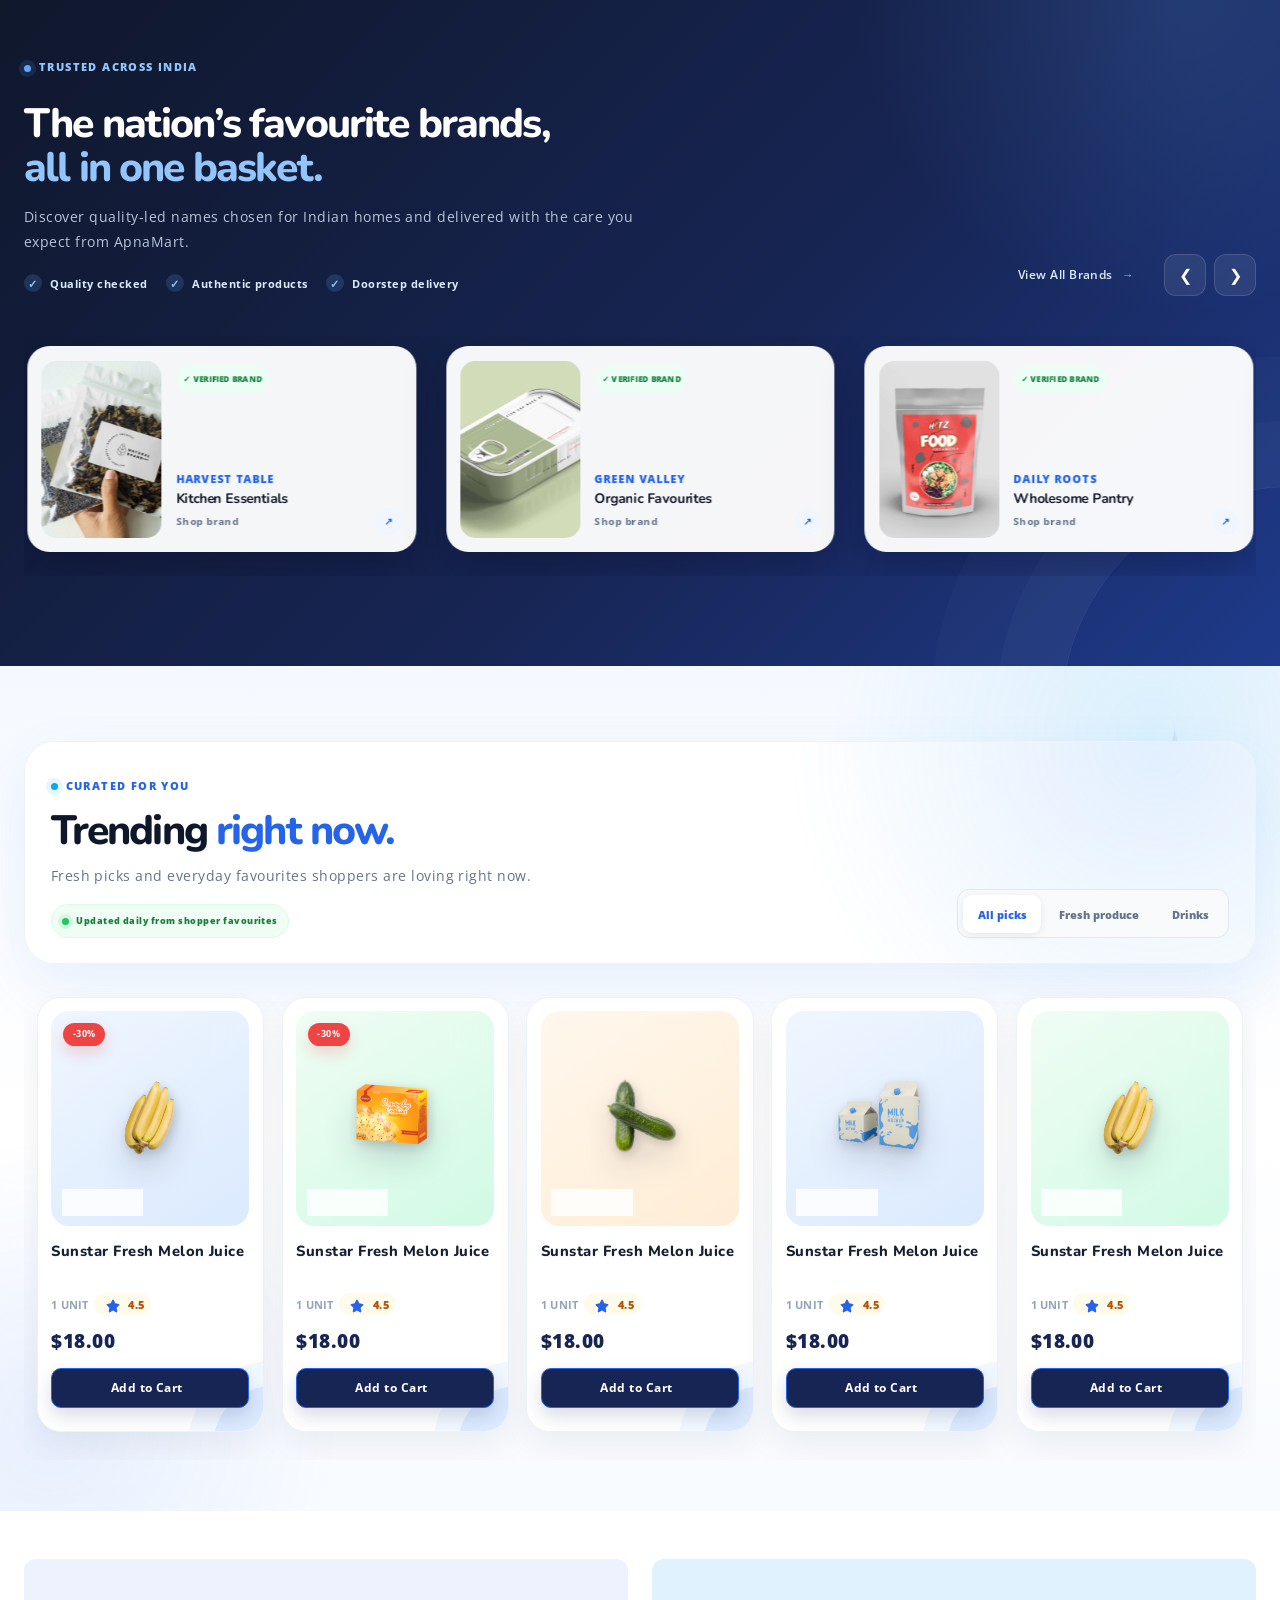
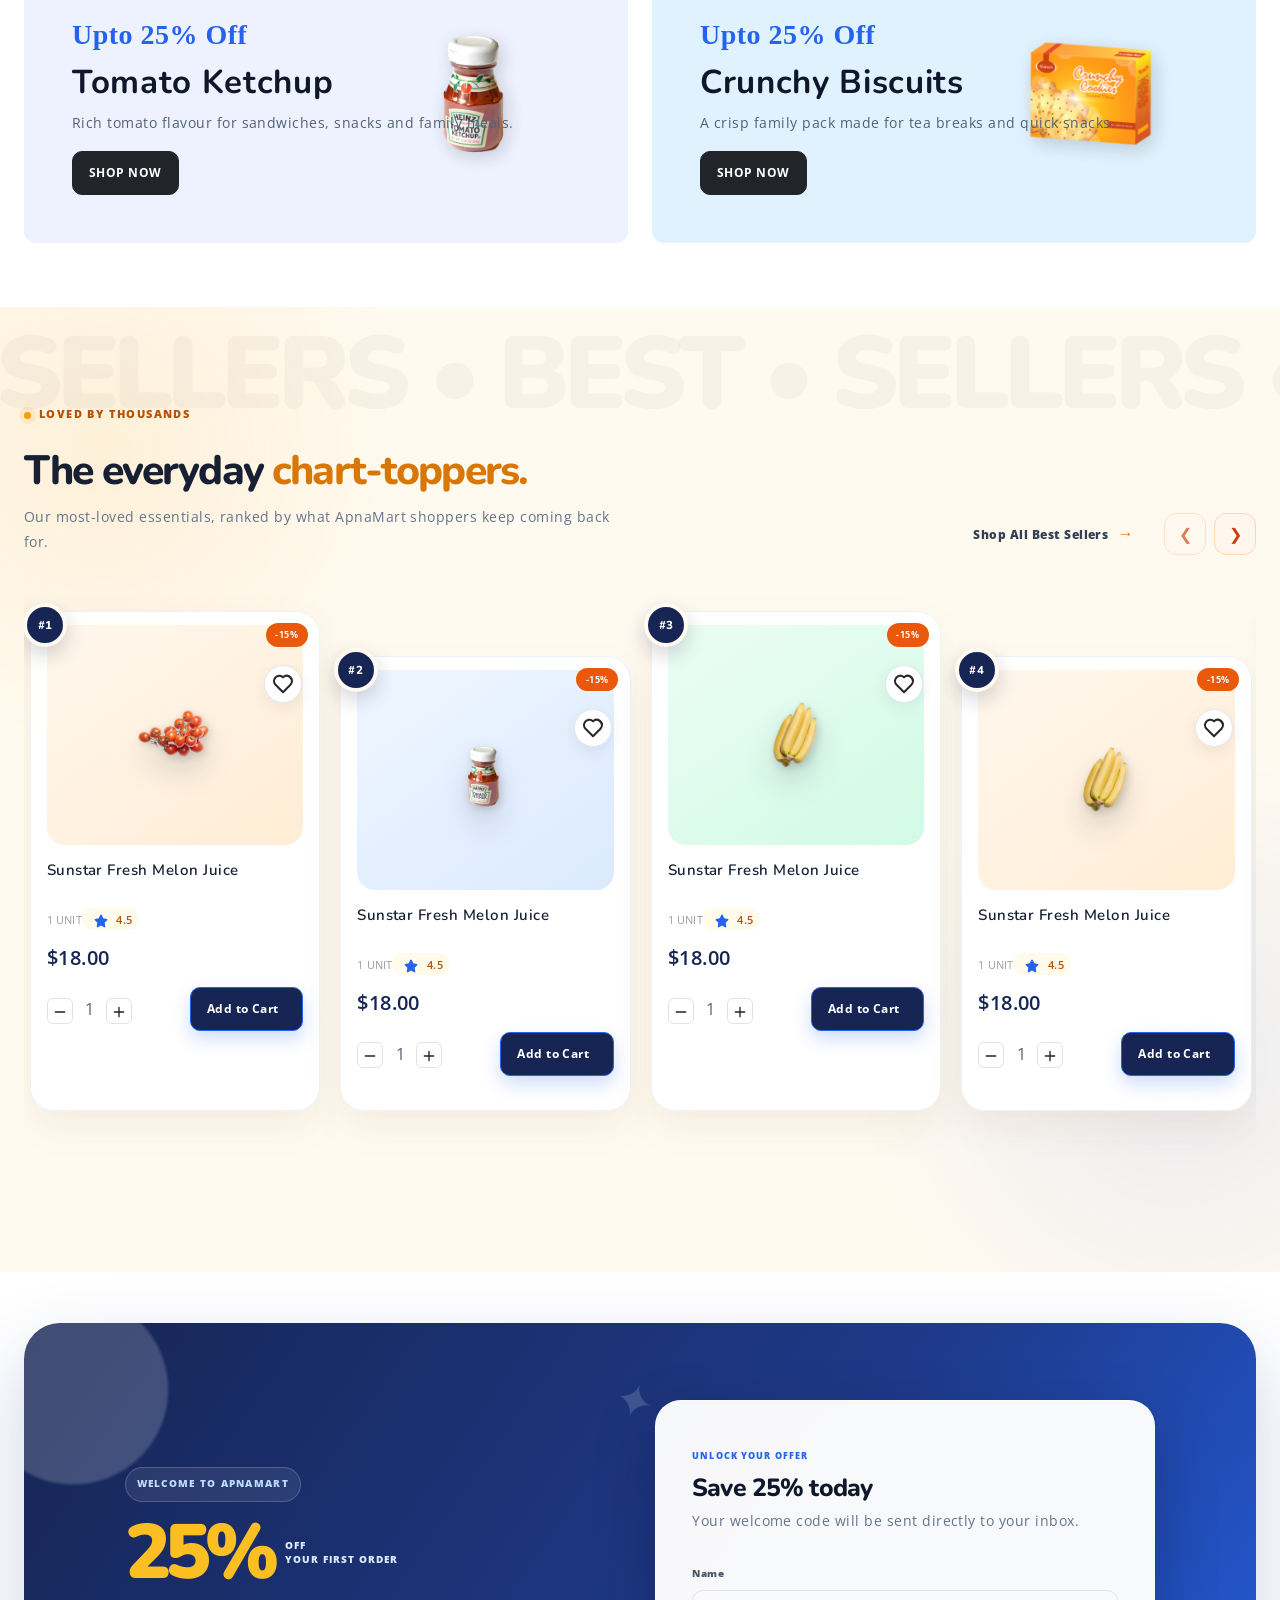
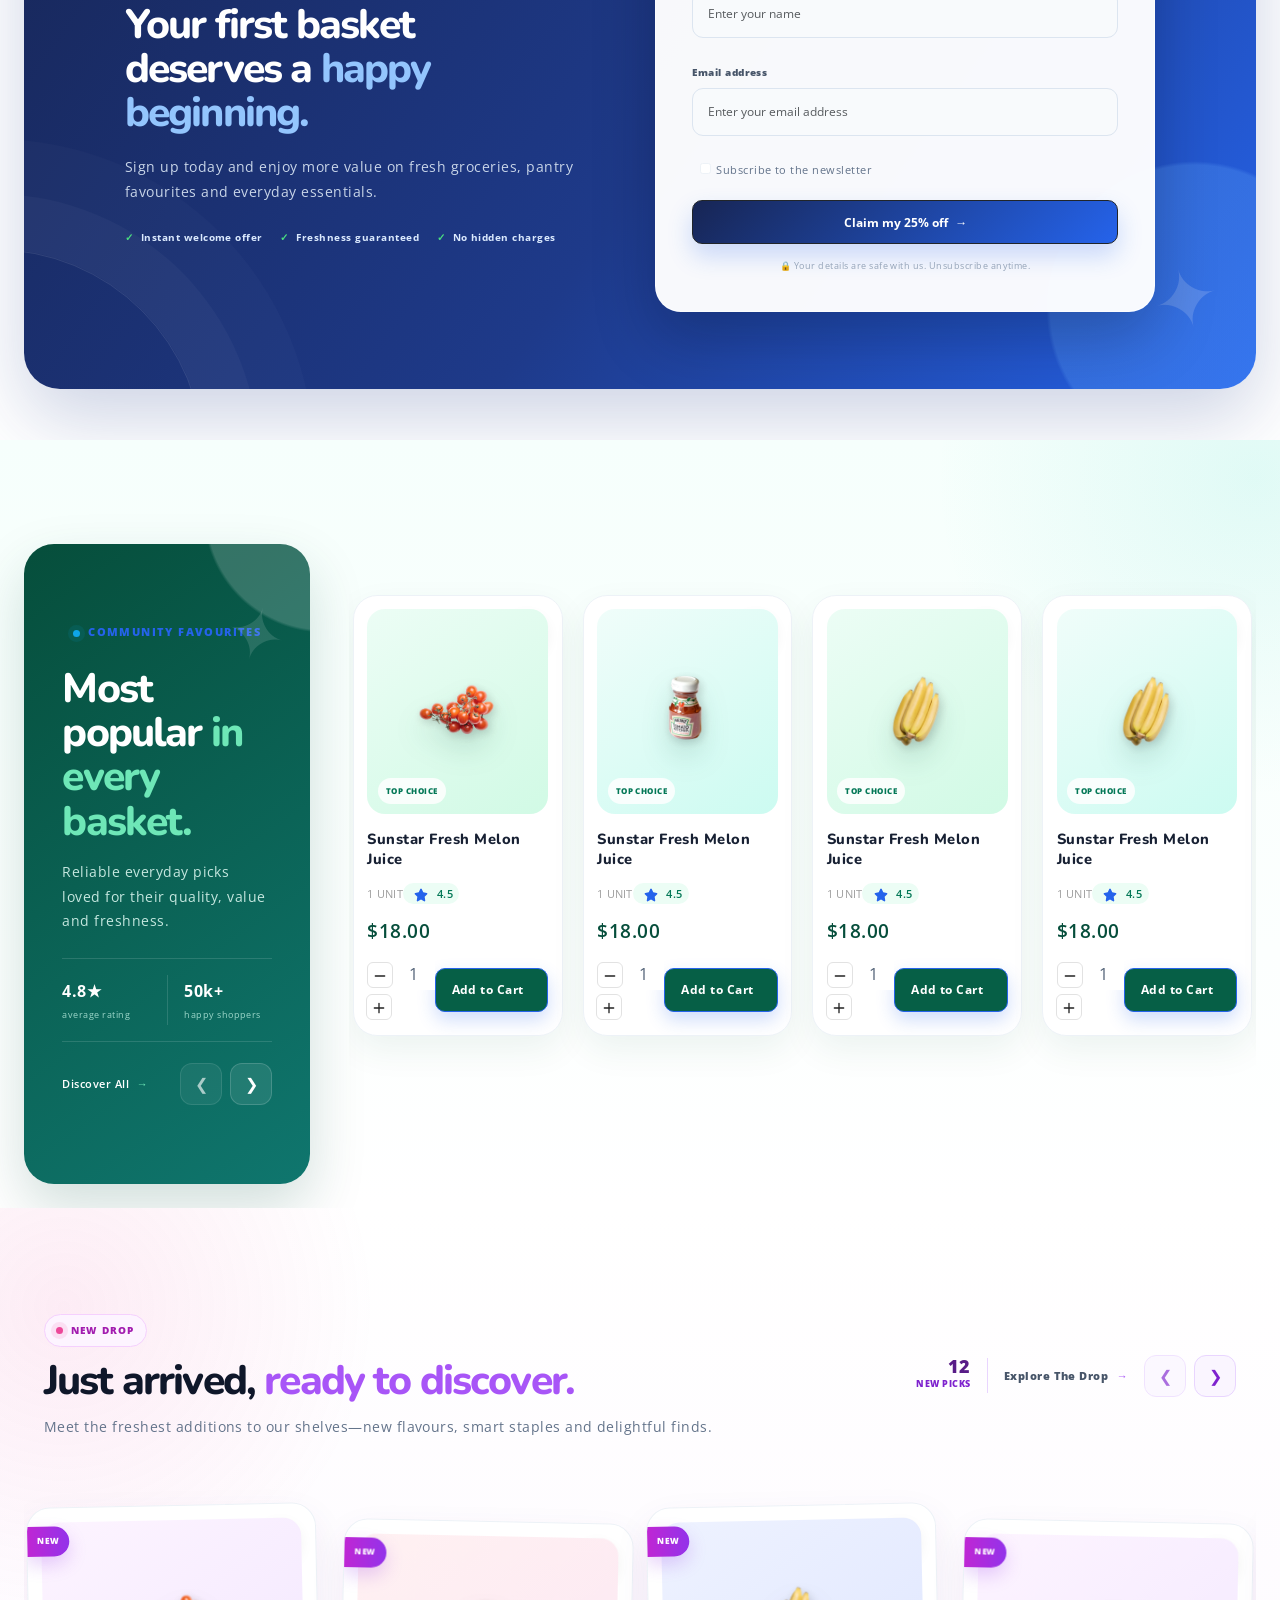
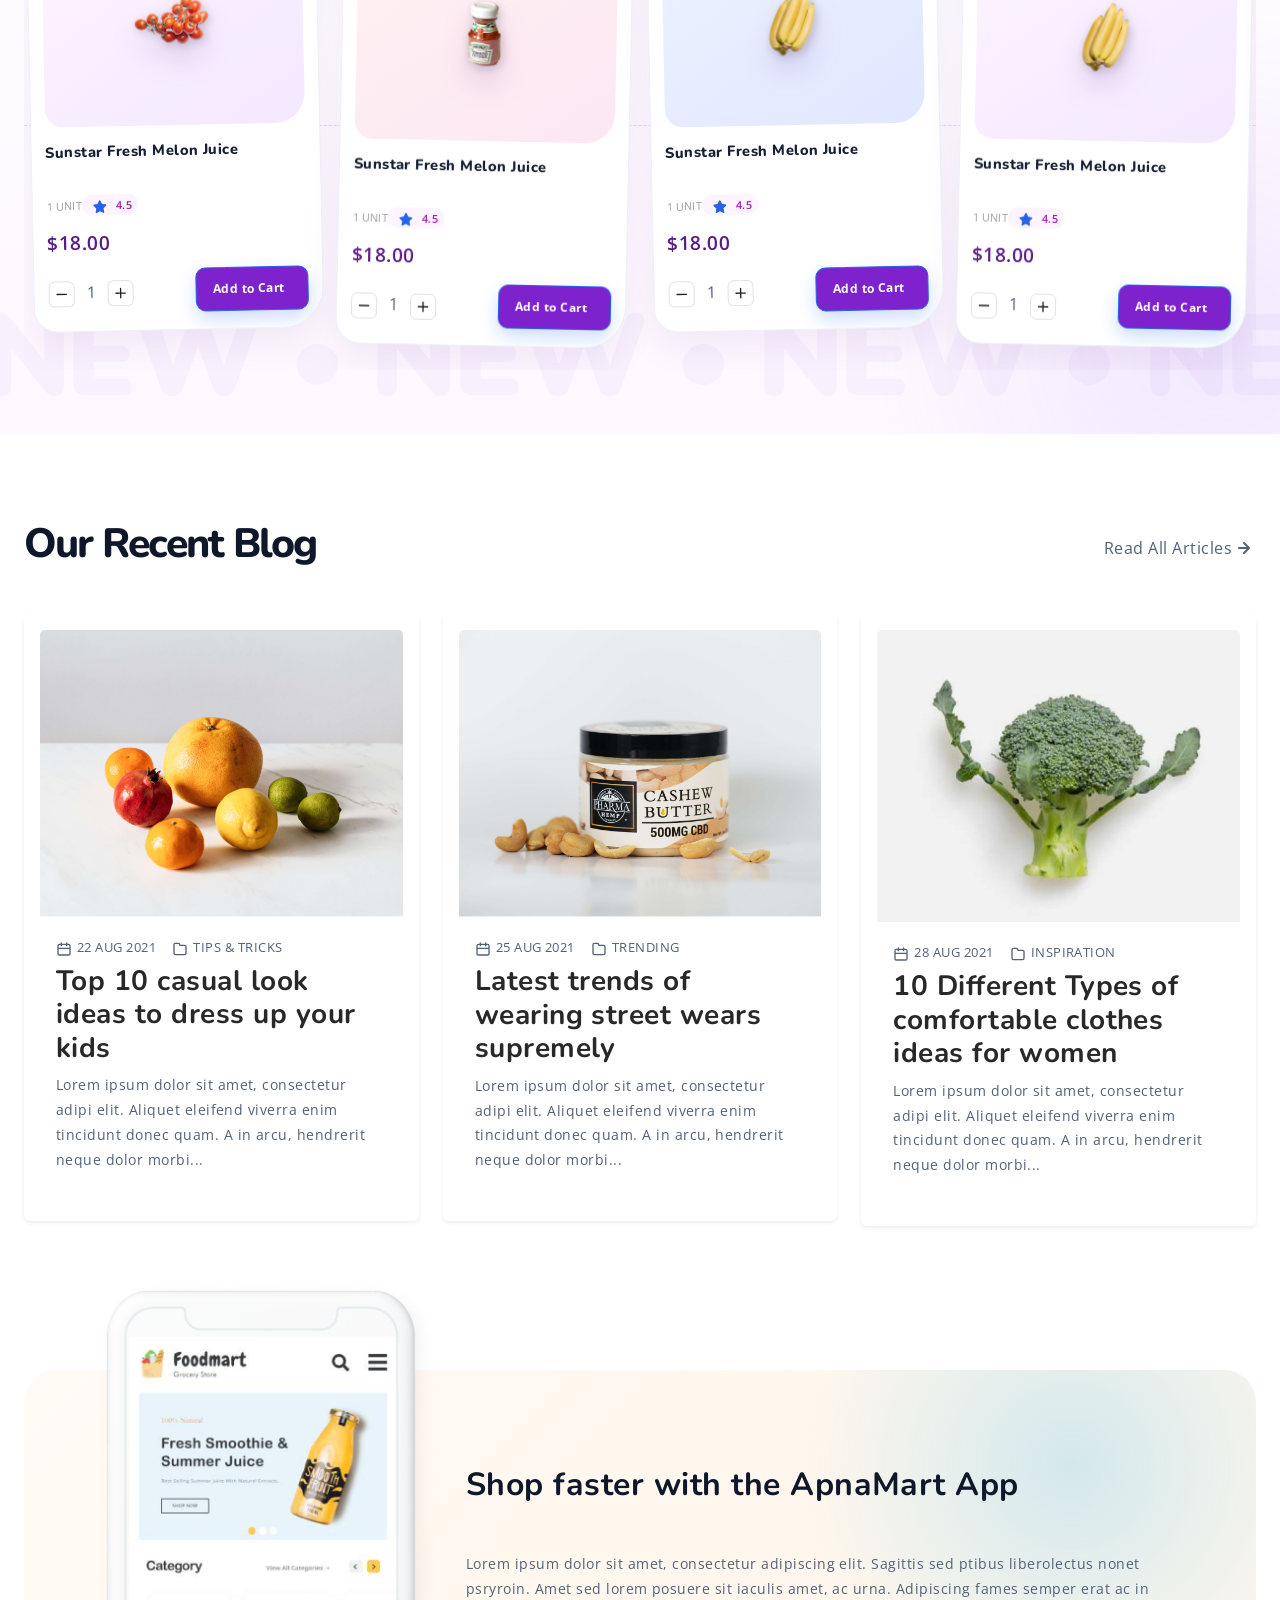
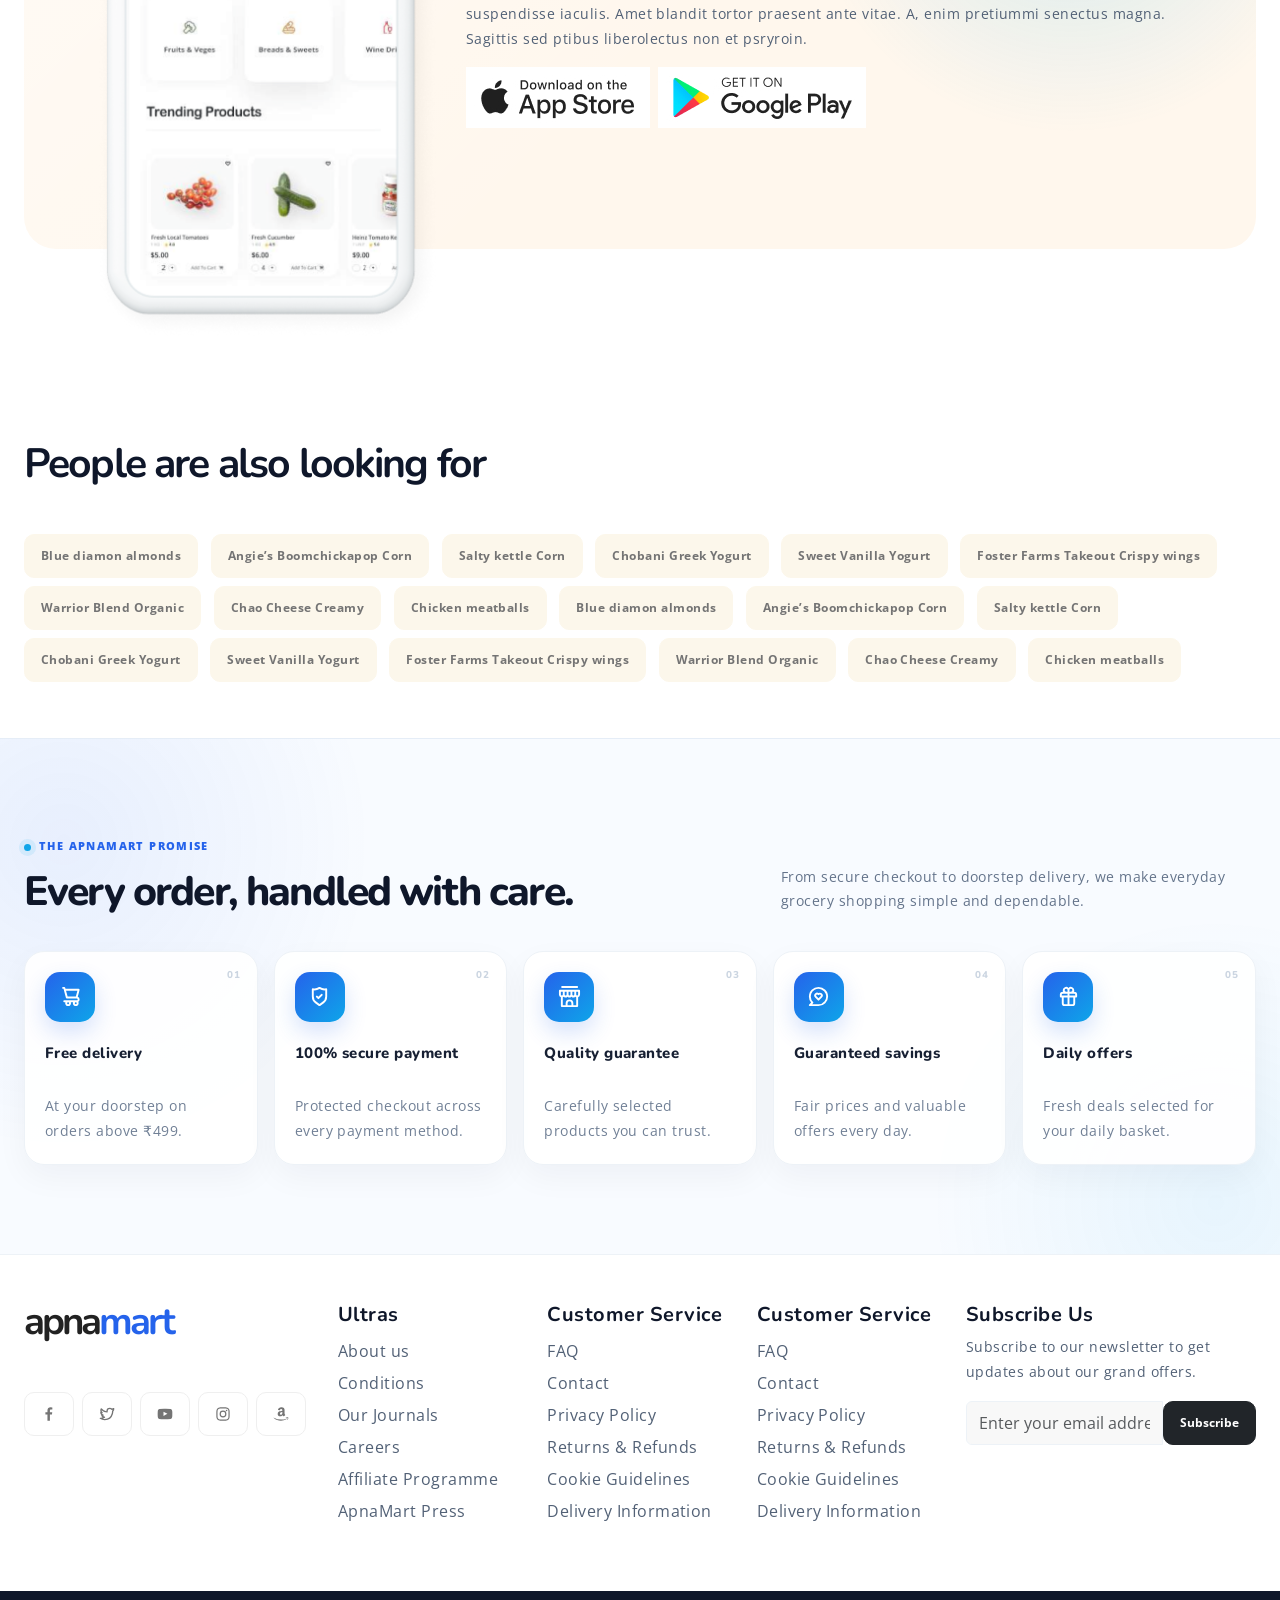
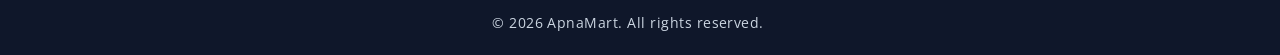
==== commit cfa0153f: "updates on the UIs" ====
--- a/index.html
+++ b/index.html
@@ -175,9 +175,11 @@
           class="col-sm-8 col-lg-4 d-flex justify-content-end gap-5 align-items-center mt-4 mt-sm-0 justify-content-center justify-content-sm-end">
           
 
-          <ul class="d-flex justify-content-end list-unstyled m-0">
-            <li>
-              <a href="#" class="rounded-circle bg-light p-2 mx-1">
+          <ul class="apna-auth-nav d-flex justify-content-end align-items-center list-unstyled m-0">
+            <li class="d-none d-lg-block"><a href="login.html" class="apna-header-login">Log in</a></li>
+            <li class="d-none d-lg-block"><a href="signup.html" class="apna-header-signup">Sign up <span>→</span></a></li>
+            <li class="d-lg-none">
+              <a href="login.html" class="rounded-circle bg-light p-2 mx-1" aria-label="Log in">
                 <svg width="24" height="24" viewBox="0 0 24 24">
                   <use xlink:href="#user"></use>
                 </svg>
@@ -241,13 +243,23 @@
                   <div class="swiper-slide">
                     <div class="row banner-content p-5">
                       <div class="content-wrapper col-md-7">
-                        <div class="categories my-3 apna-hero-eyebrow">✦ 100% natural</div>
-                        <h3 class="display-4">Fresh Smoothie & Summer Juice</h3>
-                        <p>Fresh, naturally refreshing juice for breakfast, breaks, and sunny afternoons.</p>
-                        <a href="product-details.html" class="btn btn-outline-dark btn-lg text-uppercase fs-6 rounded-1 px-4 py-3 mt-3">Shop Now</a>
+                        <div class="categories my-3 apna-hero-eyebrow"><span></span> Fresh picks, delivered daily</div>
+                        <h3 class="display-4">Your daily grocery run, <em>made delightful.</em></h3>
+                        <p>Farm-fresh produce, pantry favourites and everyday essentials delivered to your door—at prices that feel just right.</p>
+                        <div class="apna-hero-actions">
+                          <a href="#trending-products" class="btn btn-outline-dark btn-lg text-uppercase fs-6 rounded-1 px-4 py-3">Start Shopping <span aria-hidden="true">→</span></a>
+                          <a href="#category-section" class="apna-hero-text-link">Explore categories</a>
+                        </div>
+                        <div class="apna-hero-proof" aria-label="Shopping benefits">
+                          <div><strong>10 min</strong><span>Quick delivery</span></div>
+                          <div><strong>4.9 ★</strong><span>50k+ happy homes</span></div>
+                          <div><strong>₹0</strong><span>Hidden charges</span></div>
+                        </div>
                       </div>
                       <div class="img-wrapper col-md-5">
                         <img loading="eager" decoding="async" fetchpriority="high" src="assets/images/apnamart-product-thumb-1.png" class="img-fluid" alt="Fresh smoothie and juice">
+                        <span class="apna-hero-float apna-hero-float-top">🌿 <b>100% fresh</b></span>
+                        <span class="apna-hero-float apna-hero-float-bottom"><b>20% OFF</b> on first order</span>
                       </div>
                     </div>
                   </div>
@@ -285,9 +297,11 @@
             <div class="banner-ad bg-success-subtle block-2 apna-promo-card apna-fruit-card" style="background-image:url('assets/images/apnamart-thumb-bananas.png');background-repeat:no-repeat;background-position:92% 55%;background-size:42% auto">
               <div class="row banner-content p-5">
                 <div class="content-wrapper col-md-7">
-                  <div class="categories sale mb-3 pb-3">20% off</div>
+                  <div class="apna-card-kicker">Farm to basket</div>
+                  <div class="categories sale mb-3 pb-3">Save 20%</div>
                   <h3 class="banner-title">Fruits & Vegetables</h3>
-                  <a href="#category-section" class="d-flex align-items-center nav-link">Shop Collection <svg width="24" height="24"><use xlink:href="#arrow-right"></use></svg></a>
+                  <p>Colourful, crisp and picked for today.</p>
+                  <a href="#category-section" class="d-flex align-items-center nav-link">Shop fresh <span class="apna-card-arrow"><svg width="24" height="24"><use xlink:href="#arrow-right"></use></svg></span></a>
                 </div>
               </div>
             </div>
@@ -295,9 +309,11 @@
             <div class="banner-ad bg-danger block-3 apna-promo-card apna-bakery-card" style="background-image:url('assets/images/apnamart-thumb-biscuits.png');background-repeat:no-repeat;background-position:92% 55%;background-size:44% auto">
               <div class="row banner-content p-5">
                 <div class="content-wrapper col-md-7">
-                  <div class="categories sale mb-3 pb-3">15% off</div>
+                  <div class="apna-card-kicker">Tea-time favourites</div>
+                  <div class="categories sale mb-3 pb-3">Save 15%</div>
                   <h3 class="item-title">Baked Products</h3>
-                  <a href="#category-section" class="d-flex align-items-center nav-link">Shop Collection <svg width="24" height="24"><use xlink:href="#arrow-right"></use></svg></a>
+                  <p>Golden, crunchy treats for every craving.</p>
+                  <a href="#category-section" class="d-flex align-items-center nav-link">Explore bakery <span class="apna-card-arrow"><svg width="24" height="24"><use xlink:href="#arrow-right"></use></svg></span></a>
                 </div>
               </div>
             </div>
@@ -312,11 +328,15 @@
       <div class="row">
         <div class="col-md-12">
 
-          <div class="section-header d-flex flex-wrap justify-content-between mb-5">
-            <h2 class="section-title">Category</h2>
+          <div class="section-header apna-category-header d-flex flex-wrap justify-content-between mb-5">
+            <div>
+              <span class="apna-section-eyebrow">Shop your way</span>
+              <h2 class="section-title">Browse everyday favourites</h2>
+              <p>Everything your home needs, neatly sorted and ready to deliver.</p>
+            </div>
 
             <div class="d-flex align-items-center">
-              <a href="#" class="btn-link text-decoration-none">View All Categories →</a>
+              <a href="#trending-products" class="btn-link text-decoration-none">Explore all <span>→</span></a>
               <div class="swiper-buttons">
                 <button class="swiper-prev category-carousel-prev btn btn-yellow">❮</button>
                 <button class="swiper-next category-carousel-next btn btn-yellow">❯</button>
@@ -332,64 +352,76 @@
           <div class="category-carousel swiper">
             <div class="swiper-wrapper">
               <a href="index.html" class="nav-link category-item swiper-slide">
-                <img loading="lazy" decoding="async" src="assets/images/apnamart-icon-vegetables-broccoli.png"
-                  alt="Category Thumbnail">
-                <h3 class="category-title">Fruits & Veges</h3>
+                <span class="apna-category-art"><img loading="lazy" decoding="async" src="assets/images/apnamart-icon-vegetables-broccoli.png" alt="Fresh vegetables"></span>
+                <span class="apna-category-count">120+ items</span>
+                <h3 class="category-title">Fresh Produce</h3>
+                <span class="apna-category-link">Explore <b>↗</b></span>
               </a>
               <a href="index.html" class="nav-link category-item swiper-slide">
-                <img loading="lazy" decoding="async" src="assets/images/apnamart-icon-bread-baguette.png"
-                  alt="Category Thumbnail">
-                <h3 class="category-title">Breads & Sweets</h3>
+                <span class="apna-category-art"><img loading="lazy" decoding="async" src="assets/images/apnamart-icon-bread-baguette.png" alt="Fresh bread"></span>
+                <span class="apna-category-count">80+ items</span>
+                <h3 class="category-title">Bakery & Sweets</h3>
+                <span class="apna-category-link">Explore <b>↗</b></span>
               </a>
               <a href="index.html" class="nav-link category-item swiper-slide">
-                <img loading="lazy" decoding="async" src="assets/images/apnamart-icon-soft-drinks-bottle.png"
-                  alt="Category Thumbnail">
-                <h3 class="category-title">Fruits & Veges</h3>
+                <span class="apna-category-art"><img loading="lazy" decoding="async" src="assets/images/apnamart-icon-soft-drinks-bottle.png" alt="Cold drink bottle"></span>
+                <span class="apna-category-count">65+ items</span>
+                <h3 class="category-title">Cold Beverages</h3>
+                <span class="apna-category-link">Explore <b>↗</b></span>
               </a>
               <a href="index.html" class="nav-link category-item swiper-slide">
-                <img loading="lazy" decoding="async" src="assets/images/apnamart-icon-wine-glass-bottle.png"
-                  alt="Category Thumbnail">
-                <h3 class="category-title">Fruits & Veges</h3>
+                <span class="apna-category-art"><img loading="lazy" decoding="async" src="assets/images/apnamart-icon-wine-glass-bottle.png" alt="Juice bottle and glass"></span>
+                <span class="apna-category-count">40+ items</span>
+                <h3 class="category-title">Juices & Drinks</h3>
+                <span class="apna-category-link">Explore <b>↗</b></span>
               </a>
               <a href="index.html" class="nav-link category-item swiper-slide">
-                <img loading="lazy" decoding="async" src="assets/images/apnamart-icon-animal-products-drumsticks.png"
-                  alt="Category Thumbnail">
-                <h3 class="category-title">Fruits & Veges</h3>
+                <span class="apna-category-art"><img loading="lazy" decoding="async" src="assets/images/apnamart-icon-animal-products-drumsticks.png" alt="Protein and meat"></span>
+                <span class="apna-category-count">55+ items</span>
+                <h3 class="category-title">Meat & Protein</h3>
+                <span class="apna-category-link">Explore <b>↗</b></span>
               </a>
               <a href="index.html" class="nav-link category-item swiper-slide">
-                <img loading="lazy" decoding="async" src="assets/images/apnamart-icon-bread-herb-flour.png"
-                  alt="Category Thumbnail">
-                <h3 class="category-title">Fruits & Veges</h3>
+                <span class="apna-category-art"><img loading="lazy" decoding="async" src="assets/images/apnamart-icon-bread-herb-flour.png" alt="Flour and pantry staples"></span>
+                <span class="apna-category-count">150+ items</span>
+                <h3 class="category-title">Pantry Staples</h3>
+                <span class="apna-category-link">Explore <b>↗</b></span>
               </a>
               <a href="index.html" class="nav-link category-item swiper-slide">
-                <img loading="lazy" decoding="async" src="assets/images/apnamart-icon-vegetables-broccoli.png"
-                  alt="Category Thumbnail">
-                <h3 class="category-title">Fruits & Veges</h3>
+                <span class="apna-category-art"><img loading="lazy" decoding="async" src="assets/images/apnamart-thumb-milk.png" alt="Fresh milk"></span>
+                <span class="apna-category-count">75+ items</span>
+                <h3 class="category-title">Dairy & Breakfast</h3>
+                <span class="apna-category-link">Explore <b>↗</b></span>
               </a>
               <a href="index.html" class="nav-link category-item swiper-slide">
-                <img loading="lazy" decoding="async" src="assets/images/apnamart-icon-vegetables-broccoli.png"
-                  alt="Category Thumbnail">
-                <h3 class="category-title">Fruits & Veges</h3>
+                <span class="apna-category-art"><img loading="lazy" decoding="async" src="assets/images/apnamart-thumb-biscuits.png" alt="Biscuits and snacks"></span>
+                <span class="apna-category-count">95+ items</span>
+                <h3 class="category-title">Snacks & Munchies</h3>
+                <span class="apna-category-link">Explore <b>↗</b></span>
               </a>
               <a href="index.html" class="nav-link category-item swiper-slide">
-                <img loading="lazy" decoding="async" src="assets/images/apnamart-icon-vegetables-broccoli.png"
-                  alt="Category Thumbnail">
-                <h3 class="category-title">Fruits & Veges</h3>
+                <span class="apna-category-art"><img loading="lazy" decoding="async" src="assets/images/apnamart-thumb-tomatoketchup.png" alt="Sauces and condiments"></span>
+                <span class="apna-category-count">45+ items</span>
+                <h3 class="category-title">Sauces & Spreads</h3>
+                <span class="apna-category-link">Explore <b>↗</b></span>
               </a>
               <a href="index.html" class="nav-link category-item swiper-slide">
-                <img loading="lazy" decoding="async" src="assets/images/apnamart-icon-vegetables-broccoli.png"
-                  alt="Category Thumbnail">
-                <h3 class="category-title">Fruits & Veges</h3>
+                <span class="apna-category-art"><img loading="lazy" decoding="async" src="assets/images/apnamart-thumb-orange-juice.png" alt="Orange juice"></span>
+                <span class="apna-category-count">60+ items</span>
+                <h3 class="category-title">Healthy Sips</h3>
+                <span class="apna-category-link">Explore <b>↗</b></span>
               </a>
               <a href="index.html" class="nav-link category-item swiper-slide">
-                <img loading="lazy" decoding="async" src="assets/images/apnamart-icon-vegetables-broccoli.png"
-                  alt="Category Thumbnail">
-                <h3 class="category-title">Fruits & Veges</h3>
+                <span class="apna-category-art"><img loading="lazy" decoding="async" src="assets/images/apnamart-thumb-bananas.png" alt="Fresh bananas"></span>
+                <span class="apna-category-count">90+ items</span>
+                <h3 class="category-title">Fresh Fruits</h3>
+                <span class="apna-category-link">Explore <b>↗</b></span>
               </a>
               <a href="index.html" class="nav-link category-item swiper-slide">
-                <img loading="lazy" decoding="async" src="assets/images/apnamart-icon-vegetables-broccoli.png"
-                  alt="Category Thumbnail">
-                <h3 class="category-title">Fruits & Veges</h3>
+                <span class="apna-category-art"><img loading="lazy" decoding="async" src="assets/images/apnamart-thumb-cucumber.png" alt="Cucumber and healthy food"></span>
+                <span class="apna-category-count">110+ items</span>
+                <h3 class="category-title">Healthy Choices</h3>
+                <span class="apna-category-link">Explore <b>↗</b></span>
               </a>
 
             </div>
@@ -401,17 +433,25 @@
   </section>
 
 
-  <section class="py-5 overflow-hidden">
+  <section class="py-5 overflow-hidden apna-brand-showcase">
     <div class="container-fluid">
       <div class="row">
         <div class="col-md-12">
 
-          <div class="section-header d-flex flex-wrap flex-wrap justify-content-between mb-5">
-
-            <h2 class="section-title">Newly Arrived Brands</h2>
+          <div class="section-header apna-brand-header d-flex flex-wrap justify-content-between mb-5">
+            <div class="apna-brand-heading">
+              <span class="apna-section-eyebrow"><span></span> Trusted across India</span>
+              <h2 class="section-title">The nation’s favourite brands,<br><em>all in one basket.</em></h2>
+              <p>Discover quality-led names chosen for Indian homes and delivered with the care you expect from ApnaMart.</p>
+              <div class="apna-brand-trust" aria-label="ApnaMart service highlights">
+                <span><b>✓</b> Quality checked</span>
+                <span><b>✓</b> Authentic products</span>
+                <span><b>✓</b> Doorstep delivery</span>
+              </div>
+            </div>
 
             <div class="d-flex align-items-center">
-              <a href="#" class="btn-link text-decoration-none">View All Categories →</a>
+              <a href="#trending-products" class="btn-link text-decoration-none">View all brands <span>→</span></a>
               <div class="swiper-buttons">
                 <button class="swiper-prev brand-carousel-prev btn btn-yellow">❮</button>
                 <button class="swiper-next brand-carousel-next btn btn-yellow">❯</button>
@@ -428,96 +468,108 @@
             <div class="swiper-wrapper">
 
               <div class="swiper-slide">
-                <div class="card mb-3 p-3 rounded-4 shadow border-0">
+                <div class="card apna-provider-card mb-3 p-3 rounded-4 shadow border-0">
                   <div class="row g-0">
                     <div class="col-md-4">
                       <img loading="lazy" decoding="async" src="assets/images/apnamart-product-thumb-11.jpg"
-                        class="img-fluid rounded" alt="Card title">
+                        class="img-fluid rounded" alt="Nature's Gold honey">
                     </div>
                     <div class="col-md-8">
                       <div class="card-body py-0">
-                        <p class="text-muted mb-0">Amber Jar</p>
-                        <h5 class="card-title">Honey best nectar you wish to get</h5>
+                        <span class="apna-brand-verified">✓ Verified brand</span>
+                        <p class="text-muted mb-0">Nature’s Gold</p>
+                        <h5 class="card-title">Pure Forest Honey</h5>
+                        <span class="apna-brand-shop">Shop brand <b>↗</b></span>
                       </div>
                     </div>
                   </div>
                 </div>
               </div>
               <div class="swiper-slide">
-                <div class="card mb-3 p-3 rounded-4 shadow border-0">
+                <div class="card apna-provider-card mb-3 p-3 rounded-4 shadow border-0">
                   <div class="row g-0">
                     <div class="col-md-4">
                       <img loading="lazy" decoding="async" src="assets/images/apnamart-product-thumb-12.jpg"
-                        class="img-fluid rounded" alt="Card title">
+                        class="img-fluid rounded" alt="Harvest Table pasta">
                     </div>
                     <div class="col-md-8">
                       <div class="card-body py-0">
-                        <p class="text-muted mb-0">Amber Jar</p>
-                        <h5 class="card-title">Honey best nectar you wish to get</h5>
+                        <span class="apna-brand-verified">✓ Verified brand</span>
+                        <p class="text-muted mb-0">Harvest Table</p>
+                        <h5 class="card-title">Kitchen Essentials</h5>
+                        <span class="apna-brand-shop">Shop brand <b>↗</b></span>
                       </div>
                     </div>
                   </div>
                 </div>
               </div>
               <div class="swiper-slide">
-                <div class="card mb-3 p-3 rounded-4 shadow border-0">
+                <div class="card apna-provider-card mb-3 p-3 rounded-4 shadow border-0">
                   <div class="row g-0">
                     <div class="col-md-4">
                       <img loading="lazy" decoding="async" src="assets/images/apnamart-product-thumb-13.jpg"
-                        class="img-fluid rounded" alt="Card title">
+                        class="img-fluid rounded" alt="Green Valley organic product">
                     </div>
                     <div class="col-md-8">
                       <div class="card-body py-0">
-                        <p class="text-muted mb-0">Amber Jar</p>
-                        <h5 class="card-title">Honey best nectar you wish to get</h5>
+                        <span class="apna-brand-verified">✓ Verified brand</span>
+                        <p class="text-muted mb-0">Green Valley</p>
+                        <h5 class="card-title">Organic Favourites</h5>
+                        <span class="apna-brand-shop">Shop brand <b>↗</b></span>
                       </div>
                     </div>
                   </div>
                 </div>
               </div>
               <div class="swiper-slide">
-                <div class="card mb-3 p-3 rounded-4 shadow border-0">
+                <div class="card apna-provider-card mb-3 p-3 rounded-4 shadow border-0">
                   <div class="row g-0">
                     <div class="col-md-4">
                       <img loading="lazy" decoding="async" src="assets/images/apnamart-product-thumb-14.jpg"
-                        class="img-fluid rounded" alt="Card title">
+                        class="img-fluid rounded" alt="Daily Roots pantry product">
                     </div>
                     <div class="col-md-8">
                       <div class="card-body py-0">
-                        <p class="text-muted mb-0">Amber Jar</p>
-                        <h5 class="card-title">Honey best nectar you wish to get</h5>
+                        <span class="apna-brand-verified">✓ Verified brand</span>
+                        <p class="text-muted mb-0">Daily Roots</p>
+                        <h5 class="card-title">Wholesome Pantry</h5>
+                        <span class="apna-brand-shop">Shop brand <b>↗</b></span>
                       </div>
                     </div>
                   </div>
                 </div>
               </div>
               <div class="swiper-slide">
-                <div class="card mb-3 p-3 rounded-4 shadow border-0">
+                <div class="card apna-provider-card mb-3 p-3 rounded-4 shadow border-0">
                   <div class="row g-0">
                     <div class="col-md-4">
                       <img loading="lazy" decoding="async" src="assets/images/apnamart-product-thumb-11.jpg"
-                        class="img-fluid rounded" alt="Card title">
+                        class="img-fluid rounded" alt="Golden Hive honey">
                     </div>
                     <div class="col-md-8">
                       <div class="card-body py-0">
-                        <p class="text-muted mb-0">Amber Jar</p>
-                        <h5 class="card-title">Honey best nectar you wish to get</h5>
+                        <span class="apna-brand-verified">✓ Verified brand</span>
+                        <p class="text-muted mb-0">Golden Hive</p>
+                        <h5 class="card-title">Everyday Wellness</h5>
+                        <span class="apna-brand-shop">Shop brand <b>↗</b></span>
                       </div>
                     </div>
                   </div>
                 </div>
               </div>
               <div class="swiper-slide">
-                <div class="card mb-3 p-3 rounded-4 shadow border-0">
+                <div class="card apna-provider-card mb-3 p-3 rounded-4 shadow border-0">
                   <div class="row g-0">
                     <div class="col-md-4">
                       <img loading="lazy" decoding="async" src="assets/images/apnamart-product-thumb-12.jpg"
-                        class="img-fluid rounded" alt="Card title">
+                        class="img-fluid rounded" alt="Urban Pantry product">
                     </div>
                     <div class="col-md-8">
                       <div class="card-body py-0">
-                        <p class="text-muted mb-0">Amber Jar</p>
-                        <h5 class="card-title">Honey best nectar you wish to get</h5>
+                        <span class="apna-brand-verified">✓ Verified brand</span>
+                        <p class="text-muted mb-0">Urban Pantry</p>
+                        <h5 class="card-title">Modern Kitchen Picks</h5>
+                        <span class="apna-brand-shop">Shop brand <b>↗</b></span>
                       </div>
                     </div>
                   </div>
@@ -533,7 +585,7 @@
   </section>
 
 
-  <section id="trending-products" class="py-5">
+  <section id="trending-products" class="py-5 apna-trending-showcase">
     <div class="container-fluid">
 
       <div class="row">
@@ -543,8 +595,9 @@
             <div class="tabs-header apna-trending-header my-5">
               <div class="apna-trending-intro">
                 <span class="apna-section-eyebrow"><span></span> Curated for you</span>
-                <h2>Trending Products</h2>
+                <h2>Trending <em>right now.</em></h2>
                 <p>Fresh picks and everyday favourites shoppers are loving right now.</p>
+                <div class="apna-trending-pulse"><span></span> Updated daily from shopper favourites</div>
               </div>
               <nav class="apna-tab-nav" aria-label="Trending product categories">
                 <div class="nav nav-tabs" id="nav-tab" role="tablist">
@@ -1564,17 +1617,20 @@
     </div>
   </section>
 
-  <section class="py-5 overflow-hidden">
+  <section class="py-5 overflow-hidden apna-best-sellers">
     <div class="container-fluid">
       <div class="row">
         <div class="col-md-12">
 
-          <div class="section-header d-flex flex-wrap justify-content-between my-5">
-
-            <h2 class="section-title">Best selling products</h2>
+          <div class="section-header apna-best-header d-flex flex-wrap justify-content-between my-5">
+            <div class="apna-best-heading">
+              <span class="apna-section-eyebrow"><span></span> Loved by thousands</span>
+              <h2 class="section-title">The everyday <em>chart-toppers.</em></h2>
+              <p>Our most-loved essentials, ranked by what ApnaMart shoppers keep coming back for.</p>
+            </div>
 
             <div class="d-flex align-items-center">
-              <a href="#" class="btn-link text-decoration-none">View All Categories →</a>
+              <a href="#trending-products" class="btn-link text-decoration-none">Shop all best sellers <span>→</span></a>
               <div class="swiper-buttons">
                 <button class="swiper-prev products-carousel-prev btn btn-primary">❮</button>
                 <button class="swiper-next products-carousel-next btn btn-primary">❯</button>
@@ -1898,30 +1954,41 @@
     </div>
   </section>
 
-  <section class="py-5">
+  <section class="py-5 apna-welcome-offer">
     <div class="container-fluid">
 
-      <div class="bg-secondary py-5 my-5 rounded-5"
-        style="background-color:#eaf2ff;background-image:radial-gradient(circle at 8% 18%,rgba(37,99,235,.16) 0 9%,transparent 9.5%),radial-gradient(circle at 92% 82%,rgba(14,165,233,.15) 0 12%,transparent 12.5%),linear-gradient(120deg,rgba(255,255,255,.45),transparent);background-repeat:no-repeat;">
-        <div class="container my-5">
-          <div class="row">
-            <div class="col-md-6 p-5">
+      <div class="apna-offer-panel">
+        <span class="apna-offer-spark apna-offer-spark-one" aria-hidden="true">✦</span>
+        <span class="apna-offer-spark apna-offer-spark-two" aria-hidden="true">✦</span>
+        <div class="container">
+          <div class="row align-items-center">
+            <div class="col-md-6 apna-offer-copy">
+              <span class="apna-offer-eyebrow">Welcome to ApnaMart</span>
+              <div class="apna-offer-badge"><strong>25%</strong><span>OFF<br>your first order</span></div>
               <div class="section-header">
-                <h2 class="section-title display-4">Get <span class="text-primary">25% Discount</span> on your first
-                  purchase</h2>
-              </div>
-              <p>Lorem ipsum dolor sit amet, consectetur adipiscing elit. Dictumst amet, metus, sit massa posuere
-                maecenas. At tellus ut nunc amet vel egestas.</p>
-            </div>
-            <div class="col-md-6 p-5">
-              <form>
+                <h2 class="section-title display-4">Your first basket deserves a <em>happy beginning.</em></h2>
+              </div>
+              <p>Sign up today and enjoy more value on fresh groceries, pantry favourites and everyday essentials.</p>
+              <div class="apna-offer-benefits">
+                <span><b>✓</b> Instant welcome offer</span>
+                <span><b>✓</b> Freshness guaranteed</span>
+                <span><b>✓</b> No hidden charges</span>
+              </div>
+            </div>
+            <div class="col-md-6">
+              <form class="apna-offer-form">
+                <div class="apna-offer-form-head">
+                  <span>Unlock your offer</span>
+                  <h3>Save 25% today</h3>
+                  <p>Your welcome code will be sent directly to your inbox.</p>
+                </div>
                 <div class="mb-3">
                   <label for="name" class="form-label">Name</label>
                   <input type="text" class="form-control form-control-lg" name="name" id="name" placeholder="Enter your name">
                 </div>
                 <div class="mb-3">
-                  <label for="" class="form-label">Email</label>
-                  <input type="email" class="form-control form-control-lg" name="email" id="email"
+                  <label for="offer-email" class="form-label">Email address</label>
+                  <input type="email" class="form-control form-control-lg" name="email" id="offer-email"
                     placeholder="Enter your email address">
                 </div>
                 <div class="form-check form-check-inline mb-3">
@@ -1930,8 +1997,9 @@
                     Subscribe to the newsletter</label>
                 </div>
                 <div class="d-grid gap-2">
-                  <button type="submit" class="btn btn-dark btn-lg">Submit</button>
-                </div>
+                  <button type="submit" class="btn btn-dark btn-lg">Claim my 25% off <span>→</span></button>
+                </div>
+                <small class="apna-offer-privacy">🔒 Your details are safe with us. Unsubscribe anytime.</small>
               </form>
 
             </div>
@@ -1944,17 +2012,21 @@
     </div>
   </section>
 
-  <section class="py-5 overflow-hidden">
+  <section class="py-5 overflow-hidden apna-popular-showcase">
     <div class="container-fluid">
       <div class="row">
         <div class="col-md-12">
 
-          <div class="section-header d-flex justify-content-between">
-
-            <h2 class="section-title">Most popular products</h2>
-
-            <div class="d-flex align-items-center">
-              <a href="#" class="btn-link text-decoration-none">View All Categories →</a>
+          <div class="section-header apna-popular-header">
+            <span class="apna-section-eyebrow"><span></span> Community favourites</span>
+            <h2 class="section-title">Most popular <em>in every basket.</em></h2>
+            <p>Reliable everyday picks loved for their quality, value and freshness.</p>
+            <div class="apna-popular-proof">
+              <div><strong>4.8★</strong><span>average rating</span></div>
+              <div><strong>50k+</strong><span>happy shoppers</span></div>
+            </div>
+            <div class="d-flex align-items-center apna-popular-actions">
+              <a href="#trending-products" class="btn-link text-decoration-none">Discover all <span>→</span></a>
               <div class="swiper-buttons">
                 <button class="swiper-prev products-carousel-prev btn btn-primary">❮</button>
                 <button class="swiper-next products-carousel-next btn btn-primary">❯</button>
@@ -2274,17 +2346,20 @@
     </div>
   </section>
 
-  <section class="py-5 overflow-hidden">
+  <section class="py-5 overflow-hidden apna-new-arrivals">
     <div class="container-fluid">
       <div class="row">
         <div class="col-md-12">
 
-          <div class="section-header d-flex justify-content-between">
-
-            <h2 class="section-title">Just arrived</h2>
-
-            <div class="d-flex align-items-center">
-              <a href="#" class="btn-link text-decoration-none">View All Categories →</a>
+          <div class="section-header apna-arrivals-header">
+            <div class="apna-arrivals-title">
+              <span class="apna-new-drop"><i></i> New drop</span>
+              <h2 class="section-title">Just arrived, <em>ready to discover.</em></h2>
+              <p>Meet the freshest additions to our shelves—new flavours, smart staples and delightful finds.</p>
+            </div>
+            <div class="d-flex align-items-center apna-arrivals-actions">
+              <span class="apna-arrivals-count"><strong>12</strong> new picks</span>
+              <a href="#trending-products" class="btn-link text-decoration-none">Explore the drop <span>→</span></a>
               <div class="swiper-buttons">
                 <button class="swiper-prev products-carousel-prev btn btn-primary">❮</button>
                 <button class="swiper-next products-carousel-next btn btn-primary">❯</button>
--- a/css/style.css
+++ b/css/style.css
@@ -1,592 +1,592 @@
-
-:root {
-    /* widths for rows and containers
-     */
-    --header-height       : 160px;
-    --header-height-min   : 80px;
-}
-/* on mobile devices below 600px
- */
-@media screen and (max-width: 600px) {
-    :root {
-        --header-height : 100px;
-        --header-height-min   : 80px;
-    }
-}
-/* Theme Colors */
-:root {
-    --accent-color       : #FFC43F;
-    --dark-color         : #222222;
-    --light-dark-color   : #727272;
-    --light-color        : #fff;
-    --grey-color         : #dbdbdb;
-    --light-grey-color   : #fafafa;
+
+:root {
+    /* widths for rows and containers
+     */
+    --header-height       : 160px;
+    --header-height-min   : 80px;
+}
+/* on mobile devices below 600px
+ */
+@media screen and (max-width: 600px) {
+    :root {
+        --header-height : 100px;
+        --header-height-min   : 80px;
+    }
+}
+/* Theme Colors */
+:root {
+    --accent-color       : #FFC43F;
+    --dark-color         : #222222;
+    --light-dark-color   : #727272;
+    --light-color        : #fff;
+    --grey-color         : #dbdbdb;
+    --light-grey-color   : #fafafa;
     --primary-color      : #6995B1;
     --light-primary-color   : #eef1f3;
     --apna-section-heading-size: clamp(2rem, 3.2vw, 2.75rem);
     --apna-paragraph-size: .9rem;
     --apna-paragraph-leading: 1.72;
 }
-
-/* Fonts */
-:root {
-    --body-font           : "Open Sans", sans-serif;
-    --heading-font        : "Nunito", sans-serif;
-}
-
-body {
-  --bs-link-color: #333;
-  --bs-link-hover-color:#333;
-
-  --bs-link-color-rgb: 40,40,40;
-  --bs-link-hover-color-rgb: 0,0,0;
-
-  /* --bs-link-color: #FFC43F;
-  --bs-link-hover-color: #FFC43F; */
-
-  --bs-light-rgb: 248, 248, 248;
-
-  --bs-font-sans-serif: "Open Sans", sans-serif;
-  --bs-body-font-family: var(--bs-font-sans-serif);
-  --bs-body-font-size: 1rem;
-  --bs-body-font-weight: 400;
-  --bs-body-line-height: 2;
-  --bs-body-color: #747474;
-
-  --bs-primary: #FFC43F;
-  --bs-primary-rgb: 255, 196, 63;
-
-  --bs-success: #a3be4c;
-  --bs-success-rgb: 163, 190, 76;
-  
-  --bs-primary-bg-subtle: #FFF9EB;
-  --bs-success-bg-subtle: #eef5e5;
-  
-  --bs-border-color: #F7F7F7;
-
-  --bs-secondary-rgb: 230, 243, 251;
-  /* --bs-success-rgb: 238, 245, 228; */
-  --bs-danger-rgb: 249, 235, 231;
-  --bs-warning-rgb: 255, 249, 235;
-  --bs-info-rgb: 230, 243, 250;
-}
-.btn-primary {
-  --bs-btn-color: #fff;
-  --bs-btn-bg: #ffc43f;
-  --bs-btn-border-color: transparent;
-  --bs-btn-hover-color: #fff;
-  --bs-btn-hover-bg: #f7a422;
-  --bs-btn-hover-border-color: transparent;
-  --bs-btn-focus-shadow-rgb: 49,132,253;
-  --bs-btn-active-color: #fff;
-  --bs-btn-active-bg: #ffc43f;
-  --bs-btn-active-border-color: transparent;
-  --bs-btn-active-shadow: inset 0 3px 5px rgba(0, 0, 0, 0.125);
-  --bs-btn-disabled-color: #fff;
-  --bs-btn-disabled-bg: #d3d7dd;
-  --bs-btn-disabled-border-color: transparent;
-}
-.btn-outline-primary {
-  --bs-btn-color: #ffc43f;
-  --bs-btn-border-color: #ffc43f;
-  --bs-btn-hover-color: #fff;
-  --bs-btn-hover-bg: #ffc107;
-  --bs-btn-hover-border-color: #ffc107;
-  --bs-btn-focus-shadow-rgb: 13,110,253;
-  --bs-btn-active-color: #fff;
-  --bs-btn-active-bg: #ffc107;
-  --bs-btn-active-border-color: #ffc107;
-  --bs-btn-active-shadow: inset 0 3px 5px rgba(0, 0, 0, 0.125);
-  --bs-btn-disabled-color: #fff3cd;
-  --bs-btn-disabled-bg: transparent;
-  --bs-btn-disabled-border-color: #fff3cd;
-  --bs-gradient: none;
-}
-.btn-outline-light {
-  --bs-btn-color: #747474;
-  --bs-btn-border-color: #EFEFEF;
-  --bs-btn-hover-color: #000;
-  --bs-btn-hover-bg: #EFEFEF;
-  --bs-btn-hover-border-color: #EFEFEF;
-  --bs-btn-focus-shadow-rgb: 248,249,250;
-  --bs-btn-active-color: #000;
-  --bs-btn-active-bg: #EFEFEF;
-  --bs-btn-active-border-color: #EFEFEF;
-  --bs-btn-active-shadow: inset 0 3px 5px rgba(0, 0, 0, 0.125);
-  --bs-btn-disabled-color: #EFEFEF;
-  --bs-btn-disabled-bg: transparent;
-  --bs-btn-disabled-border-color: #EFEFEF;
-  --bs-gradient: none;
-}
-.btn-warning {
-  --bs-btn-color: #747474;
-  --bs-btn-bg: #FCF7EB;
-  --bs-btn-border-color: #FCF7EB;
-  --bs-btn-hover-color: #747474;
-  --bs-btn-hover-bg: #FFECBE;
-  --bs-btn-hover-border-color: #FFECBE;
-  --bs-btn-focus-shadow-rgb: 217,164,6;
-  --bs-btn-active-color: #000;
-  --bs-btn-active-bg: #FFECBE;
-  --bs-btn-active-border-color: #FFECBE;
-  --bs-btn-active-shadow: inset 0 3px 5px rgba(0, 0, 0, 0.125);
-  --bs-btn-disabled-color: #000;
-  --bs-btn-disabled-bg: #FCF7EB;
-  --bs-btn-disabled-border-color: #FCF7EB;
-}
-.btn-success {
-  --bs-btn-color: #222;
-  --bs-btn-bg: #EEF5E4;
-  --bs-btn-border-color: #EEF5E4;
-  --bs-btn-hover-color: #222;
-  --bs-btn-hover-bg: #9de3c2;
-  --bs-btn-hover-border-color: #9de3c2;
-  --bs-btn-focus-shadow-rgb: 60,153,110;
-  --bs-btn-active-color: #222;
-  --bs-btn-active-bg: #9de3c2;
-  --bs-btn-active-border-color: #9de3c2;
-  --bs-btn-active-shadow: inset 0 3px 5px rgba(0, 0, 0, 0.125);
-  --bs-btn-disabled-color: #222;
-  --bs-btn-disabled-bg: #EEF5E4;
-  --bs-btn-disabled-border-color: #EEF5E4;
-}
-.btn-danger {
-  --bs-btn-color: #222;
-  --bs-btn-bg: #FFEADA;
-  --bs-btn-border-color: #FFEADA;
-  --bs-btn-hover-color: #222;
-  --bs-btn-hover-bg: #ecc9af;
-  --bs-btn-hover-border-color: #ecc9af;
-  --bs-btn-focus-shadow-rgb: 60,153,110;
-  --bs-btn-active-color: #222;
-  --bs-btn-active-bg: #ecc9af;
-  --bs-btn-active-border-color: #ecc9af;
-  --bs-btn-active-shadow: inset 0 3px 5px rgba(0, 0, 0, 0.125);
-  --bs-btn-disabled-color: #222;
-  --bs-btn-disabled-bg: #FFEADA;
-  --bs-btn-disabled-border-color: #FFEADA;
-}
-body {
-  letter-spacing: 0.03em;
-}
-h1,h2,h3,h4,h5,h6 {
-  font-family: var(--heading-font);
-  color: var(--dark-color);
-  font-weight: 700;
-}
-.display-1,
-.display-2,
-.display-3,
-.display-4,
-.display-5,
-.display-6 {
-  font-weight: 700;
-}
-.breadcrumb.text-white {
-  --bs-breadcrumb-divider-color: #fff;
-  --bs-breadcrumb-item-active-color: var(--bs-primary);
-}
-.dropdown-menu {
-  --bs-dropdown-link-active-bg: var(--bs-primary);
-}
-.nav-pills .nav-link {
-  --bs-nav-pills-link-active-color: #111;
-  --bs-nav-pills-link-active-bg: #f1f1f1;
-}
-
-.container, .container-fluid, .container-lg, .container-md, .container-sm, .container-xl, .container-xxl {
-  --bs-gutter-x: 3rem;
-}
-/*----------------------------------------------*/
-/* 6. SITE STRUCTURE */
-/*----------------------------------------------*/
-/* 6.1 Header
---------------------------------------------------------------*/
-.apnamart-logo {
-  display: inline-block;
-  color: #222;
-  font-family: "Nunito", sans-serif;
-  font-size: clamp(1.8rem, 3vw, 2.65rem);
-  font-weight: 700;
-  letter-spacing: -0.08em;
-  line-height: 1;
-  white-space: nowrap;
-}
-.apnamart-logo span {
-  color: var(--accent-color);
-}
-
-/* *** Start editing below this line *** */
-.container-fluid {
-  max-width: 1600px;
-}
-.banner-blocks {
-  display: grid;
-  grid-template-columns: repeat(12, 1fr);
-  grid-template-rows: repeat(2, 1fr);
-  grid-gap: 2rem;
-}
-.block-1 { grid-area: 1 / 1 / 3 / 8; }
-.block-2 { grid-area: 1 / 8 / 2 / 13; }
-.block-3 { grid-area: 2 / 8 / 3 / 13; }
-
-@media screen and (max-width:1140px) {
-  .banner-blocks {
-    grid-template-columns: 1fr;
-    grid-template-rows: repeat(4, 1fr);
-  }
-  .block-1 { grid-area: 1 / 1 / 3 / 2; }
-  .block-2 { grid-area: 3 / 1 / 4 / 2; }
-  .block-3 { grid-area: 4 / 1 / 5 / 2; }
-  
-}
-
-/* banner ad */
-.banner-ad {
-  position: relative;
-  overflow: hidden;
-  border-radius: 12px;
-}
-.banner-ad.blue {
-  background: #e6f3fb;
-}
-.banner-ad .swiper-pagination {
-  bottom: 40px;
-  left: 0;
-  right: 0;
-}
-.banner-ad .swiper-pagination .swiper-pagination-bullet {
-  width: 16px;
-  height: 16px;
-  margin: 4px;
-  background: #FFF;
-  opacity: 1;
-  transition: background 0.3s ease-out;
-}
-.banner-ad .swiper-pagination .swiper-pagination-bullet.swiper-pagination-bullet-active{
-  background: #FFC43F;
-}
-.banner-ad .swiper-slide {
-  min-height: 630px;
-  display: flex;
-}
-/* .banner-ad .banner-content {
-  padding: 52px;
-}
-.banner-ad.large .banner-content {
-  padding: 90px;
-} */
-.banner-ad .banner-content .categories {
-  font-family: 'Garamond';
-  font-size: 37px;
-  text-transform: capitalize;
-  color: var(--dark-color);
-}
-.banner-ad .banner-content .sale {
-  position: relative;
-  display: inline-block;
-}
-.banner-ad .banner-content .sale:before {
-  content: '';
-  width: 80px;
-  border-bottom: 1px solid #111;
-  position: absolute;
-  bottom: 6px;
-}
-.banner-ad .banner-content .sale:after {
-  content: 'SALE';
-  font-family: var(--body-font);
-  position: absolute;
-  font-size: 11px;
-  line-height: 15px;
-  letter-spacing: 0.3em;
-  text-transform: uppercase;
-  color: #252525;
-  bottom: 0;
-  right: 0;
-}
-.banner-ad .banner-content .banner-title {
-  letter-spacing: 0.02em;
-  font-size: 33px;
-}
-.banner-ad.large .banner-content .categories {
-  color: var(--accent-color);
-}
-.banner-ad.large .banner-content .banner-title {
-  font-size: 54px;
-}
-
-/* Swiper carousel */
-.swiper-prev,
-.swiper-next {
-  width: 38px;
-  height: 38px;
-  line-height: 38px;
-  background: #F1F1F1;
-  color: #222222;
-  padding: 0;
-  text-align: center;
-  border-radius: 10px;
-  --bs-btn-border-color: transparent;
-  --bs-btn-active-bg: #ec9b22;
-  --bs-btn-active-border-color: transparent;
-  --bs-btn-hover-bg: #FFC43F;
-  --bs-btn-hover-border-color: transparent;
-  --bs-btn-disabled-color: #ccc;
-  --bs-btn-disabled-bg: #eaeaea;
-  --bs-btn-disabled-border-color: #eaeaea
-}
-.swiper-prev:hover,
-.swiper-next:hover {
-  background: #FFC43F;
-}
-.btn-link {
-  margin-right: 30px;
-  font-weight: 600;
-  font-size: 16px;
-  line-height: 22px;
-  text-align: right;
-  text-transform: capitalize;
-  color: #787878;
-}
-/* category carousel */
-.category-carousel .category-item {
-  background: #FFFFFF;
-  border: 1px solid #FBFBFB;
-  box-shadow: 0px 5px 22px rgba(0, 0, 0, 0.04);
-  border-radius: 16px;
-  text-align: center;
-  padding: 60px 20px;
-  margin: 20px 0;
-  transition: box-shadow 0.3s ease-out, transform 0.3s ease-out;
-}
-.category-carousel .category-item:hover {
-  transform: translate3d(0,-10px,0);
-  box-shadow: 0px 21px 44px rgba(0, 0, 0, 0.08);
-}
-.category-carousel .category-item .category-title {
-  font-weight: 600;
-  font-size: 20px;
-  line-height: 27px;
-  letter-spacing: 0.02em;
-  text-transform: capitalize;
-  color: #222222;
-  margin-top: 20px;
-}
-
-/* brand carousel */
-.brand-carousel .brand-item {
-  background: #FFFFFF;
-  border: 1px solid #FBFBFB;
-  box-shadow: 0px 5px 22px rgba(0, 0, 0, 0.04);
-  border-radius: 16px;
-  padding: 16px;
-}
-.brand-carousel .brand-item img {
-  width: 100%;
-  border-radius: 12px;
-}
-.brand-carousel .brand-item .brand-details {
-  margin-left: 15px;
-}
-.brand-carousel .brand-item .brand-title {
-  margin: 0;
-}
-
-/* product tabs */
-.product-tabs .nav-tabs {
-  justify-content: flex-end;
-  border: none;
-  
-  --bs-nav-link-hover-color: #111;
-  --bs-nav-link-color: #555;
-  --bs-nav-tabs-link-border-color: #fff;
-  --bs-nav-tabs-link-hover-border-color: transparent;
-  --bs-nav-tabs-link-active-border-color: #fff;
-}
-.product-tabs .nav-tabs .nav-link.active, 
-.product-tabs .nav-tabs .nav-item.show .nav-link {
-  /* border: none; */
-  border-bottom: 3px solid var(--accent-color);
-}
-
-/* product-grid */
-/* .product-grid {
-  gap: 25px;
-} */
-.product-item {
-  position: relative;
-  padding: 16px;
-  background: #FFFFFF;
-  border: 1px solid #FBFBFB;
-  box-shadow: 0px 5px 22px rgba(0, 0, 0, 0.04);
-  border-radius: 16px;
-  margin-bottom: 30px;
-  transition: box-shadow 0.3s ease-out;
-}
-.product-item:hover {
-  box-shadow: 0px 21px 44px rgba(0, 0, 0, 0.08);
-}
-.product-item h3 {
-  display: block;
-  width: 100%;
-  font-weight: 600;
-  font-size: 18px;
-  line-height: 25px;
-  text-transform: capitalize;
-  color: #333333;
-  margin: 0;
-}
-.product-item figure {
-  background: #F9F9F9;
-  border-radius: 12px;
-  text-align: center;
-}
-.product-item figure img {
-  max-height: 210px;
-  height: auto;
-}
-.product-item .btn-wishlist {
-  position: absolute;
-  top: 20px;
-  right: 20px;
-  width: 50px;
-  height: 50px;
-  border-radius: 50px;
-  display: flex;
-  align-items: center;
-  justify-content: center;
-  background: #fff;
-  border: 1px solid #d8d8d8;
-  transition: all 0.3s ease-out;
-}
-.product-item .btn-wishlist:hover {
-  background: rgb(240, 56, 56);
-  color: #fff;
-}
-.product-item .qty {
-  font-weight: 400;
-  font-size: 13px;
-  line-height: 18px;
-  letter-spacing: 0.02em;
-  text-transform: uppercase;
-  color: #9D9D9D;
-}
-.product-item .rating {
-  font-weight: 600;
-  font-size: 13px;
-  line-height: 18px;
-  text-transform: capitalize;
-  color: #222222;
-}
-.product-item .rating iconify-icon {
-  color: #FFC43F;
-}
-.product-item .price {
-  display: block;
-  width: 100%;
-  font-weight: 600;
-  font-size: 22px;
-  line-height: 30px;
-  text-transform: capitalize;
-  color: #222222;
-}
-.product-item .product-qty {
-  width: 85px;
-}
-.product-item .btn-link {
-  text-decoration: none;
-}
-.product-item #quantity {
-  height: auto;
-  width: 28px;
-  text-align: center;
-  border: none;
-  margin: 0;
-  padding: 0;
-}
-.product-item .btn-number {
-  width: 26px;
-  height: 26px;
-  line-height: 1;
-  text-align: center;
-  background: #FFFFFF;
-  border: 1px solid #E2E2E2;
-  border-radius: 6px;
-  color: #222;
-  padding: 0;
-}
-
-/* cart */
-.cart .product-qty {
-  min-width: 130px;
-}
-
-/* floating image */
-.image-float {
-  margin-top: -140px;
-  margin-bottom: -140px;
-}
-@media screen and (max-width:991px) {
-  .image-float {
-    margin: 0;
-  }
-}
- /* post item */
-.post-item .post-meta {
-  font-size: 0.8rem;
-  line-height: 1;
-}
-.post-item .post-meta svg {
-  margin-right: 5px;
-}
-
-@media screen and (max-width: 991px) {
-  /* offcanvas menu */
-  .offcanvas-body .nav-item {
-    font-weight: 700;
-    border-bottom: 1px solid #d1d1d1;
-  }
-  .offcanvas-body .filter-categories {
-    width: 100%;
-    margin-bottom: 20px !important;
-    border: 1px solid #d1d1d1 !important;
-    padding: 14px;
-    border-radius: 8px;
-  }
-  /* dropdown-menu */
-  .dropdown-menu {
-    padding: 0;
-    border: none;
-    line-height: 1.4;
-    font-size: 0.9em;
-  }
-  .dropdown-menu a {
-    padding-left: 0;
-  }
-  .dropdown-toggle::after {
-    position: absolute;
-    right: 0;
-    top: 21px;
-  }
-}
-
-/* single product */
-/* product-thumbnail-slider */
-.product-thumbnail-slider {
-  height: 740px;
-}
-@media screen and (max-width:992px) {
-  .product-thumbnail-slider {
-    margin-top: 20px;
-    height: auto;
-  }
-}
-@media screen and (min-width:992px) {
-  .product-thumbnail-slider {
-    height: 520px;
-  }
-}
+
+/* Fonts */
+:root {
+    --body-font           : "Open Sans", sans-serif;
+    --heading-font        : "Nunito", sans-serif;
+}
+
+body {
+  --bs-link-color: #333;
+  --bs-link-hover-color:#333;
+
+  --bs-link-color-rgb: 40,40,40;
+  --bs-link-hover-color-rgb: 0,0,0;
+
+  /* --bs-link-color: #FFC43F;
+  --bs-link-hover-color: #FFC43F; */
+
+  --bs-light-rgb: 248, 248, 248;
+
+  --bs-font-sans-serif: "Open Sans", sans-serif;
+  --bs-body-font-family: var(--bs-font-sans-serif);
+  --bs-body-font-size: 1rem;
+  --bs-body-font-weight: 400;
+  --bs-body-line-height: 2;
+  --bs-body-color: #747474;
+
+  --bs-primary: #FFC43F;
+  --bs-primary-rgb: 255, 196, 63;
+
+  --bs-success: #a3be4c;
+  --bs-success-rgb: 163, 190, 76;
+  
+  --bs-primary-bg-subtle: #FFF9EB;
+  --bs-success-bg-subtle: #eef5e5;
+  
+  --bs-border-color: #F7F7F7;
+
+  --bs-secondary-rgb: 230, 243, 251;
+  /* --bs-success-rgb: 238, 245, 228; */
+  --bs-danger-rgb: 249, 235, 231;
+  --bs-warning-rgb: 255, 249, 235;
+  --bs-info-rgb: 230, 243, 250;
+}
+.btn-primary {
+  --bs-btn-color: #fff;
+  --bs-btn-bg: #ffc43f;
+  --bs-btn-border-color: transparent;
+  --bs-btn-hover-color: #fff;
+  --bs-btn-hover-bg: #f7a422;
+  --bs-btn-hover-border-color: transparent;
+  --bs-btn-focus-shadow-rgb: 49,132,253;
+  --bs-btn-active-color: #fff;
+  --bs-btn-active-bg: #ffc43f;
+  --bs-btn-active-border-color: transparent;
+  --bs-btn-active-shadow: inset 0 3px 5px rgba(0, 0, 0, 0.125);
+  --bs-btn-disabled-color: #fff;
+  --bs-btn-disabled-bg: #d3d7dd;
+  --bs-btn-disabled-border-color: transparent;
+}
+.btn-outline-primary {
+  --bs-btn-color: #ffc43f;
+  --bs-btn-border-color: #ffc43f;
+  --bs-btn-hover-color: #fff;
+  --bs-btn-hover-bg: #ffc107;
+  --bs-btn-hover-border-color: #ffc107;
+  --bs-btn-focus-shadow-rgb: 13,110,253;
+  --bs-btn-active-color: #fff;
+  --bs-btn-active-bg: #ffc107;
+  --bs-btn-active-border-color: #ffc107;
+  --bs-btn-active-shadow: inset 0 3px 5px rgba(0, 0, 0, 0.125);
+  --bs-btn-disabled-color: #fff3cd;
+  --bs-btn-disabled-bg: transparent;
+  --bs-btn-disabled-border-color: #fff3cd;
+  --bs-gradient: none;
+}
+.btn-outline-light {
+  --bs-btn-color: #747474;
+  --bs-btn-border-color: #EFEFEF;
+  --bs-btn-hover-color: #000;
+  --bs-btn-hover-bg: #EFEFEF;
+  --bs-btn-hover-border-color: #EFEFEF;
+  --bs-btn-focus-shadow-rgb: 248,249,250;
+  --bs-btn-active-color: #000;
+  --bs-btn-active-bg: #EFEFEF;
+  --bs-btn-active-border-color: #EFEFEF;
+  --bs-btn-active-shadow: inset 0 3px 5px rgba(0, 0, 0, 0.125);
+  --bs-btn-disabled-color: #EFEFEF;
+  --bs-btn-disabled-bg: transparent;
+  --bs-btn-disabled-border-color: #EFEFEF;
+  --bs-gradient: none;
+}
+.btn-warning {
+  --bs-btn-color: #747474;
+  --bs-btn-bg: #FCF7EB;
+  --bs-btn-border-color: #FCF7EB;
+  --bs-btn-hover-color: #747474;
+  --bs-btn-hover-bg: #FFECBE;
+  --bs-btn-hover-border-color: #FFECBE;
+  --bs-btn-focus-shadow-rgb: 217,164,6;
+  --bs-btn-active-color: #000;
+  --bs-btn-active-bg: #FFECBE;
+  --bs-btn-active-border-color: #FFECBE;
+  --bs-btn-active-shadow: inset 0 3px 5px rgba(0, 0, 0, 0.125);
+  --bs-btn-disabled-color: #000;
+  --bs-btn-disabled-bg: #FCF7EB;
+  --bs-btn-disabled-border-color: #FCF7EB;
+}
+.btn-success {
+  --bs-btn-color: #222;
+  --bs-btn-bg: #EEF5E4;
+  --bs-btn-border-color: #EEF5E4;
+  --bs-btn-hover-color: #222;
+  --bs-btn-hover-bg: #9de3c2;
+  --bs-btn-hover-border-color: #9de3c2;
+  --bs-btn-focus-shadow-rgb: 60,153,110;
+  --bs-btn-active-color: #222;
+  --bs-btn-active-bg: #9de3c2;
+  --bs-btn-active-border-color: #9de3c2;
+  --bs-btn-active-shadow: inset 0 3px 5px rgba(0, 0, 0, 0.125);
+  --bs-btn-disabled-color: #222;
+  --bs-btn-disabled-bg: #EEF5E4;
+  --bs-btn-disabled-border-color: #EEF5E4;
+}
+.btn-danger {
+  --bs-btn-color: #222;
+  --bs-btn-bg: #FFEADA;
+  --bs-btn-border-color: #FFEADA;
+  --bs-btn-hover-color: #222;
+  --bs-btn-hover-bg: #ecc9af;
+  --bs-btn-hover-border-color: #ecc9af;
+  --bs-btn-focus-shadow-rgb: 60,153,110;
+  --bs-btn-active-color: #222;
+  --bs-btn-active-bg: #ecc9af;
+  --bs-btn-active-border-color: #ecc9af;
+  --bs-btn-active-shadow: inset 0 3px 5px rgba(0, 0, 0, 0.125);
+  --bs-btn-disabled-color: #222;
+  --bs-btn-disabled-bg: #FFEADA;
+  --bs-btn-disabled-border-color: #FFEADA;
+}
+body {
+  letter-spacing: 0.03em;
+}
+h1,h2,h3,h4,h5,h6 {
+  font-family: var(--heading-font);
+  color: var(--dark-color);
+  font-weight: 700;
+}
+.display-1,
+.display-2,
+.display-3,
+.display-4,
+.display-5,
+.display-6 {
+  font-weight: 700;
+}
+.breadcrumb.text-white {
+  --bs-breadcrumb-divider-color: #fff;
+  --bs-breadcrumb-item-active-color: var(--bs-primary);
+}
+.dropdown-menu {
+  --bs-dropdown-link-active-bg: var(--bs-primary);
+}
+.nav-pills .nav-link {
+  --bs-nav-pills-link-active-color: #111;
+  --bs-nav-pills-link-active-bg: #f1f1f1;
+}
+
+.container, .container-fluid, .container-lg, .container-md, .container-sm, .container-xl, .container-xxl {
+  --bs-gutter-x: 3rem;
+}
+/*----------------------------------------------*/
+/* 6. SITE STRUCTURE */
+/*----------------------------------------------*/
+/* 6.1 Header
+--------------------------------------------------------------*/
+.apnamart-logo {
+  display: inline-block;
+  color: #222;
+  font-family: "Nunito", sans-serif;
+  font-size: clamp(1.8rem, 3vw, 2.65rem);
+  font-weight: 700;
+  letter-spacing: -0.08em;
+  line-height: 1;
+  white-space: nowrap;
+}
+.apnamart-logo span {
+  color: var(--accent-color);
+}
+
+/* *** Start editing below this line *** */
+.container-fluid {
+  max-width: 1600px;
+}
+.banner-blocks {
+  display: grid;
+  grid-template-columns: repeat(12, 1fr);
+  grid-template-rows: repeat(2, 1fr);
+  grid-gap: 2rem;
+}
+.block-1 { grid-area: 1 / 1 / 3 / 8; }
+.block-2 { grid-area: 1 / 8 / 2 / 13; }
+.block-3 { grid-area: 2 / 8 / 3 / 13; }
+
+@media screen and (max-width:1140px) {
+  .banner-blocks {
+    grid-template-columns: 1fr;
+    grid-template-rows: repeat(4, 1fr);
+  }
+  .block-1 { grid-area: 1 / 1 / 3 / 2; }
+  .block-2 { grid-area: 3 / 1 / 4 / 2; }
+  .block-3 { grid-area: 4 / 1 / 5 / 2; }
+  
+}
+
+/* banner ad */
+.banner-ad {
+  position: relative;
+  overflow: hidden;
+  border-radius: 12px;
+}
+.banner-ad.blue {
+  background: #e6f3fb;
+}
+.banner-ad .swiper-pagination {
+  bottom: 40px;
+  left: 0;
+  right: 0;
+}
+.banner-ad .swiper-pagination .swiper-pagination-bullet {
+  width: 16px;
+  height: 16px;
+  margin: 4px;
+  background: #FFF;
+  opacity: 1;
+  transition: background 0.3s ease-out;
+}
+.banner-ad .swiper-pagination .swiper-pagination-bullet.swiper-pagination-bullet-active{
+  background: #FFC43F;
+}
+.banner-ad .swiper-slide {
+  min-height: 630px;
+  display: flex;
+}
+/* .banner-ad .banner-content {
+  padding: 52px;
+}
+.banner-ad.large .banner-content {
+  padding: 90px;
+} */
+.banner-ad .banner-content .categories {
+  font-family: 'Garamond';
+  font-size: 37px;
+  text-transform: capitalize;
+  color: var(--dark-color);
+}
+.banner-ad .banner-content .sale {
+  position: relative;
+  display: inline-block;
+}
+.banner-ad .banner-content .sale:before {
+  content: '';
+  width: 80px;
+  border-bottom: 1px solid #111;
+  position: absolute;
+  bottom: 6px;
+}
+.banner-ad .banner-content .sale:after {
+  content: 'SALE';
+  font-family: var(--body-font);
+  position: absolute;
+  font-size: 11px;
+  line-height: 15px;
+  letter-spacing: 0.3em;
+  text-transform: uppercase;
+  color: #252525;
+  bottom: 0;
+  right: 0;
+}
+.banner-ad .banner-content .banner-title {
+  letter-spacing: 0.02em;
+  font-size: 33px;
+}
+.banner-ad.large .banner-content .categories {
+  color: var(--accent-color);
+}
+.banner-ad.large .banner-content .banner-title {
+  font-size: 54px;
+}
+
+/* Swiper carousel */
+.swiper-prev,
+.swiper-next {
+  width: 38px;
+  height: 38px;
+  line-height: 38px;
+  background: #F1F1F1;
+  color: #222222;
+  padding: 0;
+  text-align: center;
+  border-radius: 10px;
+  --bs-btn-border-color: transparent;
+  --bs-btn-active-bg: #ec9b22;
+  --bs-btn-active-border-color: transparent;
+  --bs-btn-hover-bg: #FFC43F;
+  --bs-btn-hover-border-color: transparent;
+  --bs-btn-disabled-color: #ccc;
+  --bs-btn-disabled-bg: #eaeaea;
+  --bs-btn-disabled-border-color: #eaeaea
+}
+.swiper-prev:hover,
+.swiper-next:hover {
+  background: #FFC43F;
+}
+.btn-link {
+  margin-right: 30px;
+  font-weight: 600;
+  font-size: 16px;
+  line-height: 22px;
+  text-align: right;
+  text-transform: capitalize;
+  color: #787878;
+}
+/* category carousel */
+.category-carousel .category-item {
+  background: #FFFFFF;
+  border: 1px solid #FBFBFB;
+  box-shadow: 0px 5px 22px rgba(0, 0, 0, 0.04);
+  border-radius: 16px;
+  text-align: center;
+  padding: 60px 20px;
+  margin: 20px 0;
+  transition: box-shadow 0.3s ease-out, transform 0.3s ease-out;
+}
+.category-carousel .category-item:hover {
+  transform: translate3d(0,-10px,0);
+  box-shadow: 0px 21px 44px rgba(0, 0, 0, 0.08);
+}
+.category-carousel .category-item .category-title {
+  font-weight: 600;
+  font-size: 20px;
+  line-height: 27px;
+  letter-spacing: 0.02em;
+  text-transform: capitalize;
+  color: #222222;
+  margin-top: 20px;
+}
+
+/* brand carousel */
+.brand-carousel .brand-item {
+  background: #FFFFFF;
+  border: 1px solid #FBFBFB;
+  box-shadow: 0px 5px 22px rgba(0, 0, 0, 0.04);
+  border-radius: 16px;
+  padding: 16px;
+}
+.brand-carousel .brand-item img {
+  width: 100%;
+  border-radius: 12px;
+}
+.brand-carousel .brand-item .brand-details {
+  margin-left: 15px;
+}
+.brand-carousel .brand-item .brand-title {
+  margin: 0;
+}
+
+/* product tabs */
+.product-tabs .nav-tabs {
+  justify-content: flex-end;
+  border: none;
+  
+  --bs-nav-link-hover-color: #111;
+  --bs-nav-link-color: #555;
+  --bs-nav-tabs-link-border-color: #fff;
+  --bs-nav-tabs-link-hover-border-color: transparent;
+  --bs-nav-tabs-link-active-border-color: #fff;
+}
+.product-tabs .nav-tabs .nav-link.active, 
+.product-tabs .nav-tabs .nav-item.show .nav-link {
+  /* border: none; */
+  border-bottom: 3px solid var(--accent-color);
+}
+
+/* product-grid */
+/* .product-grid {
+  gap: 25px;
+} */
+.product-item {
+  position: relative;
+  padding: 16px;
+  background: #FFFFFF;
+  border: 1px solid #FBFBFB;
+  box-shadow: 0px 5px 22px rgba(0, 0, 0, 0.04);
+  border-radius: 16px;
+  margin-bottom: 30px;
+  transition: box-shadow 0.3s ease-out;
+}
+.product-item:hover {
+  box-shadow: 0px 21px 44px rgba(0, 0, 0, 0.08);
+}
+.product-item h3 {
+  display: block;
+  width: 100%;
+  font-weight: 600;
+  font-size: 18px;
+  line-height: 25px;
+  text-transform: capitalize;
+  color: #333333;
+  margin: 0;
+}
+.product-item figure {
+  background: #F9F9F9;
+  border-radius: 12px;
+  text-align: center;
+}
+.product-item figure img {
+  max-height: 210px;
+  height: auto;
+}
+.product-item .btn-wishlist {
+  position: absolute;
+  top: 20px;
+  right: 20px;
+  width: 50px;
+  height: 50px;
+  border-radius: 50px;
+  display: flex;
+  align-items: center;
+  justify-content: center;
+  background: #fff;
+  border: 1px solid #d8d8d8;
+  transition: all 0.3s ease-out;
+}
+.product-item .btn-wishlist:hover {
+  background: rgb(240, 56, 56);
+  color: #fff;
+}
+.product-item .qty {
+  font-weight: 400;
+  font-size: 13px;
+  line-height: 18px;
+  letter-spacing: 0.02em;
+  text-transform: uppercase;
+  color: #9D9D9D;
+}
+.product-item .rating {
+  font-weight: 600;
+  font-size: 13px;
+  line-height: 18px;
+  text-transform: capitalize;
+  color: #222222;
+}
+.product-item .rating iconify-icon {
+  color: #FFC43F;
+}
+.product-item .price {
+  display: block;
+  width: 100%;
+  font-weight: 600;
+  font-size: 22px;
+  line-height: 30px;
+  text-transform: capitalize;
+  color: #222222;
+}
+.product-item .product-qty {
+  width: 85px;
+}
+.product-item .btn-link {
+  text-decoration: none;
+}
+.product-item #quantity {
+  height: auto;
+  width: 28px;
+  text-align: center;
+  border: none;
+  margin: 0;
+  padding: 0;
+}
+.product-item .btn-number {
+  width: 26px;
+  height: 26px;
+  line-height: 1;
+  text-align: center;
+  background: #FFFFFF;
+  border: 1px solid #E2E2E2;
+  border-radius: 6px;
+  color: #222;
+  padding: 0;
+}
+
+/* cart */
+.cart .product-qty {
+  min-width: 130px;
+}
+
+/* floating image */
+.image-float {
+  margin-top: -140px;
+  margin-bottom: -140px;
+}
+@media screen and (max-width:991px) {
+  .image-float {
+    margin: 0;
+  }
+}
+ /* post item */
+.post-item .post-meta {
+  font-size: 0.8rem;
+  line-height: 1;
+}
+.post-item .post-meta svg {
+  margin-right: 5px;
+}
+
+@media screen and (max-width: 991px) {
+  /* offcanvas menu */
+  .offcanvas-body .nav-item {
+    font-weight: 700;
+    border-bottom: 1px solid #d1d1d1;
+  }
+  .offcanvas-body .filter-categories {
+    width: 100%;
+    margin-bottom: 20px !important;
+    border: 1px solid #d1d1d1 !important;
+    padding: 14px;
+    border-radius: 8px;
+  }
+  /* dropdown-menu */
+  .dropdown-menu {
+    padding: 0;
+    border: none;
+    line-height: 1.4;
+    font-size: 0.9em;
+  }
+  .dropdown-menu a {
+    padding-left: 0;
+  }
+  .dropdown-toggle::after {
+    position: absolute;
+    right: 0;
+    top: 21px;
+  }
+}
+
+/* single product */
+/* product-thumbnail-slider */
+.product-thumbnail-slider {
+  height: 740px;
+}
+@media screen and (max-width:992px) {
+  .product-thumbnail-slider {
+    margin-top: 20px;
+    height: auto;
+  }
+}
+@media screen and (min-width:992px) {
+  .product-thumbnail-slider {
+    height: 520px;
+  }
+}
 @media screen and (min-width:1200px) {
   .product-thumbnail-slider {
     height: 740px;
@@ -860,6 +860,27 @@
 }
 
 /* Enhanced classic landing hero */
+.apna-auth-nav { gap: .35rem; }
+.apna-header-login,
+.apna-header-signup {
+  min-height: 40px;
+  display: inline-flex;
+  align-items: center;
+  justify-content: center;
+  padding: .65rem .85rem;
+  border-radius: 10px;
+  font-size: .7rem;
+  font-weight: 800;
+  text-decoration: none;
+  white-space: nowrap;
+  transition: background .2s ease, color .2s ease, transform .2s ease, box-shadow .2s ease;
+}
+.apna-header-login { color: #334155; }
+.apna-header-login:hover { background: #eff6ff; color: #2563eb; }
+.apna-header-signup { gap: .55rem; background: #172554; color: #fff; box-shadow: 0 8px 18px rgba(23,37,84,.16); }
+.apna-header-signup:hover { background: #2563eb; color: #fff; transform: translateY(-1px); box-shadow: 0 11px 24px rgba(37,99,235,.2); }
+.apna-header-signup span { font-size: .9rem; }
+
 .apna-classic-hero {
   padding-top: 1.25rem !important;
   padding-bottom: 2.25rem !important;
@@ -1376,6 +1397,402 @@
   .apna-promo-card::before {
     animation: none !important;
   }
+}
+
+/* First-purchase welcome offer */
+.apna-home .apna-welcome-offer { padding-block: clamp(2.75rem, 4vw, 4rem) !important; }
+.apna-offer-panel {
+  padding: clamp(3rem, 6vw, 5.5rem);
+  overflow: hidden;
+  border-radius: 36px;
+  background:
+    radial-gradient(circle at 4% 10%, rgba(255,255,255,.18) 0 7%, transparent 7.3%),
+    radial-gradient(circle at 95% 88%, rgba(96,165,250,.28) 0 11%, transparent 11.3%),
+    linear-gradient(125deg, #172554 0%, #1e3a8a 55%, #2563eb 100%);
+  position: relative;
+  color: #fff;
+  box-shadow: 0 30px 75px rgba(30,58,138,.22);
+}
+.apna-offer-panel::before {
+  content: "";
+  width: 420px;
+  height: 420px;
+  position: absolute;
+  left: -240px;
+  bottom: -280px;
+  border: 1px solid rgba(255,255,255,.1);
+  border-radius: 50%;
+  box-shadow: 0 0 0 55px rgba(255,255,255,.03), 0 0 0 110px rgba(255,255,255,.02);
+}
+.apna-offer-spark { position: absolute; color: rgba(255,255,255,.16); line-height: 1; }
+.apna-offer-spark-one { top: 8%; left: 48%; font-size: 3rem; transform: rotate(18deg); }
+.apna-offer-spark-two { right: 3%; bottom: 8%; font-size: 5rem; transform: rotate(-15deg); }
+.apna-offer-copy { padding-right: clamp(2rem, 5vw, 5rem); position: relative; z-index: 2; }
+.apna-offer-eyebrow {
+  display: inline-flex;
+  margin-bottom: 1.25rem;
+  padding: .42rem .68rem;
+  border: 1px solid rgba(255,255,255,.18);
+  border-radius: 999px;
+  background: rgba(255,255,255,.08);
+  color: #bfdbfe;
+  font-size: .61rem;
+  font-weight: 800;
+  letter-spacing: .13em;
+  text-transform: uppercase;
+}
+.apna-offer-badge { display: flex; align-items: center; gap: .8rem; margin-bottom: 1.25rem; }
+.apna-offer-badge strong { color: #fbbf24; font: 900 clamp(3.3rem, 6vw, 5.7rem)/.8 "Nunito", sans-serif; letter-spacing: -.08em; }
+.apna-offer-badge span { color: #dbeafe; font-size: .63rem; font-weight: 800; letter-spacing: .1em; line-height: 1.45; text-transform: uppercase; }
+.apna-home .apna-offer-copy .section-header { margin: 0 !important; }
+.apna-home .apna-offer-copy .section-title {
+  max-width: 650px;
+  margin: 0;
+  color: #fff;
+  font-size: clamp(2.1rem, 3.6vw, 3.35rem);
+  line-height: 1;
+}
+.apna-offer-copy .section-title em { color: #93c5fd; font-style: normal; }
+.apna-offer-copy > p { max-width: 570px; margin: 1.2rem 0 1.4rem; color: #c8d5e8; font-size: .86rem; line-height: 1.75; }
+.apna-offer-benefits { display: flex; flex-wrap: wrap; gap: .7rem 1.1rem; }
+.apna-offer-benefits span { color: #dbeafe; font-size: .63rem; font-weight: 700; }
+.apna-offer-benefits b { margin-right: .25rem; color: #4ade80; }
+.apna-offer-form {
+  max-width: 500px;
+  margin-left: auto;
+  padding: clamp(1.5rem, 3vw, 2.25rem);
+  border: 1px solid rgba(255,255,255,.7);
+  border-radius: 26px;
+  background: rgba(255,255,255,.97);
+  box-shadow: 0 24px 60px rgba(2,6,23,.25);
+  color: #172033;
+  position: relative;
+  z-index: 2;
+}
+.apna-offer-form-head { margin-bottom: 1.35rem; }
+.apna-offer-form-head > span { color: #2563eb; font-size: .58rem; font-weight: 800; letter-spacing: .12em; text-transform: uppercase; }
+.apna-offer-form-head h3 { margin: .35rem 0 .45rem; font: 800 1.55rem/1.1 "Nunito", sans-serif; letter-spacing: -.035em; }
+.apna-offer-form-head p { margin: 0; color: #64748b; font-size: .7rem; }
+.apna-offer-form .form-label { margin-bottom: .4rem; color: #475569; font-size: .63rem; font-weight: 800; }
+.apna-offer-form .form-control {
+  min-height: 48px;
+  padding: .75rem .9rem;
+  border: 1px solid #dce5f0;
+  border-radius: 11px;
+  background: #f8fafc;
+  font-size: .76rem;
+  box-shadow: none;
+}
+.apna-offer-form .form-control:focus { border-color: #60a5fa; background: #fff; box-shadow: 0 0 0 4px rgba(37,99,235,.09); }
+.apna-offer-form .form-check-label { color: #64748b; font-size: .67rem; }
+.apna-offer-form .form-check-input:checked { border-color: #2563eb; background-color: #2563eb; }
+.apna-home .apna-offer-form .btn {
+  min-height: 50px !important;
+  gap: 1rem;
+  border-radius: 11px !important;
+  background: linear-gradient(135deg, #172554, #2563eb);
+  box-shadow: 0 12px 25px rgba(37,99,235,.22);
+}
+.apna-home .apna-offer-form .btn:hover { background: linear-gradient(135deg, #1e3a8a, #3b82f6); }
+.apna-offer-privacy { display: block; margin-top: .8rem; color: #94a3b8; font-size: .56rem; text-align: center; }
+
+@media (max-width: 767.98px) {
+  .apna-offer-panel { padding: 2.25rem 1.1rem; border-radius: 26px; }
+  .apna-offer-copy { padding: 0 .5rem 2.25rem; }
+  .apna-offer-form { margin: 0; padding: 1.35rem; border-radius: 20px; }
+  .apna-offer-spark-one { left: auto; right: 8%; }
+}
+
+/* Most popular products — editorial split rail */
+.apna-home .apna-popular-showcase {
+  padding-block: clamp(3.25rem, 5vw, 5rem) !important;
+  background:
+    radial-gradient(circle at 98% 5%, rgba(45,212,191,.11), transparent 22%),
+    linear-gradient(180deg, #f6fffc, #fff);
+}
+.apna-popular-showcase > .container-fluid {
+  display: grid;
+  grid-template-columns: minmax(270px, .72fr) minmax(0, 2.28fr);
+  gap: clamp(1.5rem, 3vw, 3rem);
+  align-items: stretch;
+}
+.apna-popular-showcase > .container-fluid > .row { min-width: 0; margin: 0; }
+.apna-popular-showcase > .container-fluid > .row > .col-md-12 { padding: 0; }
+.apna-home .apna-popular-header {
+  height: 100%;
+  min-height: 445px;
+  display: flex;
+  flex-direction: column;
+  align-items: flex-start;
+  justify-content: center;
+  margin: 0 !important;
+  padding: clamp(1.6rem, 3vw, 2.5rem);
+  overflow: hidden;
+  border-radius: 30px;
+  background:
+    radial-gradient(circle at 105% -5%, rgba(255,255,255,.18) 0 16%, transparent 16.4%),
+    linear-gradient(145deg, #064e3b, #0f766e);
+  color: #fff;
+  position: relative;
+  box-shadow: 0 24px 55px rgba(6,78,59,.18);
+}
+.apna-popular-header::after {
+  content: "✦";
+  position: absolute;
+  right: 1.5rem;
+  top: 1rem;
+  color: rgba(255,255,255,.13);
+  font-size: 4.5rem;
+  transform: rotate(15deg);
+}
+.apna-popular-header .apna-section-eyebrow { color: #a7f3d0; }
+.apna-popular-header .apna-section-eyebrow span { background: #34d399; box-shadow: 0 0 0 5px rgba(52,211,153,.14); }
+.apna-home .apna-popular-header .section-title {
+  margin: .7rem 0 1rem;
+  color: #fff;
+  font-size: clamp(2.15rem, 3.2vw, 3.2rem);
+  line-height: 1;
+}
+.apna-popular-header .section-title em { color: #6ee7b7; font-style: normal; }
+.apna-popular-header > p { margin: 0; color: #c5e7df; font-size: .78rem; line-height: 1.7; }
+.apna-popular-proof {
+  width: 100%;
+  display: grid;
+  grid-template-columns: 1fr 1fr;
+  margin-top: 1.5rem;
+  padding: 1rem 0;
+  border-block: 1px solid rgba(255,255,255,.13);
+}
+.apna-popular-proof div + div { padding-left: 1rem; border-left: 1px solid rgba(255,255,255,.13); }
+.apna-popular-proof strong,
+.apna-popular-proof span { display: block; }
+.apna-popular-proof strong { color: #fff; font-size: 1rem; }
+.apna-popular-proof span { color: #9dd7ca; font-size: .55rem; }
+.apna-popular-actions { width: 100%; justify-content: space-between; margin-top: 1.35rem; }
+.apna-popular-header .btn-link { margin-right: .5rem; color: #fff; font-size: .68rem; }
+.apna-popular-header .btn-link span { margin-left: .25rem; color: #6ee7b7; }
+.apna-popular-header .swiper-prev,
+.apna-popular-header .swiper-next { width: 36px; height: 36px; border-color: rgba(255,255,255,.16) !important; background: rgba(255,255,255,.09) !important; color: #fff !important; }
+.apna-popular-header .swiper-prev:hover,
+.apna-popular-header .swiper-next:hover { background: #fff !important; color: #047857 !important; }
+.apna-home .apna-popular-showcase .products-carousel { height: 100%; padding: .45rem .25rem 1.5rem; }
+.apna-home .apna-popular-showcase .products-carousel .swiper-wrapper { align-items: center; }
+.apna-home .apna-popular-showcase .product-item {
+  min-height: 430px;
+  margin: 0;
+  padding: .85rem;
+  overflow: hidden;
+  border: 1px solid #dcece7;
+  border-radius: 24px;
+  background: #fff;
+  box-shadow: 0 14px 35px rgba(6,78,59,.07);
+  transition: transform .35s ease, box-shadow .35s ease, border-color .35s ease;
+}
+.apna-home .apna-popular-showcase .product-item:hover {
+  transform: translateY(-8px);
+  border-color: #a7f3d0;
+  box-shadow: 0 27px 52px rgba(6,78,59,.14);
+}
+.apna-home .apna-popular-showcase .product-item figure {
+  height: 205px;
+  display: grid;
+  place-items: center;
+  margin: 0 0 1rem !important;
+  border-radius: 18px;
+  background: linear-gradient(145deg, #ecfdf5, #d1fae5);
+  position: relative;
+}
+.apna-home .apna-popular-showcase .swiper-slide:nth-child(even) figure { background: linear-gradient(145deg, #f0fdfa, #ccfbf1); }
+.apna-home .apna-popular-showcase .product-item figure::after {
+  content: "Top choice";
+  position: absolute;
+  left: .65rem;
+  bottom: .65rem;
+  padding: .32rem .5rem;
+  border-radius: 999px;
+  background: rgba(255,255,255,.84);
+  color: #047857;
+  font-size: .5rem;
+  font-weight: 800;
+  text-transform: uppercase;
+}
+.apna-home .apna-popular-showcase .product-item figure img {
+  width: 82%;
+  height: 170px;
+  object-fit: contain;
+  filter: drop-shadow(0 16px 14px rgba(6,78,59,.14));
+  transition: transform .4s ease;
+}
+.apna-home .apna-popular-showcase .product-item:hover figure img { transform: scale(1.09) rotate(2deg); }
+.apna-home .apna-popular-showcase .product-item h3 { min-height: 40px; margin: 0 0 .35rem; font-size: .92rem; font-weight: 800; }
+.apna-home .apna-popular-showcase .product-item .rating { padding: .2rem .4rem; border-radius: 999px; background: #ecfdf5; color: #047857; }
+.apna-home .apna-popular-showcase .product-item .price { display: block; margin: .55rem 0 .75rem; color: #064e3b; font-size: 1.2rem; }
+.apna-home .apna-popular-showcase .product-item .nav-link { background: #065f46 !important; color: #fff !important; }
+.apna-home .apna-popular-showcase .product-item .nav-link:hover { background: #0d9488 !important; }
+
+@media (max-width: 991.98px) {
+  .apna-popular-showcase > .container-fluid { grid-template-columns: 1fr; }
+  .apna-home .apna-popular-header { min-height: auto; }
+  .apna-popular-header > p { max-width: 600px; }
+  .apna-popular-proof { max-width: 360px; }
+}
+@media (max-width: 575.98px) {
+  .apna-home .apna-popular-header { padding: 1.4rem; border-radius: 23px; }
+  .apna-home .apna-popular-showcase .product-item { min-height: 395px; }
+  .apna-home .apna-popular-showcase .product-item figure { height: 175px; }
+  .apna-home .apna-popular-showcase .product-item figure img { height: 145px; }
+}
+
+/* Just arrived — playful new-drop conveyor */
+.apna-home .apna-new-arrivals {
+  padding-block: clamp(3.25rem, 5vw, 5rem) !important;
+  background:
+    radial-gradient(circle at 5% 12%, rgba(236,72,153,.1), transparent 22%),
+    radial-gradient(circle at 95% 90%, rgba(139,92,246,.1), transparent 24%),
+    linear-gradient(180deg, #fff 0%, #fdf8ff 100%);
+}
+.apna-new-arrivals::before {
+  content: "NEW  •  NEW  •  NEW  •  NEW  •  NEW";
+  position: absolute;
+  left: -1rem;
+  bottom: 1.2rem;
+  color: rgba(126,34,206,.035);
+  font: 900 clamp(4rem, 9vw, 9rem)/1 "Nunito", sans-serif;
+  letter-spacing: -.04em;
+  white-space: nowrap;
+  pointer-events: none;
+}
+.apna-home .apna-arrivals-header {
+  display: flex;
+  align-items: flex-end;
+  justify-content: space-between;
+  gap: 2rem;
+  margin: 0 0 1.7rem !important;
+  padding: 0 clamp(.25rem, 2vw, 1.25rem);
+  position: relative;
+  z-index: 2;
+}
+.apna-arrivals-title { max-width: 690px; }
+.apna-new-drop {
+  display: inline-flex;
+  align-items: center;
+  gap: .5rem;
+  margin-bottom: .75rem;
+  padding: .4rem .7rem;
+  border: 1px solid #f5d0fe;
+  border-radius: 999px;
+  background: #fdf4ff;
+  color: #a21caf;
+  font-size: .6rem;
+  font-weight: 800;
+  letter-spacing: .12em;
+  text-transform: uppercase;
+}
+.apna-new-drop i { width: 7px; height: 7px; border-radius: 50%; background: #ec4899; box-shadow: 0 0 0 5px rgba(236,72,153,.12); animation: apna-arrival-pulse 2s infinite; }
+@keyframes apna-arrival-pulse { 50% { box-shadow: 0 0 0 9px rgba(236,72,153,0); } }
+.apna-home .apna-arrivals-title .section-title { margin: 0 0 .7rem; font-size: clamp(2.25rem, 4vw, 3.55rem); line-height: 1; }
+.apna-arrivals-title .section-title em { color: #a855f7; font-style: normal; }
+.apna-arrivals-title p { margin: 0; color: #64748b; font-size: .84rem; line-height: 1.7; }
+.apna-arrivals-actions { gap: 1rem; }
+.apna-arrivals-count {
+  display: grid;
+  padding-right: 1rem;
+  border-right: 1px solid #e9d5ff;
+  color: #7e22ce;
+  font-size: .55rem;
+  font-weight: 800;
+  text-align: right;
+  text-transform: uppercase;
+}
+.apna-arrivals-count strong { color: #581c87; font-size: 1.1rem; line-height: 1; }
+.apna-arrivals-header .btn-link { margin: 0; color: #475569; font-size: .68rem; font-weight: 800; }
+.apna-arrivals-header .btn-link span { margin-left: .3rem; color: #a855f7; }
+.apna-new-arrivals .swiper-prev,
+.apna-new-arrivals .swiper-next { border-color: #e9d5ff !important; background: #faf5ff !important; color: #7e22ce !important; }
+.apna-new-arrivals .swiper-prev:hover,
+.apna-new-arrivals .swiper-next:hover { background: #9333ea !important; color: #fff !important; }
+.apna-home .apna-new-arrivals .products-carousel {
+  padding: 1.6rem .4rem 2.5rem;
+  position: relative;
+}
+.apna-home .apna-new-arrivals .products-carousel::before {
+  content: "";
+  position: absolute;
+  left: 0;
+  right: 0;
+  top: 50%;
+  border-top: 1px dashed #e9d5ff;
+}
+.apna-home .apna-new-arrivals .product-item {
+  min-height: 425px;
+  margin: 0;
+  padding: .85rem;
+  overflow: hidden;
+  border: 1px solid #eadff2;
+  border-radius: 24px 24px 42px 24px;
+  background: #fff;
+  box-shadow: 0 15px 36px rgba(88,28,135,.075);
+  transition: transform .35s cubic-bezier(.2,.8,.2,1), box-shadow .35s ease;
+}
+.apna-home .apna-new-arrivals .swiper-slide:nth-child(odd) { transform: rotate(-1.2deg); }
+.apna-home .apna-new-arrivals .swiper-slide:nth-child(even) { transform: rotate(1.2deg) translateY(1rem); }
+.apna-home .apna-new-arrivals .product-item:hover {
+  transform: translateY(-8px);
+  box-shadow: 0 28px 55px rgba(126,34,206,.15);
+}
+.apna-home .apna-new-arrivals .product-item::before {
+  content: "NEW";
+  position: absolute;
+  left: -.05rem;
+  top: 1.1rem;
+  z-index: 4;
+  padding: .42rem .65rem;
+  border-radius: 0 999px 999px 0;
+  background: linear-gradient(90deg, #c026d3, #9333ea);
+  color: #fff;
+  font-size: .53rem;
+  font-weight: 900;
+  letter-spacing: .11em;
+  box-shadow: 0 8px 18px rgba(147,51,234,.22);
+}
+.apna-home .apna-new-arrivals .product-item figure {
+  height: 205px;
+  display: grid;
+  place-items: center;
+  margin: 0 0 1rem !important;
+  border-radius: 18px 18px 30px 18px;
+  background: linear-gradient(145deg, #fdf4ff, #f3e8ff);
+  position: relative;
+}
+.apna-home .apna-new-arrivals .swiper-slide:nth-child(3n+2) figure { background: linear-gradient(145deg, #fff1f2, #fce7f3); }
+.apna-home .apna-new-arrivals .swiper-slide:nth-child(3n) figure { background: linear-gradient(145deg, #eef2ff, #e0e7ff); }
+.apna-home .apna-new-arrivals .product-item figure img {
+  width: 82%;
+  height: 170px;
+  object-fit: contain;
+  filter: drop-shadow(0 17px 14px rgba(88,28,135,.14));
+  transition: transform .4s ease;
+}
+.apna-home .apna-new-arrivals .product-item:hover figure img { transform: translateY(-5px) scale(1.08) rotate(-2deg); }
+.apna-home .apna-new-arrivals .product-item h3 { min-height: 40px; margin: 0 0 .35rem; font-size: .92rem; font-weight: 800; }
+.apna-home .apna-new-arrivals .product-item .rating { padding: .2rem .4rem; border-radius: 999px; background: #fdf4ff; color: #a21caf; }
+.apna-home .apna-new-arrivals .product-item .price { display: block; margin: .55rem 0 .75rem; color: #581c87; font-size: 1.2rem; }
+.apna-home .apna-new-arrivals .product-item .nav-link { background: #7e22ce !important; color: #fff !important; }
+.apna-home .apna-new-arrivals .product-item .nav-link:hover { background: #db2777 !important; }
+
+@media (max-width: 991.98px) {
+  .apna-home .apna-arrivals-header { align-items: flex-start; flex-direction: column; gap: 1.25rem; }
+  .apna-arrivals-actions { width: 100%; justify-content: flex-end; }
+}
+@media (max-width: 575.98px) {
+  .apna-arrivals-actions { justify-content: space-between; flex-wrap: wrap; }
+  .apna-arrivals-header .btn-link { display: none; }
+  .apna-home .apna-new-arrivals .products-carousel { padding-top: .8rem; }
+  .apna-home .apna-new-arrivals .swiper-slide:nth-child(odd),
+  .apna-home .apna-new-arrivals .swiper-slide:nth-child(even) { transform: none; }
+  .apna-home .apna-new-arrivals .product-item { min-height: 395px; }
+  .apna-home .apna-new-arrivals .product-item figure { height: 175px; }
+  .apna-home .apna-new-arrivals .product-item figure img { height: 145px; }
 }
 
 @media (max-width: 991.98px) and (max-height: 760px) {
@@ -2006,7 +2423,362 @@
   .apna-home .working-steps .card { min-height: auto; }
 }
 
+/* Homepage hero — vivid, conversion-led refresh */
+.apna-home .apna-classic-hero {
+  padding: 1rem 0 2.75rem !important;
+  background: #f8fafc;
+}
+.apna-home .apna-classic-hero .banner-blocks {
+  gap: 1.15rem;
+}
+.apna-home .apna-main-banner {
+  background:
+    radial-gradient(circle at 82% 22%, rgba(255,255,255,.92) 0 8%, transparent 8.3%),
+    linear-gradient(128deg, #eef6ff 0%, #e0edff 48%, #c7dcff 100%) !important;
+  border: 0;
+  box-shadow: 0 28px 70px rgba(30,64,175,.12);
+}
+.apna-home .apna-main-banner::before {
+  border-color: rgba(37,99,235,.13);
+  box-shadow: 0 0 0 58px rgba(255,255,255,.2), 0 0 0 116px rgba(255,255,255,.12);
+}
+.apna-home .apna-main-banner .banner-content {
+  min-height: 620px;
+}
+.apna-home .apna-main-banner .content-wrapper {
+  padding-left: clamp(.25rem, 2vw, 1.75rem);
+}
+.apna-home .apna-main-banner .content-wrapper h3 {
+  max-width: 760px;
+  margin: 1.1rem 0 1.25rem;
+  font-size: clamp(3.2rem, 5.2vw, 5.5rem);
+  line-height: .94;
+}
+.apna-home .apna-main-banner .content-wrapper h3 em {
+  display: inline;
+  color: #2563eb;
+  font-style: normal;
+  position: relative;
+}
+.apna-home .apna-main-banner .content-wrapper p {
+  max-width: 610px;
+  margin-bottom: 0;
+  color: #45566f;
+  font-size: 1.06rem;
+}
+.apna-home .apna-hero-eyebrow span {
+  width: 8px;
+  height: 8px;
+  border-radius: 50%;
+  background: #22c55e;
+  box-shadow: 0 0 0 5px rgba(34,197,94,.14);
+}
+.apna-hero-actions {
+  display: flex;
+  align-items: center;
+  gap: 1.4rem;
+  margin-top: 1.8rem;
+}
+.apna-home .apna-main-banner .apna-hero-actions .btn {
+  display: inline-flex;
+  align-items: center;
+  gap: 1.25rem;
+  padding: 1rem 1.35rem !important;
+  background: #172554;
+  transition: transform .25s ease, box-shadow .25s ease, background .25s ease;
+}
+.apna-home .apna-main-banner .apna-hero-actions .btn span {
+  font-size: 1.15rem;
+  transition: transform .25s ease;
+}
+.apna-home .apna-main-banner .apna-hero-actions .btn:hover span { transform: translateX(4px); }
+.apna-hero-text-link {
+  padding-bottom: .25rem;
+  border-bottom: 1px solid #64748b;
+  color: #334155;
+  font-size: .78rem;
+  font-weight: 700;
+}
+.apna-hero-proof {
+  display: flex;
+  gap: 0;
+  margin-top: 2.25rem;
+}
+.apna-hero-proof div {
+  display: grid;
+  padding: 0 1.25rem;
+  border-left: 1px solid rgba(51,65,85,.16);
+}
+.apna-hero-proof div:first-child { padding-left: 0; border-left: 0; }
+.apna-hero-proof strong { color: #0f172a; font-size: .9rem; }
+.apna-hero-proof span { color: #64748b; font-size: .62rem; }
+.apna-home .apna-main-banner .img-wrapper::before {
+  width: min(30vw, 410px);
+  background: rgba(255,255,255,.72);
+  box-shadow: 0 0 0 32px rgba(255,255,255,.25), 0 0 0 64px rgba(255,255,255,.13);
+}
+.apna-home .apna-main-banner .img-wrapper img {
+  width: 94%;
+  max-height: 480px;
+  filter: drop-shadow(0 35px 26px rgba(30,64,175,.22));
+}
+.apna-hero-float {
+  position: absolute;
+  z-index: 4;
+  display: flex;
+  align-items: center;
+  gap: .45rem;
+  padding: .7rem .9rem;
+  border: 1px solid rgba(255,255,255,.8);
+  border-radius: 14px;
+  background: rgba(255,255,255,.88);
+  box-shadow: 0 15px 35px rgba(30,64,175,.14);
+  backdrop-filter: blur(10px);
+  color: #475569;
+  font-size: .68rem;
+  animation: apna-chip-float 4.5s ease-in-out infinite;
+}
+.apna-hero-float b { color: #0f172a; }
+.apna-hero-float-top { top: 19%; left: 0; }
+.apna-hero-float-bottom { right: 0; bottom: 18%; animation-delay: -2s; }
+@keyframes apna-chip-float { 50% { transform: translateY(-8px); } }
+
+@media (max-width: 767.98px) {
+  .apna-home .apna-main-banner .banner-content { min-height: 780px; }
+  .apna-home .apna-main-banner .content-wrapper h3 { font-size: clamp(2.55rem, 11vw, 3.65rem) !important; }
+  .apna-hero-proof { justify-content: space-between; }
+  .apna-hero-proof div { padding: 0 .7rem; }
+  .apna-home .apna-main-banner .img-wrapper { min-height: 270px; }
+  .apna-hero-float-top { left: 6%; top: 10%; }
+  .apna-hero-float-bottom { right: 5%; bottom: 10%; }
+}
+@media (max-width: 480px) {
+  .apna-hero-actions { align-items: flex-start; flex-direction: column; gap: 1rem; }
+  .apna-hero-proof strong { font-size: .78rem; }
+  .apna-hero-proof span { font-size: .54rem; }
+  .apna-home .apna-main-banner .img-wrapper img { width: 72%; }
+  .apna-hero-float { padding: .55rem .65rem; font-size: .58rem; }
+}
+
+/* Hero companion cards */
+.apna-home .apna-classic-hero .apna-promo-card {
+  min-height: 300px;
+  border: 0;
+  background-position: 96% 72%, center !important;
+  background-size: 48% auto, cover !important;
+  background-repeat: no-repeat !important;
+  box-shadow: 0 20px 48px rgba(15,23,42,.1);
+  transition: transform .35s cubic-bezier(.2,.8,.2,1), box-shadow .35s ease, background-position .45s ease;
+}
+.apna-home .apna-classic-hero .apna-fruit-card {
+  background-color: #ffefd0 !important;
+  background-image: url('../assets/images/apnamart-thumb-bananas.png'), linear-gradient(135deg, #fff8e8, #ffdca0) !important;
+}
+.apna-home .apna-classic-hero .apna-bakery-card {
+  background-color: #dff5ea !important;
+  background-image: url('../assets/images/apnamart-thumb-biscuits.png'), linear-gradient(135deg, #effbf5, #bfe8d5) !important;
+}
+.apna-home .apna-classic-hero .apna-promo-card::before {
+  width: 245px;
+  height: 245px;
+  right: -42px;
+  background: rgba(255,255,255,.38);
+  box-shadow: inset 0 0 0 1px rgba(255,255,255,.6), 0 0 0 24px rgba(255,255,255,.13);
+}
+.apna-home .apna-classic-hero .apna-promo-card::after {
+  content: "✦";
+  position: absolute;
+  top: 1.2rem;
+  right: 1.35rem;
+  color: rgba(15,23,42,.18);
+  font-size: 1.6rem;
+  transition: transform .4s ease;
+}
+.apna-home .apna-classic-hero .apna-promo-card:hover {
+  transform: translateY(-6px);
+  background-position: 93% 66%, center !important;
+  box-shadow: 0 28px 58px rgba(15,23,42,.15);
+}
+.apna-home .apna-classic-hero .apna-promo-card:hover::after { transform: rotate(90deg) scale(1.15); }
+.apna-home .apna-classic-hero .apna-promo-card .banner-content { min-height: 300px; }
+.apna-home .apna-classic-hero .apna-promo-card .content-wrapper { padding-left: .25rem; }
+.apna-card-kicker {
+  margin-bottom: .55rem;
+  color: #64748b;
+  font-size: .58rem;
+  font-weight: 800;
+  letter-spacing: .13em;
+  text-transform: uppercase;
+}
+.apna-home .apna-classic-hero .apna-promo-card .categories.sale {
+  margin-bottom: .75rem !important;
+  padding: .4rem .68rem !important;
+  border: 1px solid rgba(255,255,255,.85);
+  background: rgba(255,255,255,.7);
+  box-shadow: 0 7px 18px rgba(15,23,42,.07);
+  color: #0f172a;
+}
+.apna-home .apna-classic-hero .apna-promo-card h3 {
+  max-width: 205px;
+  margin: 0 0 .55rem;
+  color: #172033;
+  font-size: clamp(1.65rem, 2.2vw, 2.25rem);
+}
+.apna-home .apna-classic-hero .apna-promo-card p {
+  max-width: 180px;
+  margin: 0 0 1rem;
+  color: #596477;
+  font-size: .7rem;
+  line-height: 1.55;
+}
+.apna-home .apna-classic-hero .apna-promo-card .nav-link {
+  gap: .55rem;
+  border: 0;
+  color: #172033;
+}
+.apna-card-arrow {
+  width: 28px;
+  height: 28px;
+  display: grid;
+  place-items: center;
+  border-radius: 50%;
+  background: #172554;
+  color: #fff;
+  transition: transform .25s ease, background .25s ease;
+}
+.apna-card-arrow svg { width: 14px !important; height: 14px; margin: 0 !important; }
+.apna-home .apna-classic-hero .apna-promo-card .nav-link:hover .apna-card-arrow {
+  background: #2563eb;
+  transform: translateX(4px);
+}
+
+@media (max-width: 767.98px) {
+  .apna-home .apna-classic-hero .apna-promo-card,
+  .apna-home .apna-classic-hero .apna-promo-card .banner-content { min-height: 260px; }
+  .apna-home .apna-classic-hero .apna-promo-card { background-size: 40% auto, cover !important; }
+}
+
 /* Shared homepage typography and responsive rhythm */
+.apna-home #category-section {
+  padding-block: clamp(3.5rem, 6vw, 5.75rem) !important;
+  background:
+    radial-gradient(circle at 4% 5%, rgba(37,99,235,.08), transparent 22%),
+    linear-gradient(180deg, #fff 0%, #f7faff 50%, #fff 100%);
+}
+.apna-category-header { align-items: flex-end !important; }
+.apna-category-header > div:first-child { max-width: 620px; }
+.apna-category-header .apna-section-eyebrow {
+  display: inline-flex;
+  margin-bottom: .65rem;
+  color: #2563eb;
+  font-size: .65rem;
+  font-weight: 800;
+  letter-spacing: .14em;
+  text-transform: uppercase;
+}
+.apna-category-header .section-title { margin-bottom: .65rem; }
+.apna-category-header p { margin: 0; color: #64748b; font-size: .86rem; }
+.apna-category-header .btn-link {
+  display: inline-flex;
+  align-items: center;
+  gap: .45rem;
+  color: #334155;
+  font-size: .75rem;
+  font-weight: 800;
+}
+.apna-category-header .btn-link span { color: #2563eb; font-size: 1rem; }
+.apna-home #category-section .category-carousel { padding: .5rem .15rem 1.75rem; }
+.apna-home #category-section .category-item {
+  min-height: 285px;
+  display: flex;
+  flex-direction: column;
+  align-items: flex-start;
+  margin: .5rem 0;
+  padding: 1rem 1rem 1.15rem;
+  overflow: hidden;
+  border: 1px solid #e5edf8;
+  border-radius: 22px;
+  background: #fff;
+  text-align: left;
+  box-shadow: 0 12px 32px rgba(15,23,42,.055);
+  transition: transform .3s ease, box-shadow .3s ease, border-color .3s ease;
+}
+.apna-home #category-section .category-item:hover {
+  transform: translateY(-8px);
+  border-color: #bfdbfe;
+  box-shadow: 0 24px 48px rgba(37,99,235,.13);
+}
+.apna-category-art {
+  width: 100%;
+  height: 145px;
+  display: grid;
+  place-items: center;
+  margin-bottom: .8rem;
+  overflow: hidden;
+  border-radius: 16px;
+  background: linear-gradient(145deg, #eef6ff, #dceaff);
+  position: relative;
+}
+.category-item:nth-child(2n) .apna-category-art { background: linear-gradient(145deg, #fff6df, #ffe3a3); }
+.category-item:nth-child(3n) .apna-category-art { background: linear-gradient(145deg, #ecfbf3, #ccefdc); }
+.apna-category-art::after {
+  content: "";
+  width: 90px;
+  height: 90px;
+  position: absolute;
+  right: -32px;
+  top: -36px;
+  border: 1px solid rgba(255,255,255,.8);
+  border-radius: 50%;
+  box-shadow: 0 0 0 18px rgba(255,255,255,.22);
+}
+.apna-home #category-section .category-item .apna-category-art img {
+  width: 92px;
+  height: 92px;
+  object-fit: contain;
+  filter: drop-shadow(0 13px 12px rgba(15,23,42,.14));
+  transition: transform .35s cubic-bezier(.2,.8,.2,1);
+}
+.apna-home #category-section .category-item:hover .apna-category-art img { transform: scale(1.1) rotate(-3deg); }
+.apna-category-count { color: #2563eb; font-size: .58rem; font-weight: 800; letter-spacing: .05em; text-transform: uppercase; }
+.apna-home #category-section .category-item .category-title {
+  margin: .35rem 0 .65rem;
+  color: #172033;
+  font: 800 1rem/1.2 "Nunito", sans-serif;
+  letter-spacing: -.02em;
+}
+.apna-category-link {
+  width: 100%;
+  display: flex;
+  align-items: center;
+  justify-content: space-between;
+  margin-top: auto;
+  padding-top: .75rem;
+  border-top: 1px solid #edf2f7;
+  color: #64748b;
+  font-size: .64rem;
+  font-weight: 700;
+}
+.apna-category-link b {
+  width: 26px;
+  height: 26px;
+  display: grid;
+  place-items: center;
+  border-radius: 50%;
+  background: #eff6ff;
+  color: #2563eb;
+  transition: background .25s ease, color .25s ease, transform .25s ease;
+}
+.category-item:hover .apna-category-link b { background: #2563eb; color: #fff; transform: rotate(45deg); }
+
+@media (max-width: 767.98px) {
+  .apna-category-header { align-items: flex-start !important; gap: 1rem; }
+  .apna-category-header > .d-flex { width: 100%; justify-content: space-between; }
+  .apna-home #category-section .category-item { min-height: 235px; padding: .75rem; }
+  .apna-category-art { height: 112px; }
+  .apna-home #category-section .category-item .apna-category-art img { width: 72px; height: 72px; }
+}
+
 .apna-home .section-title,
 .apna-home .apna-trending-intro h2,
 .apna-home .apna-benefits-heading h2,
@@ -2182,15 +2954,23 @@
 .apna-filter-clear:hover { color: #2563eb; }
 .apna-filter-status {
   position: absolute;
-  transform: translateY(32px);
+  top: calc(100% + 3px);
+  right: 0;
   color: #64748b;
   font-size: .6rem;
-}
-@media (max-width: 1199.98px) and (min-width: 992px) {
+  line-height: 1.2;
+  white-space: nowrap;
+}
+@media (max-width: 1399.98px) and (min-width: 992px) {
   .apna-quick-search { min-width: 145px; }
   .apna-quick-tools select,
   .apna-filter-clear,
   .apna-filter-status { display: none; }
+  .apna-home .apna-department-toggle { min-width: 195px; }
+  .apna-home .apna-main-links {
+    gap: .85rem;
+    margin-inline: 1rem;
+  }
 }
 @media (max-width: 991.98px) {
   .apna-home header > .container-fluid:last-child { height: auto; }
@@ -2282,6 +3062,108 @@
 }
 
 /* Compact Newly Arrived Brands card typography */
+.apna-home .apna-brand-showcase {
+  padding-block: clamp(4rem, 7vw, 6.5rem) !important;
+  overflow: hidden;
+  background:
+    radial-gradient(circle at 92% 4%, rgba(96,165,250,.17), transparent 24%),
+    linear-gradient(135deg, #0f172a 0%, #172554 58%, #1e3a8a 100%);
+  color: #fff;
+}
+.apna-brand-showcase::before {
+  content: "";
+  width: 460px;
+  height: 460px;
+  position: absolute;
+  right: -240px;
+  bottom: -280px;
+  border: 1px solid rgba(255,255,255,.08);
+  border-radius: 50%;
+  box-shadow: 0 0 0 65px rgba(255,255,255,.025), 0 0 0 130px rgba(255,255,255,.018);
+}
+.apna-home .apna-brand-header { align-items: flex-end; margin-top: 0 !important; }
+.apna-brand-heading { max-width: 790px; }
+.apna-brand-heading .apna-section-eyebrow { color: #93c5fd; }
+.apna-brand-heading .apna-section-eyebrow span { background: #60a5fa; box-shadow: 0 0 0 5px rgba(96,165,250,.13); }
+.apna-home .apna-brand-heading .section-title {
+  margin: .7rem 0 .9rem;
+  color: #fff;
+  font-size: clamp(2.25rem, 4vw, 3.7rem);
+  line-height: 1;
+}
+.apna-brand-heading .section-title em { color: #93c5fd; font-style: normal; }
+.apna-brand-heading > p { max-width: 660px; margin: 0; color: #b8c5d9; font-size: .9rem; line-height: 1.7; }
+.apna-brand-trust { display: flex; flex-wrap: wrap; gap: 1.15rem; margin-top: 1.25rem; }
+.apna-brand-trust span { color: #dbeafe; font-size: .67rem; font-weight: 700; }
+.apna-brand-trust b {
+  width: 18px;
+  height: 18px;
+  display: inline-grid;
+  place-items: center;
+  margin-right: .3rem;
+  border-radius: 50%;
+  background: rgba(96,165,250,.18);
+  color: #93c5fd;
+}
+.apna-brand-header .btn-link { color: #dbeafe; font-size: .72rem; }
+.apna-brand-header .btn-link span { margin-left: .35rem; color: #93c5fd; }
+.apna-brand-showcase .swiper-prev,
+.apna-brand-showcase .swiper-next { border-color: rgba(255,255,255,.13) !important; background: rgba(255,255,255,.08) !important; color: #fff !important; }
+.apna-brand-showcase .swiper-prev:hover,
+.apna-brand-showcase .swiper-next:hover { background: #2563eb !important; }
+.apna-home .apna-brand-showcase .brand-carousel { padding: .65rem .2rem 1.5rem; }
+.apna-home .brand-carousel .apna-provider-card {
+  min-height: 205px;
+  margin: 0 !important;
+  padding: .85rem !important;
+  overflow: hidden;
+  border: 1px solid rgba(255,255,255,.1) !important;
+  border-radius: 22px !important;
+  background: rgba(255,255,255,.96);
+  box-shadow: 0 18px 45px rgba(2,6,23,.24) !important;
+  transition: transform .3s ease, box-shadow .3s ease;
+}
+.apna-home .brand-carousel .apna-provider-card:hover { transform: translateY(-7px); box-shadow: 0 28px 55px rgba(2,6,23,.32) !important; }
+.apna-provider-card .row { min-height: 177px; align-items: stretch; }
+.apna-provider-card .col-md-4 { display: flex; }
+.apna-home .apna-provider-card img {
+  width: 100%;
+  min-height: 177px;
+  object-fit: cover;
+  border-radius: 15px !important;
+  transition: transform .4s ease;
+}
+.apna-provider-card:hover img { transform: scale(1.04); }
+.apna-provider-card .card-body { height: 100%; display: flex; flex-direction: column; padding: .35rem 0 .25rem .9rem !important; }
+.apna-brand-verified {
+  align-self: flex-start;
+  margin-bottom: auto;
+  padding: .32rem .48rem;
+  border-radius: 999px;
+  background: #ecfdf5;
+  color: #15803d;
+  font-size: .5rem;
+  font-weight: 800;
+  letter-spacing: .03em;
+  text-transform: uppercase;
+}
+.apna-home .apna-provider-card .card-body p { margin-top: .85rem; color: #2563eb !important; font-size: .59rem; font-weight: 800; text-transform: uppercase; letter-spacing: .08em; }
+.apna-home .apna-provider-card .card-title { margin: .3rem 0 .7rem; color: #0f172a; font-size: 1rem; line-height: 1.15; }
+.apna-brand-shop { display: flex; align-items: center; justify-content: space-between; color: #64748b; font-size: .6rem; font-weight: 700; }
+.apna-brand-shop b { width: 25px; height: 25px; display: grid; place-items: center; border-radius: 50%; background: #eff6ff; color: #2563eb; transition: .25s; }
+.apna-provider-card:hover .apna-brand-shop b { background: #2563eb; color: #fff; transform: rotate(45deg); }
+
+@media (max-width: 767.98px) {
+  .apna-home .apna-brand-header { align-items: flex-start; gap: 1.35rem; }
+  .apna-brand-header > .d-flex { width: 100%; justify-content: space-between; }
+  .apna-brand-trust { gap: .65rem 1rem; }
+  .apna-home .brand-carousel .apna-provider-card { min-height: 180px; }
+  .apna-provider-card .row,
+  .apna-home .apna-provider-card img { min-height: 152px; }
+  .apna-provider-card .col-md-4 { width: 38%; }
+  .apna-provider-card .col-md-8 { width: 62%; }
+}
+
 .apna-home .brand-carousel .card .card-title {
   margin: .2rem 0 0;
   font: 700 .86rem/1.35 "Nunito", sans-serif;
@@ -2499,6 +3381,7 @@
     line-height: 1.5 !important;
     -webkit-box-orient: vertical;
     -webkit-line-clamp: 2;
+    line-clamp: 2;
   }
   .apna-home #sale .btn {
     min-height: 34px;
@@ -2550,3 +3433,368 @@
   outline: 3px solid rgba(37, 99, 235, .2);
   outline-offset: 2px;
 }
+
+/* Best sellers — staggered editorial carousel */
+.apna-home .apna-best-sellers {
+  padding-block: clamp(4rem, 7vw, 6.25rem) !important;
+  background:
+    radial-gradient(circle at 8% 15%, rgba(245,158,11,.1), transparent 22%),
+    radial-gradient(circle at 92% 78%, rgba(37,99,235,.09), transparent 23%),
+    #fffaf0;
+}
+.apna-best-sellers::before {
+  content: "BEST • SELLERS • BEST • SELLERS •";
+  position: absolute;
+  top: 1rem;
+  right: -2rem;
+  color: rgba(15,23,42,.035);
+  font: 900 clamp(3.5rem, 8vw, 8rem)/1 "Nunito", sans-serif;
+  letter-spacing: -.06em;
+  white-space: nowrap;
+  pointer-events: none;
+}
+.apna-home .apna-best-header { align-items: flex-end; margin-top: 0 !important; position: relative; z-index: 2; }
+.apna-best-heading { max-width: 680px; }
+.apna-best-heading .apna-section-eyebrow { color: #b45309; }
+.apna-best-heading .apna-section-eyebrow span { background: #f59e0b; box-shadow: 0 0 0 5px rgba(245,158,11,.13); }
+.apna-home .apna-best-heading .section-title {
+  margin: .7rem 0 .75rem;
+  color: #172033;
+  font-size: clamp(2.25rem, 4vw, 3.55rem);
+  line-height: 1;
+}
+.apna-best-heading .section-title em { color: #d97706; font-style: normal; }
+.apna-best-heading p { max-width: 590px; margin: 0; color: #64748b; font-size: .86rem; line-height: 1.7; }
+.apna-best-header .btn-link { color: #334155; font-size: .72rem; font-weight: 800; }
+.apna-best-header .btn-link span { margin-left: .35rem; color: #d97706; font-size: 1rem; }
+.apna-best-sellers .swiper-prev,
+.apna-best-sellers .swiper-next { border-color: #fed7aa !important; background: #fff7ed !important; color: #c2410c !important; }
+.apna-best-sellers .swiper-prev:hover,
+.apna-best-sellers .swiper-next:hover { background: #ea580c !important; color: #fff !important; }
+.apna-home .apna-best-sellers .products-carousel {
+  padding: 1rem .35rem 4.5rem;
+  overflow: hidden;
+}
+.apna-home .apna-best-sellers .product-item {
+  min-height: 455px;
+  margin: 0;
+  padding: .85rem 1rem 1.05rem;
+  overflow: visible;
+  border: 1px solid #f1e5d2;
+  border-radius: 24px;
+  background: rgba(255,255,255,.95);
+  box-shadow: 0 16px 38px rgba(120,53,15,.07);
+  transition: transform .35s cubic-bezier(.2,.8,.2,1), box-shadow .35s ease;
+}
+.apna-home .apna-best-sellers .swiper-slide:nth-child(even) { margin-top: 2.8rem; }
+.apna-home .apna-best-sellers .product-item:hover {
+  transform: translateY(-9px) rotate(-.5deg);
+  border-color: #fed7aa;
+  box-shadow: 0 28px 55px rgba(120,53,15,.14);
+}
+.apna-home .apna-best-sellers .product-item::before {
+  content: "#" counter(best-rank);
+  counter-increment: best-rank;
+  position: absolute;
+  left: -.45rem;
+  top: -.55rem;
+  z-index: 4;
+  width: 44px;
+  height: 44px;
+  display: grid;
+  place-items: center;
+  border: 4px solid #fffaf0;
+  border-radius: 50%;
+  background: #172554;
+  color: #fff;
+  font: 800 .72rem "Nunito", sans-serif;
+  box-shadow: 0 8px 20px rgba(15,23,42,.18);
+}
+.apna-best-sellers .swiper-wrapper { counter-reset: best-rank; }
+.apna-home .apna-best-sellers .product-item figure {
+  height: 220px;
+  display: grid;
+  place-items: center;
+  margin: 0 0 1rem;
+  overflow: hidden;
+  border-radius: 18px;
+  background: linear-gradient(145deg, #fff7ed, #ffedd5);
+}
+.apna-home .apna-best-sellers .swiper-slide:nth-child(3n+2) figure { background: linear-gradient(145deg, #eff6ff, #dbeafe); }
+.apna-home .apna-best-sellers .swiper-slide:nth-child(3n) figure { background: linear-gradient(145deg, #ecfdf5, #d1fae5); }
+.apna-home .apna-best-sellers .product-item figure img {
+  width: 78%;
+  height: 180px;
+  object-fit: contain;
+  filter: drop-shadow(0 17px 14px rgba(15,23,42,.14));
+  transition: transform .4s cubic-bezier(.2,.8,.2,1);
+}
+.apna-home .apna-best-sellers .product-item:hover figure img { transform: scale(1.1) rotate(2deg); }
+.apna-home .apna-best-sellers .product-item > .badge {
+  z-index: 5;
+  top: .7rem;
+  right: .7rem;
+  left: auto;
+  margin: 0 !important;
+  padding: .45rem .6rem;
+  border-radius: 999px;
+  background: #ea580c !important;
+  font-size: .58rem;
+}
+.apna-home .apna-best-sellers .product-item .btn-wishlist { top: 3.3rem; right: 1.1rem; }
+.apna-home .apna-best-sellers .product-item h3 { margin-top: 0; font-size: .94rem; }
+.apna-home .apna-best-sellers .product-item .rating { padding: .22rem .42rem; border-radius: 999px; background: #fffbeb; color: #b45309; }
+.apna-home .apna-best-sellers .product-item .price { display: block; margin: .6rem 0 .85rem; color: #172554; font-size: 1.25rem; }
+.apna-home .apna-best-sellers .product-item .nav-link { background: #172554 !important; color: #fff !important; }
+.apna-home .apna-best-sellers .product-item .nav-link:hover { background: #ea580c !important; }
+
+@media (max-width: 767.98px) {
+  .apna-home .apna-best-header { align-items: flex-start; gap: 1.25rem; }
+  .apna-best-header > .d-flex { width: 100%; justify-content: space-between; }
+  .apna-home .apna-best-sellers .products-carousel { padding-bottom: 2.5rem; }
+  .apna-home .apna-best-sellers .swiper-slide:nth-child(even) { margin-top: 1.5rem; }
+  .apna-home .apna-best-sellers .product-item { min-height: 405px; }
+  .apna-home .apna-best-sellers .product-item figure { height: 175px; }
+  .apna-home .apna-best-sellers .product-item figure img { height: 140px; }
+}
+
+@media (max-width: 480px) {
+  .apna-home .apna-best-sellers .swiper-slide:nth-child(even) { margin-top: 1rem; }
+  .apna-home .apna-best-sellers .product-item { min-height: 390px; padding-inline: .75rem; }
+  .apna-home .apna-best-sellers .product-item::before { width: 38px; height: 38px; }
+}
+
+/* Trending products — premium product-card gallery */
+.apna-home #trending-products.apna-trending-showcase {
+  padding-block: clamp(2.75rem, 4vw, 4rem) !important;
+  border: 0;
+  background:
+    radial-gradient(circle at 90% 8%, rgba(14,165,233,.12), transparent 23%),
+    radial-gradient(circle at 4% 90%, rgba(37,99,235,.08), transparent 20%),
+    linear-gradient(180deg, #f5f9ff 0%, #fff 54%, #f8fbff 100%);
+}
+.apna-trending-showcase::before {
+  content: "✦";
+  position: absolute;
+  right: 4%;
+  top: 2.5rem;
+  color: rgba(37,99,235,.08);
+  font-size: clamp(5rem, 10vw, 10rem);
+  line-height: 1;
+  pointer-events: none;
+}
+.apna-home .apna-trending-showcase .apna-trending-header {
+  margin-block: 1.5rem !important;
+  padding: clamp(1.35rem, 2vw, 1.8rem);
+  border: 1px solid rgba(191,219,254,.82);
+  border-radius: 30px;
+  background:
+    radial-gradient(circle at 92% 0%, rgba(96,165,250,.17), transparent 32%),
+    rgba(255,255,255,.9);
+  box-shadow: 0 24px 60px rgba(37,99,235,.09);
+  backdrop-filter: blur(12px);
+}
+.apna-home .apna-trending-showcase .apna-trending-intro { max-width: 550px; }
+.apna-home .apna-trending-showcase .apna-trending-intro h2 { font-size: clamp(2.25rem, 4vw, 3.5rem); }
+.apna-trending-intro h2 em { color: #2563eb; font-style: normal; }
+.apna-trending-pulse {
+  display: inline-flex;
+  align-items: center;
+  gap: .45rem;
+  margin-top: 1rem;
+  padding: .4rem .65rem;
+  border: 1px solid #dcfce7;
+  border-radius: 999px;
+  background: #f0fdf4;
+  color: #15803d;
+  font-size: .58rem;
+  font-weight: 800;
+}
+.apna-trending-pulse span {
+  width: 7px;
+  height: 7px;
+  border-radius: 50%;
+  background: #22c55e;
+  box-shadow: 0 0 0 4px rgba(34,197,94,.13);
+  animation: apna-trending-pulse 2s infinite;
+}
+@keyframes apna-trending-pulse { 50% { box-shadow: 0 0 0 8px rgba(34,197,94,0); } }
+.apna-home .apna-trending-showcase .apna-tab-nav .nav-tabs {
+  gap: .25rem;
+  padding: .3rem;
+  border: 1px solid #e2e8f0 !important;
+  border-radius: 12px;
+  background: #f8fafc;
+  box-shadow: none;
+}
+.apna-home .apna-trending-showcase .apna-tab-nav .nav-link {
+  min-width: auto;
+  min-height: 38px;
+  display: inline-flex;
+  justify-content: center;
+  padding: .55rem .9rem;
+  border: 0;
+  border-radius: 9px;
+  color: #64748b;
+  background: transparent;
+  box-shadow: none;
+}
+.apna-home .apna-trending-showcase .apna-tab-nav .nav-link.active {
+  background: #fff;
+  color: #2563eb;
+  box-shadow: 0 2px 8px rgba(15,23,42,.08);
+}
+.apna-home .apna-trending-showcase .apna-tab-icon,
+.apna-home .apna-trending-showcase .apna-tab-label small { display: none; }
+.apna-home .apna-trending-showcase .apna-tab-label { display: block; }
+.apna-home .apna-trending-showcase .apna-tab-label strong { font-size: .7rem; }
+.apna-home .apna-trending-showcase .product-grid {
+  gap: 0;
+  padding: .55rem .25rem 1rem;
+}
+.apna-home .apna-trending-showcase .product-item {
+  min-height: 435px;
+  padding: .8rem .85rem 1rem;
+  overflow: hidden;
+  border: 1px solid #e1eaf6;
+  border-radius: 24px;
+  background: #fff;
+  box-shadow: 0 14px 35px rgba(15,23,42,.065);
+  isolation: isolate;
+  transition: transform .35s cubic-bezier(.2,.8,.2,1), box-shadow .35s ease, border-color .35s ease;
+}
+.apna-home .apna-trending-showcase .product-item::after {
+  content: "";
+  width: 120px;
+  height: 120px;
+  position: absolute;
+  right: -70px;
+  bottom: -75px;
+  z-index: -1;
+  border-radius: 50%;
+  background: #dbeafe;
+  box-shadow: 0 0 0 25px rgba(219,234,254,.35);
+  transition: transform .4s ease;
+}
+.apna-home .apna-trending-showcase .product-item:hover {
+  transform: translateY(-9px);
+  border-color: #bfdbfe;
+  box-shadow: 0 28px 58px rgba(37,99,235,.15);
+}
+.apna-home .apna-trending-showcase .product-item:hover::after { transform: scale(1.25); }
+.apna-home .apna-trending-showcase .product-item figure {
+  height: 215px;
+  display: grid;
+  place-items: center;
+  margin: 0 0 1rem !important;
+  border-radius: 18px;
+  background: linear-gradient(145deg, #eff6ff, #dbeafe);
+  position: relative;
+}
+.apna-home .apna-trending-showcase .product-grid > :nth-child(3n+2) figure { background: linear-gradient(145deg, #f0fdf4, #d1fae5); }
+.apna-home .apna-trending-showcase .product-grid > :nth-child(3n) figure { background: linear-gradient(145deg, #fff7ed, #ffedd5); }
+.apna-home .apna-trending-showcase .product-item figure::before {
+  content: "Popular pick";
+  position: absolute;
+  left: .65rem;
+  bottom: .65rem;
+  z-index: 2;
+  padding: .34rem .52rem;
+  border-radius: 999px;
+  background: rgba(255,255,255,.82);
+  color: #475569;
+  font-size: .5rem;
+  font-weight: 800;
+  text-transform: uppercase;
+  backdrop-filter: blur(8px);
+}
+.apna-home .apna-trending-showcase .product-item figure img {
+  width: 82%;
+  height: 180px;
+  padding: .5rem;
+  filter: drop-shadow(0 17px 15px rgba(15,23,42,.14));
+  transition: transform .45s cubic-bezier(.2,.8,.2,1);
+}
+.apna-home .apna-trending-showcase .product-item:hover figure img { transform: scale(1.1) rotate(-2deg); }
+.apna-home .apna-trending-showcase .product-item > .badge {
+  z-index: 4;
+  margin: .75rem !important;
+  padding: .43rem .58rem;
+  border-radius: 999px;
+  background: #ef4444 !important;
+  font-size: .56rem;
+  box-shadow: 0 7px 15px rgba(239,68,68,.22);
+}
+.apna-home .apna-trending-showcase .product-item .btn-wishlist {
+  top: 1.35rem;
+  right: 1.35rem;
+  z-index: 5;
+  border: 0;
+  background: rgba(255,255,255,.9);
+  backdrop-filter: blur(8px);
+}
+.apna-home .apna-trending-showcase .product-item h3 {
+  min-height: 39px;
+  margin: 0 0 .35rem;
+  font-size: .92rem;
+  font-weight: 800;
+}
+.apna-home .apna-trending-showcase .product-item .qty { color: #94a3b8; font-weight: 700; }
+.apna-home .apna-trending-showcase .product-item .rating {
+  margin-left: .35rem;
+  padding: .22rem .4rem;
+  border-radius: 999px;
+  background: #fffbeb;
+  color: #b45309;
+  font-weight: 800;
+}
+.apna-home .apna-trending-showcase .product-item .price {
+  display: block;
+  margin: .55rem 0 .75rem;
+  color: #172554;
+  font-size: 1.2rem;
+  font-weight: 800;
+}
+.apna-home .apna-trending-showcase .product-qty {
+  display: none;
+}
+.apna-home .apna-trending-showcase .product-item > .d-flex {
+  width: 100%;
+}
+.apna-home .apna-trending-showcase .product-item .nav-link {
+  width: 100%;
+  min-height: 40px !important;
+  padding-inline: .8rem !important;
+  background: #172554 !important;
+  color: #fff !important;
+  box-shadow: 0 8px 18px rgba(23,37,84,.16);
+}
+.apna-home .apna-trending-showcase .product-item .nav-link:hover { background: #2563eb !important; }
+
+@media (max-width: 767.98px) {
+  .apna-home .apna-trending-showcase .apna-trending-header { padding: 1.25rem; border-radius: 22px; }
+  .apna-home .apna-trending-showcase .product-item { min-height: 405px; }
+  .apna-home .apna-trending-showcase .product-item figure { height: 180px; }
+  .apna-home .apna-trending-showcase .product-item figure img { height: 150px; }
+}
+
+/* Subtle one-time section reveal while scrolling */
+.apna-home > section.apna-scroll-section {
+  opacity: 0;
+  transform: translate3d(0, 20px, 0) scale(.997);
+  transition:
+    opacity .62s ease,
+    transform .7s cubic-bezier(.2,.75,.25,1);
+  will-change: opacity, transform;
+}
+.apna-home > section.apna-scroll-section.apna-section-visible {
+  opacity: 1;
+  transform: translate3d(0, 0, 0) scale(1);
+}
+@media (prefers-reduced-motion: reduce) {
+  .apna-home > section.apna-scroll-section {
+    opacity: 1;
+    transform: none;
+    transition: none;
+  }
+}
